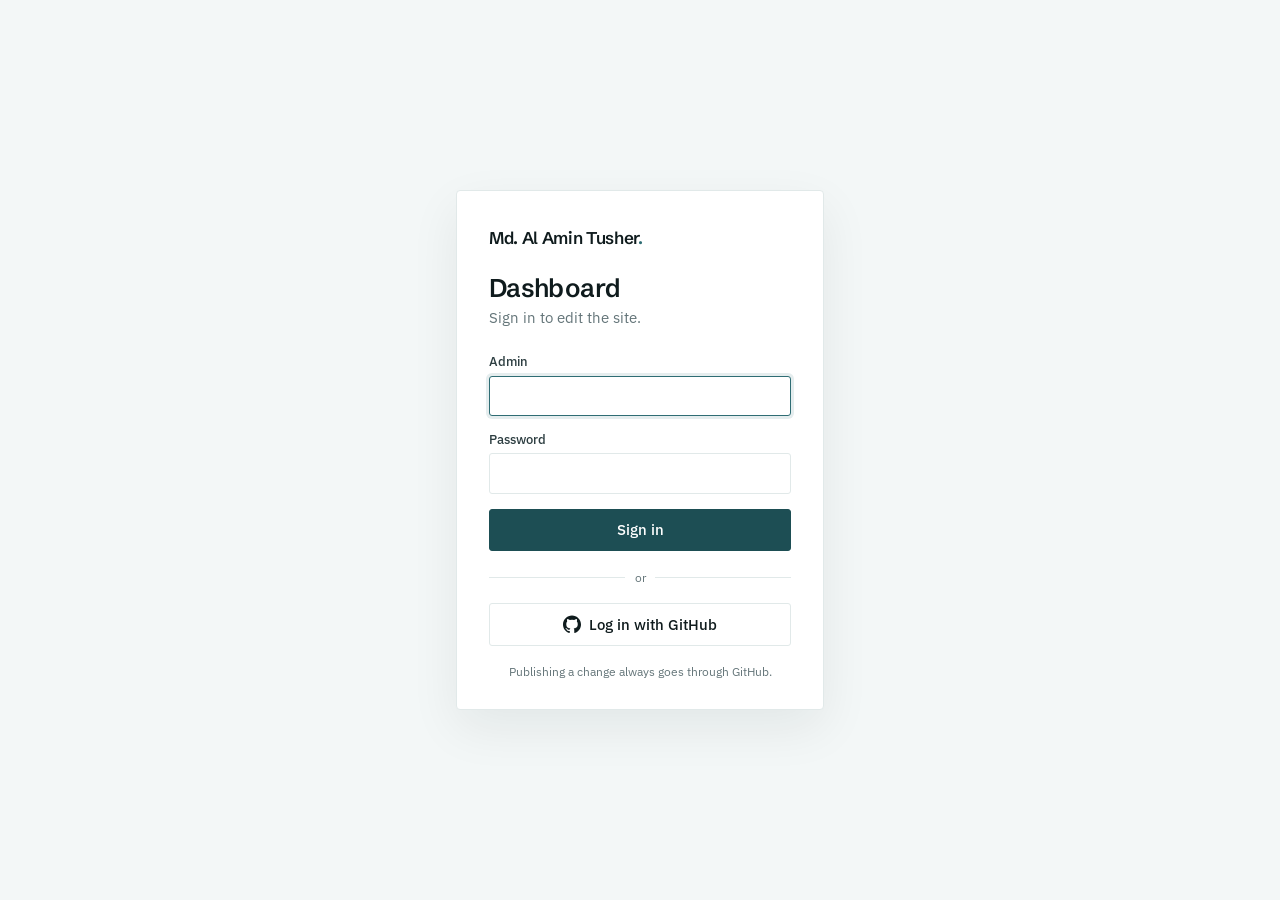
==== admin/index.html @ ced70861 "c" ====
<!DOCTYPE html>
<html lang="en">
<head>
<meta charset="utf-8">
<meta name="viewport" content="width=device-width, initial-scale=1">
<meta name="robots" content="noindex, nofollow">
<title>Dashboard · Md. Al Amin Tusher</title>
<link rel="icon" type="image/svg+xml" href="../assets/img/favicon.svg">

<link rel="preconnect" href="https://fonts.googleapis.com">
<link rel="preconnect" href="https://fonts.gstatic.com" crossorigin>
<link rel="stylesheet" href="https://fonts.googleapis.com/css2?family=Schibsted+Grotesk:wght@400;500;600;700&family=IBM+Plex+Sans:wght@400;500&display=swap">

<style>
  /* The dashboard borrows the site's own palette and typefaces, so editing
     feels like part of the site rather than a different product. */
  :root {
    --paper: #ffffff;
    --wash: #f3f7f7;
    --ink: #0f1b1d;
    --ink-2: #2c3d40;
    --muted: #647579;
    --rule: #e1e9e9;
    --accent: #2f6d74;
    --accent-deep: #1d4e54;
    --display: "Schibsted Grotesk", "Helvetica Neue", Arial, sans-serif;
    --body: "IBM Plex Sans", -apple-system, BlinkMacSystemFont, "Segoe UI", sans-serif;
  }
  html, body { margin: 0; background: var(--wash); }

  #nc-root, #nc-root input, #nc-root textarea, #nc-root select, #nc-root button {
    font-family: var(--body);
  }
  #nc-root h1, #nc-root h2, #nc-root h3 {
    font-family: var(--display); letter-spacing: -0.01em;
  }
  /* The CMS blows the site icon up to 300px on its own GitHub screen. The
     class name is generated, so match on the part of it that is stable. */
  #nc-root [class*="CustomIconWrapper"] { width: auto; height: auto; }
  #nc-root [class*="CustomIconWrapper"] img {
    width: 4.25rem; height: 4.25rem; border-radius: 14px;
    box-shadow: 0 10px 30px rgba(15, 27, 29, 0.12);
  }

  /* ---------------------------------------------------------- sign-in card */
  /* Centred with auto margins rather than place-items, because the second
     step is taller than a laptop screen: auto margins collapse to nothing
     when there is no room, so the top of the card stays reachable. */
  #gate {
    position: fixed; inset: 0; z-index: 80; display: flex;
    background: var(--wash); font-family: var(--body); color: var(--ink);
    padding: 1.5rem; overflow: auto;
  }
  .gate-card {
    width: min(23rem, 100%); flex: 0 0 auto; margin: auto;
    box-sizing: border-box; background: var(--paper);
    border: 1px solid var(--rule); border-radius: 4px;
    padding: 2.25rem 2rem 1.75rem; text-align: left;
    box-shadow: 0 18px 50px rgba(15, 27, 29, 0.07);
  }
  .gate-name {
    font-family: var(--display); font-weight: 600; font-size: 1.0625rem;
    letter-spacing: -0.02em; margin: 0 0 1.5rem;
  }
  .gate-name .dot { color: var(--accent); }
  .gate-title {
    font-family: var(--display); font-weight: 600; font-size: 1.6rem;
    letter-spacing: -0.025em; margin: 0 0 0.3rem;
  }
  .gate-sub { color: var(--muted); font-size: 0.9375rem; margin: 0 0 1.6rem; }

  .field { display: block; margin-bottom: 0.9rem; }
  .field span {
    display: block; font-size: 0.8125rem; font-weight: 500;
    color: var(--ink-2); margin-bottom: 0.35rem;
  }
  .field input {
    width: 100%; box-sizing: border-box; font: inherit; font-size: 0.9375rem;
    color: var(--ink); background: var(--paper); padding: 0.62rem 0.7rem;
    border: 1px solid var(--rule); border-radius: 3px; transition: border-color 0.15s ease;
  }
  .field input:focus {
    outline: none; border-color: var(--accent);
    box-shadow: 0 0 0 3px rgba(47, 109, 116, 0.12);
  }

  .gate-error {
    background: #fdf2f2; border-left: 2px solid #c0392b; color: #8e2b21;
    font-size: 0.8125rem; line-height: 1.5; padding: 0.5rem 0.7rem;
    margin: 0 0 0.9rem; border-radius: 0 2px 2px 0;
  }
  .gate-shake { animation: gate-shake 0.32s ease; }
  @keyframes gate-shake {
    0%, 100% { transform: translateX(0); }
    25% { transform: translateX(-5px); }
    75% { transform: translateX(5px); }
  }

  .gate-btn {
    display: flex; align-items: center; justify-content: center; gap: 0.5rem;
    width: 100%; font: inherit; font-size: 0.9375rem; font-weight: 500;
    padding: 0.68rem 1rem; border-radius: 3px; cursor: pointer;
    border: 1px solid var(--accent-deep); background: var(--accent-deep);
    color: #ffffff; transition: background 0.15s ease, border-color 0.15s ease;
  }
  .gate-btn:hover { background: var(--accent); border-color: var(--accent); }
  .gate-btn:focus-visible { outline: 2px solid var(--accent); outline-offset: 2px; }
  .gate-btn[disabled] { opacity: 0.6; cursor: default; }
  .gate-btn--ghost {
    background: var(--paper); border-color: var(--rule); color: var(--ink);
  }
  .gate-btn--ghost:hover { background: var(--wash); border-color: var(--muted); }
  /* On every button, not only the ghost one: an unsized inline SVG grows to
     fill whatever box it is given. */
  .gate-btn svg { width: 18px; height: 18px; flex: 0 0 auto; fill: currentColor; }

  .gate-or {
    position: relative; text-align: center; margin: 1.15rem 0;
    color: var(--muted); font-size: 0.75rem;
  }
  .gate-or::before {
    content: ""; position: absolute; left: 0; right: 0; top: 50%;
    border-top: 1px solid var(--rule);
  }
  .gate-or span { position: relative; background: var(--paper); padding: 0 0.6rem; }

  .gate-foot {
    color: var(--muted); font-size: 0.75rem; line-height: 1.5;
    text-align: center; margin: 1.1rem 0 0;
  }

  /* ------------------------------------------------------ two-step sign-in */
  /* Step 1 is the lock on this page. Step 2 is GitHub, which is what
     actually lets a change be saved. */
  /* The browser's own rule for [hidden] is display:none at the weakest
     possible strength, so any class that sets display — .gate-btn does —
     would quietly override it. This puts it back. */
  #gate [hidden] { display: none; }
  .gate-note {
    color: var(--muted); font-size: 0.8125rem; line-height: 1.55; margin: 0 0 1.1rem;
  }
  .gate-note a { color: var(--accent); }
  .gate-token input {
    font-family: ui-monospace, SFMono-Regular, Menlo, Consolas, monospace;
    font-size: 0.8125rem;
  }
  .gate-check {
    display: flex; align-items: flex-start; gap: 0.5rem; cursor: pointer;
    font-size: 0.8125rem; color: var(--ink-2); margin: 0 0 1.1rem;
  }
  .gate-check input { margin: 0.15rem 0 0; accent-color: var(--accent-deep); }
  .gate-back {
    display: inline-block; background: none; border: 0; padding: 0;
    margin: 1.1rem 0 0; font: inherit; font-size: 0.8125rem; color: var(--muted);
    cursor: pointer; text-decoration: underline; text-underline-offset: 3px;
  }
  .gate-back:hover { color: var(--ink); }
  .gate-btn--small {
    font-size: 0.875rem; padding: 0.55rem 1rem; width: auto;
  }

  /* ---------------------------------------------------------- boot screen */
  #boot {
    position: fixed; inset: 0; z-index: 60; display: grid; place-items: center;
    background: var(--wash); color: var(--ink); font-family: var(--body);
    transition: opacity 0.45s ease;
  }
  #boot[hidden] { display: none; }
  #boot.is-done { opacity: 0; pointer-events: none; }
  .boot-card { width: min(32rem, 88vw); text-align: center; padding: 2rem; }
  .boot-name {
    font-family: var(--display); font-weight: 600; font-size: 1.5rem;
    letter-spacing: -0.02em; margin: 0 0 0.35rem;
  }
  .boot-name .dot { color: var(--accent); }
  .boot-sub { color: var(--muted); font-size: 0.9375rem; margin: 0 0 1.75rem; }
  .boot-bar { height: 3px; background: var(--rule); border-radius: 3px; overflow: hidden; }
  .boot-bar i {
    display: block; height: 100%; width: 40%; background: var(--accent);
    border-radius: 3px; animation: boot-slide 1.15s ease-in-out infinite;
  }

  @keyframes boot-slide {
    0%   { transform: translateX(-100%); }
    100% { transform: translateX(250%); }
  }
  @media (prefers-reduced-motion: reduce) {
    .boot-bar i { animation: none; width: 100%; }
    .gate-shake { animation: none; }
  }
  .boot-error { display: none; }
  #boot.has-error .boot-bar { display: none; }
  #boot.has-error .boot-error { display: block; }
  .boot-error p { color: var(--ink); font-size: 0.9375rem; line-height: 1.6; }
  .boot-error code {
    background: var(--paper); border: 1px solid var(--rule); border-radius: 3px;
    padding: 0.1rem 0.35rem; font-size: 0.85em;
  }
  .boot-error a { color: var(--accent); }

  /* ------------------------------------------------------------- shortcuts */
  /* This build of the CMS has no hook for adding sidebar links, so the two
     links that matter sit in their own corner instead. */
  #shortcuts {
    position: fixed; z-index: 30; right: 1rem; bottom: 1rem;
    display: flex; gap: 0.35rem; padding: 0.3rem;
    background: rgba(255, 255, 255, 0.94); border: 1px solid var(--rule);
    border-radius: 999px; box-shadow: 0 6px 20px rgba(15, 27, 29, 0.09);
    font-family: var(--body); font-size: 0.8125rem;
    opacity: 0.75; transition: opacity 0.2s ease;
  }
  #shortcuts:hover, #shortcuts:focus-within { opacity: 1; }
  #shortcuts a, #shortcuts button {
    color: var(--ink); text-decoration: none; padding: 0.32rem 0.8rem;
    border-radius: 999px; white-space: nowrap;
    background: none; border: 0; font: inherit; cursor: pointer;
  }
  #shortcuts a:hover, #shortcuts button:hover { background: var(--wash); color: var(--accent-deep); }
  #shortcuts a:focus-visible, #shortcuts button:focus-visible { outline: 2px solid var(--accent); outline-offset: 2px; }
  @media print { #shortcuts { display: none; } }
</style>

<script>
  /* If the CMS bundle cannot be downloaded the loading bar would run for
     ever, so say plainly what happened instead. */
  window.cmsBootFailed = function () {
    window.__cmsBootFailed = true;
    var boot = document.getElementById('boot');
    if (boot) boot.classList.add('has-error');
  };
</script>
</head>

<body>
  <div id="gate">
    <form class="gate-card" id="gate-form">
      <p class="gate-name">Md. Al Amin Tusher<span class="dot">.</span></p>

      <!-- Step 1 — the lock on this page. Nothing is downloaded until it
           passes, so a stranger who finds this address sees only this card. -->
      <div class="gate-step" id="step-lock">
        <h1 class="gate-title">Dashboard</h1>
        <p class="gate-sub">Sign in to edit the site.</p>

        <label class="field">
          <span>Admin</span>
          <input id="gate-user" name="username" type="text" required
                 autocomplete="username" spellcheck="false" autocapitalize="none">
        </label>
        <label class="field">
          <span>Password</span>
          <input id="gate-pass" name="password" type="password" required
                 autocomplete="current-password">
        </label>

        <p class="gate-error" id="gate-error" role="alert" hidden>
          That name and password do not match.
        </p>

        <button class="gate-btn" type="submit" id="gate-submit">Sign in</button>

        <div class="gate-or"><span>or</span></div>

        <button class="gate-btn gate-btn--ghost" type="button" id="gate-github">
          <svg viewBox="0 0 24 24" aria-hidden="true"><path d="M12 .5C5.37.5 0 5.87 0 12.5c0 5.3 3.44 9.8 8.21 11.39.6.11.82-.26.82-.58v-2.03c-3.34.73-4.04-1.61-4.04-1.61-.55-1.39-1.34-1.76-1.34-1.76-1.09-.75.08-.73.08-.73 1.2.08 1.84 1.24 1.84 1.24 1.07 1.84 2.81 1.31 3.5 1 .11-.78.42-1.31.76-1.61-2.67-.3-5.47-1.34-5.47-5.96 0-1.32.47-2.4 1.24-3.24-.13-.3-.54-1.52.12-3.18 0 0 1.01-.32 3.3 1.23a11.5 11.5 0 0 1 6 0c2.29-1.55 3.3-1.23 3.3-1.23.66 1.66.25 2.88.12 3.18.77.84 1.24 1.92 1.24 3.24 0 4.63-2.8 5.65-5.48 5.95.43.37.81 1.1.81 2.22v3.29c0 .32.22.7.83.58C20.57 22.3 24 17.8 24 12.5 24 5.87 18.63.5 12 .5z"/></svg>
          Log in with GitHub
        </button>

        <p class="gate-foot">Publishing a change always goes through GitHub.</p>
      </div>

      <!-- Step 2 — GitHub. Saving a change means writing to the repository,
           so this is the permission that actually matters. -->
      <div class="gate-step" id="step-github" hidden>
        <h1 class="gate-title">Connect GitHub</h1>
        <p class="gate-sub">One more step, then the editor opens.</p>

        <p class="gate-note" id="github-note"></p>

        <button class="gate-btn gate-btn--ghost" type="button" id="github-oauth" hidden>
          <svg viewBox="0 0 24 24" aria-hidden="true"><path d="M12 .5C5.37.5 0 5.87 0 12.5c0 5.3 3.44 9.8 8.21 11.39.6.11.82-.26.82-.58v-2.03c-3.34.73-4.04-1.61-4.04-1.61-.55-1.39-1.34-1.76-1.34-1.76-1.09-.75.08-.73.08-.73 1.2.08 1.84 1.24 1.84 1.24 1.07 1.84 2.81 1.31 3.5 1 .11-.78.42-1.31.76-1.61-2.67-.3-5.47-1.34-5.47-5.96 0-1.32.47-2.4 1.24-3.24-.13-.3-.54-1.52.12-3.18 0 0 1.01-.32 3.3 1.23a11.5 11.5 0 0 1 6 0c2.29-1.55 3.3-1.23 3.3-1.23.66 1.66.25 2.88.12 3.18.77.84 1.24 1.92 1.24 3.24 0 4.63-2.8 5.65-5.48 5.95.43.37.81 1.1.81 2.22v3.29c0 .32.22.7.83.58C20.57 22.3 24 17.8 24 12.5 24 5.87 18.63.5 12 .5z"/></svg>
          Log in with GitHub
        </button>
        <div class="gate-or" id="github-or" hidden><span>or</span></div>

        <label class="field gate-token">
          <span>GitHub token</span>
          <input id="gate-token" type="password" autocomplete="off"
                 spellcheck="false" autocapitalize="none" placeholder="github_pat_…">
        </label>

        <p class="gate-note">
          <a id="token-new" href="https://github.com/settings/personal-access-tokens/new"
             target="_blank" rel="noopener">Make one on GitHub &#8599;</a> — this
          repository only, permission <strong>Contents: read and write</strong>.
          <a href="guide.html#signing-in">Step by step &#8599;</a>
        </p>

        <label class="gate-check">
          <input type="checkbox" id="gate-keep">
          <span>Stay signed in on this device</span>
        </label>

        <p class="gate-error" id="token-error" role="alert" hidden></p>

        <button class="gate-btn" type="submit" id="token-submit">Open the editor</button>

        <button class="gate-back" type="button" id="gate-restart">&larr; Back</button>
      </div>
    </form>
  </div>

  <div id="boot" hidden>
    <div class="boot-card">
      <p class="boot-name">Md. Al Amin Tusher<span class="dot">.</span></p>
      <p class="boot-sub">Opening the dashboard&hellip;</p>
      <div class="boot-bar"><i></i></div>
      <div class="boot-error">
        <p>
          The dashboard could not load. This almost always means the internet
          connection dropped while <code>decap-cms.js</code> was downloading.
        </p>
        <p><a href="./">Try again</a> &nbsp;·&nbsp; <a href="../index.html">Back to the site</a></p>
      </div>
    </div>
  </div>

  <div id="shortcuts">
    <a href="guide.html">Guide</a>
    <a href="../index.html" target="_blank" rel="noopener">View site &#8599;</a>
    <button type="button" id="sign-out">Sign out</button>
  </div>

  <script>
  /* =======================================================================
     Sign-in — two steps, doing two different jobs
     -----------------------------------------------------------------------
     Step 1 · Admin + password. A lock on the door of this page. Because the
       site is plain files on GitHub Pages there is no server to check a
       password, so the check happens here in the browser. It keeps other
       people out of your editor — it is a latch, not a safe — and the
       dashboard itself is not even downloaded until it is passed.

     Step 2 · GitHub. Saving a change means writing to your repository, so
       nothing can be published without GitHub's permission. There are two
       ways to give it:

         · Log in with GitHub — the ordinary button. It needs one small
           helper service, because GitHub will not hand out a login to a
           site that cannot keep a secret, and GitHub Pages cannot. The
           service is free and the code for it is in admin/login-helper.js;
           its address goes in the base_url line of config.yml. Until that
           line exists this button stays switched off rather than opening a
           page that cannot work.

         · A GitHub token — a long password you make on GitHub yourself and
           paste in once. No service anywhere, works today, works from a
           phone. The cost is that the token then sits in this browser, so
           make it reach one repository only, and untick "stay signed in" on
           a computer that is not yours.

     The site password is stored below as a SHA-256 fingerprint rather than
     as itself, so it is not sitting in plain sight in a public repository.
     To change it, run this in a terminal and paste the result over HASH:

       node -e "console.log(require('crypto').createHash('sha256').update('newname:newpassword').digest('hex'))"

     The name is lower-cased before checking, so capitals in it do not matter.
     Checking needs crypto.subtle, which browsers only offer over https or on
     localhost. Anywhere else the card says it cannot check rather than letting
     anyone through — there is deliberately no plain-text copy to fall back on.
     A GitHub token must never be written into this file — it is typed into
     your own browser and stays there.
     ======================================================================= */
  (function () {
    var HASH = '7b9f504a6464015d8456d46445e2828a0ec5c3aee787e93eb21c8d77cda9ccfd';
    var KEY = 'tusher-admin-unlocked';

    /* Where the token lives. USER_KEY is the CMS's own slot — it reads this
       on start-up and signs itself in, which is the whole trick. The two
       SESSION keys are how "stay signed in" is honoured: when it is off, the
       token is mirrored into sessionStorage (which a refresh survives and
       closing the browser does not) and wiped from the CMS's slot on the way
       out. MODE_KEY is the note we leave ourselves so that a browser which
       crashed before it could tidy up gets tidied on the next visit. */
    var USER_KEY = 'decap-cms-user';
    var SESSION_KEY = 'tusher-admin-token';
    var MODE_KEY = 'tusher-admin-token-session';

    var gate = document.getElementById('gate');
    var form = document.getElementById('gate-form');
    var user = document.getElementById('gate-user');
    var pass = document.getElementById('gate-pass');
    var error = document.getElementById('gate-error');
    var submit = document.getElementById('gate-submit');
    var github = document.getElementById('gate-github');
    var card = form;
    var started = false;

    var stepLock = document.getElementById('step-lock');
    var stepGit = document.getElementById('step-github');
    var note = document.getElementById('github-note');
    var oauth = document.getElementById('github-oauth');
    var oauthOr = document.getElementById('github-or');
    var token = document.getElementById('gate-token');
    var keep = document.getElementById('gate-keep');
    var tokenError = document.getElementById('token-error');
    var tokenSubmit = document.getElementById('token-submit');
    var restart = document.getElementById('gate-restart');
    var signOut = document.getElementById('sign-out');

    /* ?token=new asks for the token door even when the GitHub button works;
       ?token=stale is watchToken sending us back after a refusal. Both are
       the way in if that button ever stops behaving. */
    var wantsToken = /(^|[?&])token=(new|stale)(&|$)/.test(window.location.search);

    function fingerprint(text) {
      if (!window.crypto || !window.crypto.subtle || !window.TextEncoder) {
        return Promise.resolve(null);
      }
      return window.crypto.subtle
        .digest('SHA-256', new TextEncoder().encode(text))
        .then(function (buffer) {
          return Array.prototype.map.call(new Uint8Array(buffer), function (byte) {
            return ('0' + byte.toString(16)).slice(-2);
          }).join('');
        })
        .catch(function () { return null; });
    }

    /* null means "could not check", which is not the same as "wrong". The only
       way that happens is a browser without crypto.subtle — in practice, this
       page opened over plain http from another machine's address. There is no
       plain-text copy of the password here to fall back on, by design: base64
       or anything like it in a public repository is the password itself. */
    function correct(pair) {
      return fingerprint(pair).then(function (hex) {
        return hex === null ? null : hex === HASH;
      });
    }

    function remember() {
      try { window.sessionStorage.setItem(KEY, '1'); } catch (err) { /* private mode */ }
    }

    function unlocked() {
      try { return window.sessionStorage.getItem(KEY) === '1'; } catch (err) { return false; }
    }

    /* ------------------------------------------------------------ the token */
    /* Every storage call is wrapped, because a private-browsing window throws
       rather than politely refusing. */
    function get(store, key) {
      try { return window[store].getItem(key); } catch (err) { return null; }
    }
    function set(store, key, value) {
      try { window[store].setItem(key, value); return true; } catch (err) { return false; }
    }
    function drop(store, key) {
      try { window[store].removeItem(key); } catch (err) { /* nothing to undo */ }
    }

    function storedToken() {
      var raw = get('localStorage', USER_KEY);
      if (!raw) return null;
      try {
        var parsed = JSON.parse(raw);
        return parsed && parsed.token ? parsed.token : null;
      } catch (err) { return null; }
    }

    /* Hand the token over in the shape the CMS expects: it looks for a
       backend name and a token, then asks GitHub who you are itself. */
    function saveToken(value, staySignedIn) {
      set('localStorage', USER_KEY, JSON.stringify({ backendName: 'github', token: value }));
      if (staySignedIn) {
        drop('localStorage', MODE_KEY);
        drop('sessionStorage', SESSION_KEY);
      } else {
        set('localStorage', MODE_KEY, '1');
        set('sessionStorage', SESSION_KEY, value);
      }
    }

    function clearToken() {
      drop('localStorage', USER_KEY);
      drop('localStorage', MODE_KEY);
      drop('sessionStorage', SESSION_KEY);
    }

    /* Runs before anything else: puts a session-only token back after a
       refresh, and clears one left behind by a browser that closed badly. */
    function tidyToken() {
      if (get('localStorage', MODE_KEY) !== '1') return;
      var mirrored = get('sessionStorage', SESSION_KEY);
      if (mirrored) {
        set('localStorage', USER_KEY, JSON.stringify({ backendName: 'github', token: mirrored }));
      } else {
        clearToken();
      }
    }

    var REFUSED = 'That name and password do not match.';

    function refuse(message) {
      if (error) {
        error.textContent = message || REFUSED;
        error.hidden = false;
      }
      if (submit) { submit.disabled = false; submit.textContent = 'Sign in'; }
      if (card) {
        card.classList.remove('gate-shake');
        void card.offsetWidth;
        card.classList.add('gate-shake');
      }
      if (pass) { pass.value = ''; pass.focus(); }
    }

    function refuseToken(message) {
      if (tokenError) { tokenError.textContent = message; tokenError.hidden = false; }
      if (tokenSubmit) { tokenSubmit.disabled = false; tokenSubmit.textContent = 'Open the editor'; }
      if (card) {
        card.classList.remove('gate-shake');
        void card.offsetWidth;
        card.classList.add('gate-shake');
      }
    }

    /* If GitHub later stops accepting a saved token — it expired, or it was
       withdrawn — the CMS quietly throws it away and falls back to its own
       login button, which goes nowhere while no helper service exists. Watch
       for that and bring this card back instead, saying why. */
    function watchToken() {
      if (!storedToken()) return;
      var checks = 0;
      var timer = window.setInterval(function () {
        checks += 1;
        if (storedToken()) {
          if (checks > 20) window.clearInterval(timer);
          return;
        }
        window.clearInterval(timer);
        clearToken();
        window.location.replace('?token=stale');
      }, 1000);
    }

    /* --------------------------------------------------------- the settings */
    /* One read of config.yml answers two questions: which repository a token
       has to reach, and whether the GitHub button has a helper service to
       talk to. A commented-out base_url does not count, which is why the
       match has to begin at the start of a line. */
    var settings = null;
    function readSettings() {
      if (settings) return settings;
      settings = fetch('config.yml?ts=' + Date.now())
        .then(function (response) { return response.ok ? response.text() : ''; })
        .catch(function () { return ''; })
        .then(function (text) {
          var repo = text.match(/^\s{2,}repo:\s*(\S+)/m);
          return {
            repo: repo ? repo[1].replace(/['"]/g, '') : 'tusher984/Tusher-Portfolio',
            proxy: /^\s{2,}base_url:\s*\S+/m.test(text)
          };
        });
      return settings;
    }

    function showStep(which) {
      var toGitHub = which === 'github';
      if (stepLock) stepLock.hidden = toGitHub;
      if (stepGit) stepGit.hidden = !toGitHub;
      if (!toGitHub) { if (user) user.focus(); return; }
      readSettings().then(function (config) {
        if (config.proxy) {
          note.innerHTML = 'Press the button and GitHub will ask whether to allow it. ' +
            'Or paste a token instead, if you would rather not leave this page.';
          oauth.hidden = false;
          oauthOr.hidden = false;
        } else {
          note.innerHTML = '<strong>Log in with GitHub</strong> needs a helper ' +
            'service that has not been set up yet. A token does the same job ' +
            'with nothing to install — <a href="guide.html#signing-in">how both ' +
            'work</a>.';
          oauth.hidden = true;
          oauthOr.hidden = true;
        }
        if (token) token.focus();
      });
    }

    /* --------------------------------------------------------- loading the CMS */
    function start() {
      if (started) return;
      started = true;

      if (gate && gate.parentNode) gate.parentNode.removeChild(gate);
      var boot = document.getElementById('boot');
      if (boot) boot.hidden = false;

      var cms = document.createElement('script');
      cms.src = 'https://unpkg.com/decap-cms@^3.0.0/dist/decap-cms.js';
      cms.onerror = window.cmsBootFailed;
      cms.onload = function () {
        /* The previews have to register after the CMS exists. */
        var previews = document.createElement('script');
        previews.src = 'previews.js?v=1';
        document.body.appendChild(previews);
        watchBoot();
      };
      document.body.appendChild(cms);
      watchBoot();
      watchToken();
    }

    /* ----------------------------------------------- hide the loading screen */
    var watching = false;
    function watchBoot() {
      if (watching) return;
      watching = true;

      var boot = document.getElementById('boot');
      if (!boot) return;
      var settled = false;

      function finish() {
        if (settled || window.__cmsBootFailed) return;
        settled = true;
        boot.classList.add('is-done');
        setTimeout(function () {
          if (boot.parentNode) boot.parentNode.removeChild(boot);
        }, 600);
      }

      /* The CMS mounts its own element into <body>; the moment anything real
         appears there, the loading screen has done its job. */
      function mounted() {
        var root = document.getElementById('nc-root');
        if (root && root.children.length) return true;
        return Array.prototype.some.call(document.body.children, function (el) {
          if (el === boot || el.id === 'shortcuts') return false;
          return el.tagName !== 'SCRIPT' && el.children.length > 0;
        });
      }

      if (mounted()) { finish(); return; }

      if (window.MutationObserver) {
        var observer = new MutationObserver(function () {
          if (mounted()) { observer.disconnect(); finish(); }
        });
        observer.observe(document.body, { childList: true, subtree: true });
      }
      setTimeout(finish, 8000);
    }

    /* Ask GitHub the same two questions the CMS is about to ask, so a token
       that cannot do the job is refused here, in plain words, instead of
       failing later somewhere inside the editor. */
    function checkToken(value, repo) {
      var headers = { Authorization: 'Bearer ' + value, Accept: 'application/vnd.github+json' };
      return fetch('https://api.github.com/user', { headers: headers })
        .then(function (who) {
          if (who.status === 401) {
            throw 'GitHub did not accept that token. Check it was copied whole, and that it has not expired.';
          }
          if (!who.ok) throw 'GitHub answered with an error (' + who.status + '). Try again in a moment.';
          return fetch('https://api.github.com/repos/' + repo, { headers: headers });
        })
        .then(function (where) {
          if (where.status === 404) {
            throw 'That token cannot see ' + repo + '. When you make it, give it access to that repository.';
          }
          if (!where.ok) throw 'GitHub answered with an error (' + where.status + ') for ' + repo + '.';
          return where.json();
        })
        .then(function (data) {
          if (!data.permissions || !data.permissions.push) {
            throw 'That token can read ' + repo + ' but not write to it. It needs Contents: read and write.';
          }
          return true;
        })
        .catch(function (err) {
          if (typeof err === 'string') throw err;
          throw 'Could not reach GitHub. Check the connection and try again.';
        });
    }

    /* Past the latch: straight in if GitHub is already settled, otherwise ask. */
    function proceed() {
      if (storedToken()) { start(); return; }
      readSettings().then(function (config) {
        /* With a helper service configured the CMS puts up its own GitHub
           button, so there is nothing more for this card to do — unless the
           address asked for the token door on purpose, which is the way back
           in if that button ever misbehaves. */
        if (config.proxy && !wantsToken) { start(); return; }
        showStep('github');
      });
    }

    function connect() {
      var value = (token.value || '').trim();
      if (tokenError) tokenError.hidden = true;
      if (!value) { refuseToken('Paste the token GitHub gave you.'); return; }
      tokenSubmit.disabled = true;
      tokenSubmit.textContent = 'Checking with GitHub…';
      readSettings()
        .then(function (config) { return checkToken(value, config.repo); })
        .then(function () {
          saveToken(value, !!(keep && keep.checked));
          token.value = '';
          remember();
          start();
        })
        .catch(function (message) {
          refuseToken(typeof message === 'string' ? message : 'That token was refused.');
        });
    }

    /* ------------------------------------------------------------- wiring up */
    /* One form holds both steps, so the Enter key has to be routed. */
    if (form) {
      form.addEventListener('submit', function (event) {
        event.preventDefault();
        if (stepGit && !stepGit.hidden) { connect(); return; }

        if (error) error.hidden = true;
        if (submit) { submit.disabled = true; submit.textContent = 'Checking…'; }

        var pair = (user.value || '').trim().toLowerCase() + ':' + (pass.value || '');
        correct(pair).then(function (ok) {
          if (ok === null) {
            refuse('This browser cannot check the password here. Open the https '
                 + 'address of the dashboard instead.');
            return;
          }
          if (!ok) { refuse(); return; }
          remember();
          if (submit) { submit.disabled = false; submit.textContent = 'Sign in'; }
          if (pass) pass.value = '';
          proceed();
        });
      });
    }

    if (github) {
      github.addEventListener('click', function () {
        /* GitHub is the stronger of the two checks, so it may skip the latch. */
        remember();
        readSettings().then(function (config) {
          if (config.proxy) { start(); return; }
          showStep('github');
        });
      });
    }

    if (oauth) {
      oauth.addEventListener('click', function () { remember(); start(); });
    }

    if (restart) {
      restart.addEventListener('click', function () {
        if (token) token.value = '';
        if (tokenError) tokenError.hidden = true;
        showStep('lock');
      });
    }

    if (signOut) {
      signOut.addEventListener('click', function () {
        clearToken();
        drop('sessionStorage', KEY);
        /* Back to the plain address, so a ?token= left in it does not decide
           what the next visit looks like. */
        window.location.replace('./');
      });
    }

    /* On the way out, take a session-only token with us. */
    window.addEventListener('pagehide', function () {
      if (get('localStorage', MODE_KEY) === '1') drop('localStorage', USER_KEY);
    });

    tidyToken();

    /* Sent back here by watchToken, so say what happened before asking again. */
    if (/(^|[?&])token=stale(&|$)/.test(window.location.search) && tokenError) {
      tokenError.textContent = 'GitHub stopped accepting the saved token — it has ' +
        'probably expired or been withdrawn. Make a new one and paste it here.';
      tokenError.hidden = false;
    }

    /* Already past the latch — a refresh, or coming back from the guide. */
    if (unlocked()) {
      proceed();
    } else if (user) {
      user.focus();
    }
  })();
  </script>
</body>
</html>
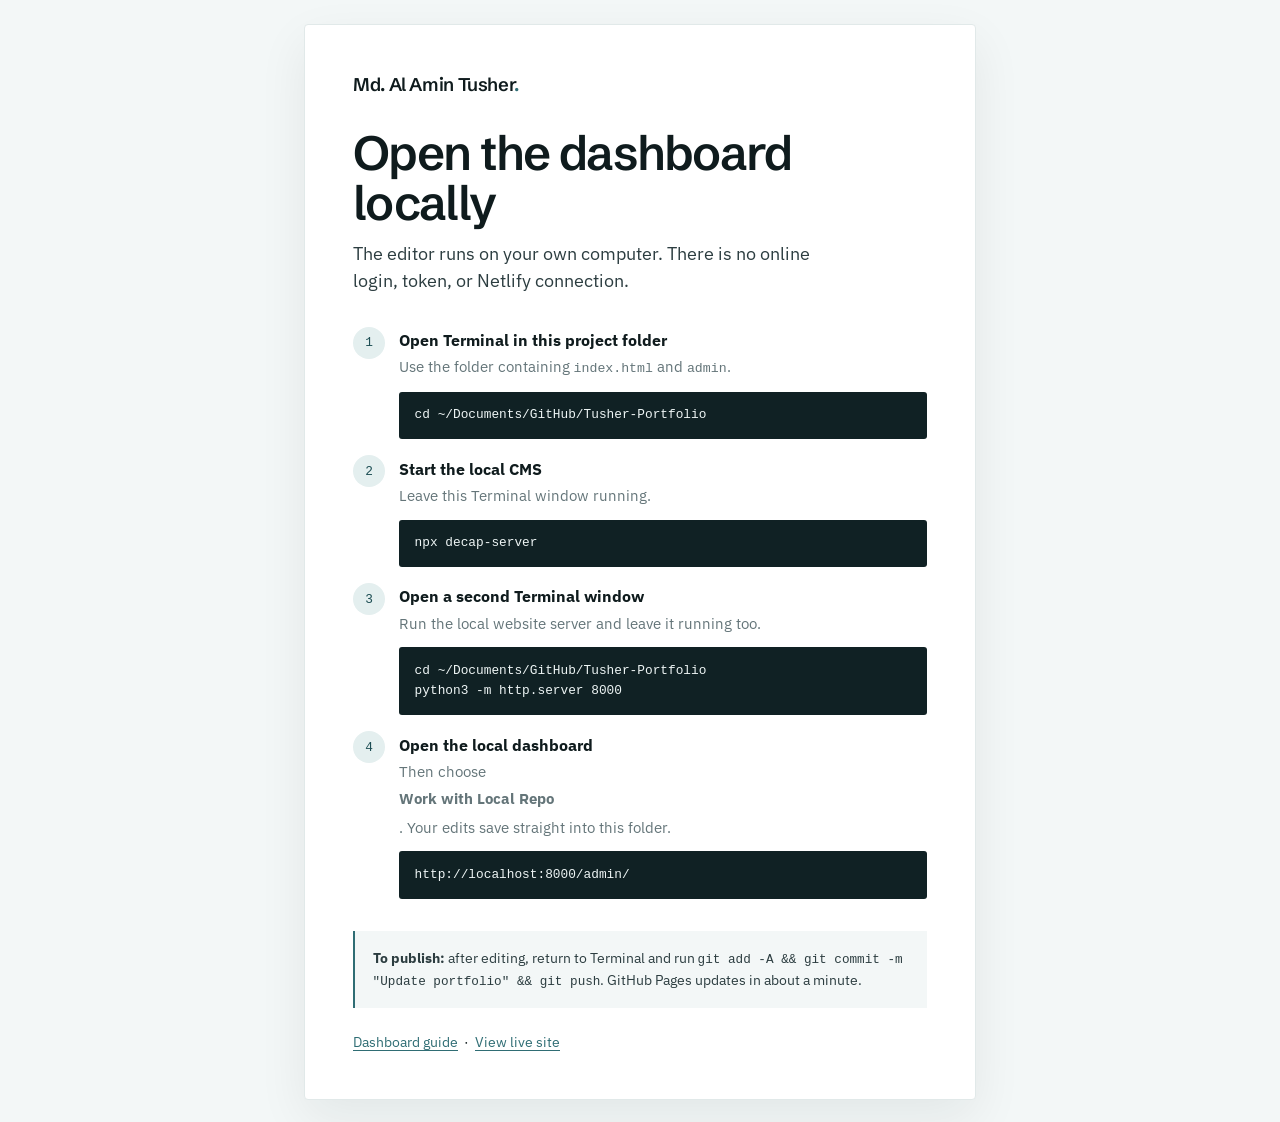
==== commit a84e08d6: "Make the dashboard local-only Remove the browser password, token and OAuth flows after the online Gi" ====
--- a/admin/index.html
+++ b/admin/index.html
@@ -4,800 +4,69 @@
 <meta charset="utf-8">
 <meta name="viewport" content="width=device-width, initial-scale=1">
 <meta name="robots" content="noindex, nofollow">
-<title>Dashboard · Md. Al Amin Tusher</title>
+<title>Local dashboard · Md. Al Amin Tusher</title>
 <link rel="icon" type="image/svg+xml" href="../assets/img/favicon.svg">
-
 <link rel="preconnect" href="https://fonts.googleapis.com">
 <link rel="preconnect" href="https://fonts.gstatic.com" crossorigin>
 <link rel="stylesheet" href="https://fonts.googleapis.com/css2?family=Schibsted+Grotesk:wght@400;500;600;700&family=IBM+Plex+Sans:wght@400;500&display=swap">
-
 <style>
-  /* The dashboard borrows the site's own palette and typefaces, so editing
-     feels like part of the site rather than a different product. */
-  :root {
-    --paper: #ffffff;
-    --wash: #f3f7f7;
-    --ink: #0f1b1d;
-    --ink-2: #2c3d40;
-    --muted: #647579;
-    --rule: #e1e9e9;
-    --accent: #2f6d74;
-    --accent-deep: #1d4e54;
-    --display: "Schibsted Grotesk", "Helvetica Neue", Arial, sans-serif;
-    --body: "IBM Plex Sans", -apple-system, BlinkMacSystemFont, "Segoe UI", sans-serif;
-  }
-  html, body { margin: 0; background: var(--wash); }
-
-  #nc-root, #nc-root input, #nc-root textarea, #nc-root select, #nc-root button {
-    font-family: var(--body);
-  }
-  #nc-root h1, #nc-root h2, #nc-root h3 {
-    font-family: var(--display); letter-spacing: -0.01em;
-  }
-  /* The CMS blows the site icon up to 300px on its own GitHub screen. The
-     class name is generated, so match on the part of it that is stable. */
-  #nc-root [class*="CustomIconWrapper"] { width: auto; height: auto; }
-  #nc-root [class*="CustomIconWrapper"] img {
-    width: 4.25rem; height: 4.25rem; border-radius: 14px;
-    box-shadow: 0 10px 30px rgba(15, 27, 29, 0.12);
-  }
-
-  /* ---------------------------------------------------------- sign-in card */
-  /* Centred with auto margins rather than place-items, because the second
-     step is taller than a laptop screen: auto margins collapse to nothing
-     when there is no room, so the top of the card stays reachable. */
-  #gate {
-    position: fixed; inset: 0; z-index: 80; display: flex;
-    background: var(--wash); font-family: var(--body); color: var(--ink);
-    padding: 1.5rem; overflow: auto;
-  }
-  .gate-card {
-    width: min(23rem, 100%); flex: 0 0 auto; margin: auto;
-    box-sizing: border-box; background: var(--paper);
-    border: 1px solid var(--rule); border-radius: 4px;
-    padding: 2.25rem 2rem 1.75rem; text-align: left;
-    box-shadow: 0 18px 50px rgba(15, 27, 29, 0.07);
-  }
-  .gate-name {
-    font-family: var(--display); font-weight: 600; font-size: 1.0625rem;
-    letter-spacing: -0.02em; margin: 0 0 1.5rem;
-  }
-  .gate-name .dot { color: var(--accent); }
-  .gate-title {
-    font-family: var(--display); font-weight: 600; font-size: 1.6rem;
-    letter-spacing: -0.025em; margin: 0 0 0.3rem;
-  }
-  .gate-sub { color: var(--muted); font-size: 0.9375rem; margin: 0 0 1.6rem; }
-
-  .field { display: block; margin-bottom: 0.9rem; }
-  .field span {
-    display: block; font-size: 0.8125rem; font-weight: 500;
-    color: var(--ink-2); margin-bottom: 0.35rem;
-  }
-  .field input {
-    width: 100%; box-sizing: border-box; font: inherit; font-size: 0.9375rem;
-    color: var(--ink); background: var(--paper); padding: 0.62rem 0.7rem;
-    border: 1px solid var(--rule); border-radius: 3px; transition: border-color 0.15s ease;
-  }
-  .field input:focus {
-    outline: none; border-color: var(--accent);
-    box-shadow: 0 0 0 3px rgba(47, 109, 116, 0.12);
-  }
-
-  .gate-error {
-    background: #fdf2f2; border-left: 2px solid #c0392b; color: #8e2b21;
-    font-size: 0.8125rem; line-height: 1.5; padding: 0.5rem 0.7rem;
-    margin: 0 0 0.9rem; border-radius: 0 2px 2px 0;
-  }
-  .gate-shake { animation: gate-shake 0.32s ease; }
-  @keyframes gate-shake {
-    0%, 100% { transform: translateX(0); }
-    25% { transform: translateX(-5px); }
-    75% { transform: translateX(5px); }
-  }
-
-  .gate-btn {
-    display: flex; align-items: center; justify-content: center; gap: 0.5rem;
-    width: 100%; font: inherit; font-size: 0.9375rem; font-weight: 500;
-    padding: 0.68rem 1rem; border-radius: 3px; cursor: pointer;
-    border: 1px solid var(--accent-deep); background: var(--accent-deep);
-    color: #ffffff; transition: background 0.15s ease, border-color 0.15s ease;
-  }
-  .gate-btn:hover { background: var(--accent); border-color: var(--accent); }
-  .gate-btn:focus-visible { outline: 2px solid var(--accent); outline-offset: 2px; }
-  .gate-btn[disabled] { opacity: 0.6; cursor: default; }
-  .gate-btn--ghost {
-    background: var(--paper); border-color: var(--rule); color: var(--ink);
-  }
-  .gate-btn--ghost:hover { background: var(--wash); border-color: var(--muted); }
-  /* On every button, not only the ghost one: an unsized inline SVG grows to
-     fill whatever box it is given. */
-  .gate-btn svg { width: 18px; height: 18px; flex: 0 0 auto; fill: currentColor; }
-
-  .gate-or {
-    position: relative; text-align: center; margin: 1.15rem 0;
-    color: var(--muted); font-size: 0.75rem;
-  }
-  .gate-or::before {
-    content: ""; position: absolute; left: 0; right: 0; top: 50%;
-    border-top: 1px solid var(--rule);
-  }
-  .gate-or span { position: relative; background: var(--paper); padding: 0 0.6rem; }
-
-  .gate-foot {
-    color: var(--muted); font-size: 0.75rem; line-height: 1.5;
-    text-align: center; margin: 1.1rem 0 0;
-  }
-
-  /* ------------------------------------------------------ two-step sign-in */
-  /* Step 1 is the lock on this page. Step 2 is GitHub, which is what
-     actually lets a change be saved. */
-  /* The browser's own rule for [hidden] is display:none at the weakest
-     possible strength, so any class that sets display — .gate-btn does —
-     would quietly override it. This puts it back. */
-  #gate [hidden] { display: none; }
-  .gate-note {
-    color: var(--muted); font-size: 0.8125rem; line-height: 1.55; margin: 0 0 1.1rem;
-  }
-  .gate-note a { color: var(--accent); }
-  .gate-token input {
-    font-family: ui-monospace, SFMono-Regular, Menlo, Consolas, monospace;
-    font-size: 0.8125rem;
-  }
-  .gate-check {
-    display: flex; align-items: flex-start; gap: 0.5rem; cursor: pointer;
-    font-size: 0.8125rem; color: var(--ink-2); margin: 0 0 1.1rem;
-  }
-  .gate-check input { margin: 0.15rem 0 0; accent-color: var(--accent-deep); }
-  .gate-back {
-    display: inline-block; background: none; border: 0; padding: 0;
-    margin: 1.1rem 0 0; font: inherit; font-size: 0.8125rem; color: var(--muted);
-    cursor: pointer; text-decoration: underline; text-underline-offset: 3px;
-  }
-  .gate-back:hover { color: var(--ink); }
-  .gate-btn--small {
-    font-size: 0.875rem; padding: 0.55rem 1rem; width: auto;
-  }
-
-  /* ---------------------------------------------------------- boot screen */
-  #boot {
-    position: fixed; inset: 0; z-index: 60; display: grid; place-items: center;
-    background: var(--wash); color: var(--ink); font-family: var(--body);
-    transition: opacity 0.45s ease;
-  }
-  #boot[hidden] { display: none; }
-  #boot.is-done { opacity: 0; pointer-events: none; }
-  .boot-card { width: min(32rem, 88vw); text-align: center; padding: 2rem; }
-  .boot-name {
-    font-family: var(--display); font-weight: 600; font-size: 1.5rem;
-    letter-spacing: -0.02em; margin: 0 0 0.35rem;
-  }
-  .boot-name .dot { color: var(--accent); }
-  .boot-sub { color: var(--muted); font-size: 0.9375rem; margin: 0 0 1.75rem; }
-  .boot-bar { height: 3px; background: var(--rule); border-radius: 3px; overflow: hidden; }
-  .boot-bar i {
-    display: block; height: 100%; width: 40%; background: var(--accent);
-    border-radius: 3px; animation: boot-slide 1.15s ease-in-out infinite;
-  }
-
-  @keyframes boot-slide {
-    0%   { transform: translateX(-100%); }
-    100% { transform: translateX(250%); }
-  }
-  @media (prefers-reduced-motion: reduce) {
-    .boot-bar i { animation: none; width: 100%; }
-    .gate-shake { animation: none; }
-  }
-  .boot-error { display: none; }
-  #boot.has-error .boot-bar { display: none; }
-  #boot.has-error .boot-error { display: block; }
-  .boot-error p { color: var(--ink); font-size: 0.9375rem; line-height: 1.6; }
-  .boot-error code {
-    background: var(--paper); border: 1px solid var(--rule); border-radius: 3px;
-    padding: 0.1rem 0.35rem; font-size: 0.85em;
-  }
-  .boot-error a { color: var(--accent); }
-
-  /* ------------------------------------------------------------- shortcuts */
-  /* This build of the CMS has no hook for adding sidebar links, so the two
-     links that matter sit in their own corner instead. */
-  #shortcuts {
-    position: fixed; z-index: 30; right: 1rem; bottom: 1rem;
-    display: flex; gap: 0.35rem; padding: 0.3rem;
-    background: rgba(255, 255, 255, 0.94); border: 1px solid var(--rule);
-    border-radius: 999px; box-shadow: 0 6px 20px rgba(15, 27, 29, 0.09);
-    font-family: var(--body); font-size: 0.8125rem;
-    opacity: 0.75; transition: opacity 0.2s ease;
-  }
-  #shortcuts:hover, #shortcuts:focus-within { opacity: 1; }
-  #shortcuts a, #shortcuts button {
-    color: var(--ink); text-decoration: none; padding: 0.32rem 0.8rem;
-    border-radius: 999px; white-space: nowrap;
-    background: none; border: 0; font: inherit; cursor: pointer;
-  }
-  #shortcuts a:hover, #shortcuts button:hover { background: var(--wash); color: var(--accent-deep); }
-  #shortcuts a:focus-visible, #shortcuts button:focus-visible { outline: 2px solid var(--accent); outline-offset: 2px; }
-  @media print { #shortcuts { display: none; } }
+  :root { --paper:#fff; --wash:#f3f7f7; --ink:#0f1b1d; --ink-2:#2c3d40; --muted:#647579; --rule:#e1e9e9; --accent:#2f6d74; --accent-deep:#1d4e54; --display:"Schibsted Grotesk",Arial,sans-serif; --body:"IBM Plex Sans",-apple-system,BlinkMacSystemFont,"Segoe UI",sans-serif; --mono:"IBM Plex Mono",ui-monospace,monospace; }
+  * { box-sizing:border-box; }
+  body { margin:0; background:var(--wash); color:var(--ink); font-family:var(--body); }
+  #local-start { min-height:100vh; display:flex; padding:1.5rem; }
+  .card { width:min(42rem,100%); margin:auto; background:var(--paper); border:1px solid var(--rule); border-radius:4px; padding:clamp(1.75rem,5vw,3rem); box-shadow:0 18px 50px rgba(15,27,29,.07); }
+  .name { font-family:var(--display); font-weight:600; margin:0 0 2rem; font-size:1.15rem; letter-spacing:-.02em; }
+  .name i { color:var(--accent); font-style:normal; }
+  h1 { font:600 clamp(2rem,5vw,3rem)/1.05 var(--display); letter-spacing:-.035em; margin:0 0 .7rem; }
+  .lead { max-width:42ch; color:var(--ink-2); font-size:1.1rem; line-height:1.55; margin:0 0 2rem; }
+  .steps { display:grid; gap:1rem; margin:0; padding:0; list-style:none; }
+  .steps li { display:grid; grid-template-columns:2rem 1fr; gap:.85rem; align-items:start; }
+  .number { display:grid; place-items:center; width:2rem; height:2rem; border-radius:50%; background:#e4efef; color:var(--accent-deep); font:500 .8rem var(--mono); }
+  .steps strong { display:block; margin:.2rem 0 .35rem; }
+  .steps p { margin:0; color:var(--muted); font-size:.94rem; line-height:1.55; }
+  pre { margin:.75rem 0 0; padding:.85rem 1rem; overflow:auto; border-radius:3px; background:#102124; color:#eef5f5; font:.8rem/1.6 var(--mono); }
+  code { font-family:var(--mono); font-size:.88em; }
+  .tip { margin:2rem 0 0; padding:1rem 1.1rem; background:var(--wash); border-left:2px solid var(--accent); color:var(--ink-2); font-size:.9rem; line-height:1.55; }
+  .links { margin:1.5rem 0 0; font-size:.9rem; }
+  a { color:var(--accent); text-underline-offset:3px; }
+  #nc-root, #nc-root input, #nc-root textarea, #nc-root select, #nc-root button { font-family:var(--body); }
+  #nc-root h1, #nc-root h2, #nc-root h3 { font-family:var(--display); letter-spacing:-.01em; }
+  #nc-root [class*="CustomIconWrapper"] { width:auto; height:auto; }
+  #nc-root [class*="CustomIconWrapper"] img { width:4.25rem; height:4.25rem; border-radius:14px; box-shadow:0 10px 30px rgba(15,27,29,.12); }
 </style>
-
+</head>
+<body>
+<main id="local-start">
+  <section class="card" aria-labelledby="local-title">
+    <p class="name">Md. Al Amin Tusher<i>.</i></p>
+    <h1 id="local-title">Open the dashboard locally</h1>
+    <p class="lead">The editor runs on your own computer. There is no online login, token, or Netlify connection.</p>
+    <ol class="steps">
+      <li><span class="number">1</span><div><strong>Open Terminal in this project folder</strong><p>Use the folder containing <code>index.html</code> and <code>admin</code>.</p><pre>cd ~/Documents/GitHub/Tusher-Portfolio</pre></div></li>
+      <li><span class="number">2</span><div><strong>Start the local CMS</strong><p>Leave this Terminal window running.</p><pre>npx decap-server</pre></div></li>
+      <li><span class="number">3</span><div><strong>Open a second Terminal window</strong><p>Run the local website server and leave it running too.</p><pre>cd ~/Documents/GitHub/Tusher-Portfolio
+python3 -m http.server 8000</pre></div></li>
+      <li><span class="number">4</span><div><strong>Open the local dashboard</strong><p>Then choose <strong>Work with Local Repo</strong>. Your edits save straight into this folder.</p><pre>http://localhost:8000/admin/</pre></div></li>
+    </ol>
+    <p class="tip"><strong>To publish:</strong> after editing, return to Terminal and run <code>git add -A &amp;&amp; git commit -m "Update portfolio" &amp;&amp; git push</code>. GitHub Pages updates in about a minute.</p>
+    <p class="links"><a href="guide.html">Dashboard guide</a> &nbsp;·&nbsp; <a href="../index.html">View live site</a></p>
+  </section>
+</main>
+<div id="nc-root"></div>
 <script>
-  /* If the CMS bundle cannot be downloaded the loading bar would run for
-     ever, so say plainly what happened instead. */
-  window.cmsBootFailed = function () {
-    window.__cmsBootFailed = true;
-    var boot = document.getElementById('boot');
-    if (boot) boot.classList.add('has-error');
-  };
+  (function () {
+    var local = /^(localhost|127\.0\.0\.1|\[::1\])$/i.test(window.location.hostname);
+    if (!local) return;
+    document.getElementById('local-start').hidden = true;
+    var cms = document.createElement('script');
+    cms.src = 'https://unpkg.com/decap-cms@^3.0.0/dist/decap-cms.js';
+    cms.onload = function () {
+      var previews = document.createElement('script');
+      previews.src = 'previews.js?v=1';
+      document.body.appendChild(previews);
+    };
+    document.body.appendChild(cms);
+  }());
 </script>
-</head>
-
-<body>
-  <div id="gate">
-    <form class="gate-card" id="gate-form">
-      <p class="gate-name">Md. Al Amin Tusher<span class="dot">.</span></p>
-
-      <!-- Step 1 — the lock on this page. Nothing is downloaded until it
-           passes, so a stranger who finds this address sees only this card. -->
-      <div class="gate-step" id="step-lock">
-        <h1 class="gate-title">Dashboard</h1>
-        <p class="gate-sub">Sign in to edit the site.</p>
-
-        <label class="field">
-          <span>Admin</span>
-          <input id="gate-user" name="username" type="text" required
-                 autocomplete="username" spellcheck="false" autocapitalize="none">
-        </label>
-        <label class="field">
-          <span>Password</span>
-          <input id="gate-pass" name="password" type="password" required
-                 autocomplete="current-password">
-        </label>
-
-        <p class="gate-error" id="gate-error" role="alert" hidden>
-          That name and password do not match.
-        </p>
-
-        <button class="gate-btn" type="submit" id="gate-submit">Sign in</button>
-
-        <div class="gate-or"><span>or</span></div>
-
-        <button class="gate-btn gate-btn--ghost" type="button" id="gate-github">
-          <svg viewBox="0 0 24 24" aria-hidden="true"><path d="M12 .5C5.37.5 0 5.87 0 12.5c0 5.3 3.44 9.8 8.21 11.39.6.11.82-.26.82-.58v-2.03c-3.34.73-4.04-1.61-4.04-1.61-.55-1.39-1.34-1.76-1.34-1.76-1.09-.75.08-.73.08-.73 1.2.08 1.84 1.24 1.84 1.24 1.07 1.84 2.81 1.31 3.5 1 .11-.78.42-1.31.76-1.61-2.67-.3-5.47-1.34-5.47-5.96 0-1.32.47-2.4 1.24-3.24-.13-.3-.54-1.52.12-3.18 0 0 1.01-.32 3.3 1.23a11.5 11.5 0 0 1 6 0c2.29-1.55 3.3-1.23 3.3-1.23.66 1.66.25 2.88.12 3.18.77.84 1.24 1.92 1.24 3.24 0 4.63-2.8 5.65-5.48 5.95.43.37.81 1.1.81 2.22v3.29c0 .32.22.7.83.58C20.57 22.3 24 17.8 24 12.5 24 5.87 18.63.5 12 .5z"/></svg>
-          Log in with GitHub
-        </button>
-
-        <p class="gate-foot">Publishing a change always goes through GitHub.</p>
-      </div>
-
-      <!-- Step 2 — GitHub. Saving a change means writing to the repository,
-           so this is the permission that actually matters. -->
-      <div class="gate-step" id="step-github" hidden>
-        <h1 class="gate-title">Connect GitHub</h1>
-        <p class="gate-sub">One more step, then the editor opens.</p>
-
-        <p class="gate-note" id="github-note"></p>
-
-        <button class="gate-btn gate-btn--ghost" type="button" id="github-oauth" hidden>
-          <svg viewBox="0 0 24 24" aria-hidden="true"><path d="M12 .5C5.37.5 0 5.87 0 12.5c0 5.3 3.44 9.8 8.21 11.39.6.11.82-.26.82-.58v-2.03c-3.34.73-4.04-1.61-4.04-1.61-.55-1.39-1.34-1.76-1.34-1.76-1.09-.75.08-.73.08-.73 1.2.08 1.84 1.24 1.84 1.24 1.07 1.84 2.81 1.31 3.5 1 .11-.78.42-1.31.76-1.61-2.67-.3-5.47-1.34-5.47-5.96 0-1.32.47-2.4 1.24-3.24-.13-.3-.54-1.52.12-3.18 0 0 1.01-.32 3.3 1.23a11.5 11.5 0 0 1 6 0c2.29-1.55 3.3-1.23 3.3-1.23.66 1.66.25 2.88.12 3.18.77.84 1.24 1.92 1.24 3.24 0 4.63-2.8 5.65-5.48 5.95.43.37.81 1.1.81 2.22v3.29c0 .32.22.7.83.58C20.57 22.3 24 17.8 24 12.5 24 5.87 18.63.5 12 .5z"/></svg>
-          Log in with GitHub
-        </button>
-        <div class="gate-or" id="github-or" hidden><span>or</span></div>
-
-        <label class="field gate-token">
-          <span>GitHub token</span>
-          <input id="gate-token" type="password" autocomplete="off"
-                 spellcheck="false" autocapitalize="none" placeholder="github_pat_…">
-        </label>
-
-        <p class="gate-note">
-          <a id="token-new" href="https://github.com/settings/personal-access-tokens/new"
-             target="_blank" rel="noopener">Make one on GitHub &#8599;</a> — this
-          repository only, permission <strong>Contents: read and write</strong>.
-          <a href="guide.html#signing-in">Step by step &#8599;</a>
-        </p>
-
-        <label class="gate-check">
-          <input type="checkbox" id="gate-keep">
-          <span>Stay signed in on this device</span>
-        </label>
-
-        <p class="gate-error" id="token-error" role="alert" hidden></p>
-
-        <button class="gate-btn" type="submit" id="token-submit">Open the editor</button>
-
-        <button class="gate-back" type="button" id="gate-restart">&larr; Back</button>
-      </div>
-    </form>
-  </div>
-
-  <div id="boot" hidden>
-    <div class="boot-card">
-      <p class="boot-name">Md. Al Amin Tusher<span class="dot">.</span></p>
-      <p class="boot-sub">Opening the dashboard&hellip;</p>
-      <div class="boot-bar"><i></i></div>
-      <div class="boot-error">
-        <p>
-          The dashboard could not load. This almost always means the internet
-          connection dropped while <code>decap-cms.js</code> was downloading.
-        </p>
-        <p><a href="./">Try again</a> &nbsp;·&nbsp; <a href="../index.html">Back to the site</a></p>
-      </div>
-    </div>
-  </div>
-
-  <div id="shortcuts">
-    <a href="guide.html">Guide</a>
-    <a href="../index.html" target="_blank" rel="noopener">View site &#8599;</a>
-    <button type="button" id="sign-out">Sign out</button>
-  </div>
-
-  <script>
-  /* =======================================================================
-     Sign-in — two steps, doing two different jobs
-     -----------------------------------------------------------------------
-     Step 1 · Admin + password. A lock on the door of this page. Because the
-       site is plain files on GitHub Pages there is no server to check a
-       password, so the check happens here in the browser. It keeps other
-       people out of your editor — it is a latch, not a safe — and the
-       dashboard itself is not even downloaded until it is passed.
-
-     Step 2 · GitHub. Saving a change means writing to your repository, so
-       nothing can be published without GitHub's permission. There are two
-       ways to give it:
-
-         · Log in with GitHub — the ordinary button. It needs one small
-           helper service, because GitHub will not hand out a login to a
-           site that cannot keep a secret, and GitHub Pages cannot. The
-           service is free and the code for it is in admin/login-helper.js;
-           its address goes in the base_url line of config.yml. Until that
-           line exists this button stays switched off rather than opening a
-           page that cannot work.
-
-         · A GitHub token — a long password you make on GitHub yourself and
-           paste in once. No service anywhere, works today, works from a
-           phone. The cost is that the token then sits in this browser, so
-           make it reach one repository only, and untick "stay signed in" on
-           a computer that is not yours.
-
-     The site password is stored below as a SHA-256 fingerprint rather than
-     as itself, so it is not sitting in plain sight in a public repository.
-     To change it, run this in a terminal and paste the result over HASH:
-
-       node -e "console.log(require('crypto').createHash('sha256').update('newname:newpassword').digest('hex'))"
-
-     The name is lower-cased before checking, so capitals in it do not matter.
-     Checking needs crypto.subtle, which browsers only offer over https or on
-     localhost. Anywhere else the card says it cannot check rather than letting
-     anyone through — there is deliberately no plain-text copy to fall back on.
-     A GitHub token must never be written into this file — it is typed into
-     your own browser and stays there.
-     ======================================================================= */
-  (function () {
-    var HASH = '7b9f504a6464015d8456d46445e2828a0ec5c3aee787e93eb21c8d77cda9ccfd';
-    var KEY = 'tusher-admin-unlocked';
-
-    /* Where the token lives. USER_KEY is the CMS's own slot — it reads this
-       on start-up and signs itself in, which is the whole trick. The two
-       SESSION keys are how "stay signed in" is honoured: when it is off, the
-       token is mirrored into sessionStorage (which a refresh survives and
-       closing the browser does not) and wiped from the CMS's slot on the way
-       out. MODE_KEY is the note we leave ourselves so that a browser which
-       crashed before it could tidy up gets tidied on the next visit. */
-    var USER_KEY = 'decap-cms-user';
-    var SESSION_KEY = 'tusher-admin-token';
-    var MODE_KEY = 'tusher-admin-token-session';
-
-    var gate = document.getElementById('gate');
-    var form = document.getElementById('gate-form');
-    var user = document.getElementById('gate-user');
-    var pass = document.getElementById('gate-pass');
-    var error = document.getElementById('gate-error');
-    var submit = document.getElementById('gate-submit');
-    var github = document.getElementById('gate-github');
-    var card = form;
-    var started = false;
-
-    var stepLock = document.getElementById('step-lock');
-    var stepGit = document.getElementById('step-github');
-    var note = document.getElementById('github-note');
-    var oauth = document.getElementById('github-oauth');
-    var oauthOr = document.getElementById('github-or');
-    var token = document.getElementById('gate-token');
-    var keep = document.getElementById('gate-keep');
-    var tokenError = document.getElementById('token-error');
-    var tokenSubmit = document.getElementById('token-submit');
-    var restart = document.getElementById('gate-restart');
-    var signOut = document.getElementById('sign-out');
-
-    /* ?token=new asks for the token door even when the GitHub button works;
-       ?token=stale is watchToken sending us back after a refusal. Both are
-       the way in if that button ever stops behaving. */
-    var wantsToken = /(^|[?&])token=(new|stale)(&|$)/.test(window.location.search);
-
-    function fingerprint(text) {
-      if (!window.crypto || !window.crypto.subtle || !window.TextEncoder) {
-        return Promise.resolve(null);
-      }
-      return window.crypto.subtle
-        .digest('SHA-256', new TextEncoder().encode(text))
-        .then(function (buffer) {
-          return Array.prototype.map.call(new Uint8Array(buffer), function (byte) {
-            return ('0' + byte.toString(16)).slice(-2);
-          }).join('');
-        })
-        .catch(function () { return null; });
-    }
-
-    /* null means "could not check", which is not the same as "wrong". The only
-       way that happens is a browser without crypto.subtle — in practice, this
-       page opened over plain http from another machine's address. There is no
-       plain-text copy of the password here to fall back on, by design: base64
-       or anything like it in a public repository is the password itself. */
-    function correct(pair) {
-      return fingerprint(pair).then(function (hex) {
-        return hex === null ? null : hex === HASH;
-      });
-    }
-
-    function remember() {
-      try { window.sessionStorage.setItem(KEY, '1'); } catch (err) { /* private mode */ }
-    }
-
-    function unlocked() {
-      try { return window.sessionStorage.getItem(KEY) === '1'; } catch (err) { return false; }
-    }
-
-    /* ------------------------------------------------------------ the token */
-    /* Every storage call is wrapped, because a private-browsing window throws
-       rather than politely refusing. */
-    function get(store, key) {
-      try { return window[store].getItem(key); } catch (err) { return null; }
-    }
-    function set(store, key, value) {
-      try { window[store].setItem(key, value); return true; } catch (err) { return false; }
-    }
-    function drop(store, key) {
-      try { window[store].removeItem(key); } catch (err) { /* nothing to undo */ }
-    }
-
-    function storedToken() {
-      var raw = get('localStorage', USER_KEY);
-      if (!raw) return null;
-      try {
-        var parsed = JSON.parse(raw);
-        return parsed && parsed.token ? parsed.token : null;
-      } catch (err) { return null; }
-    }
-
-    /* Hand the token over in the shape the CMS expects: it looks for a
-       backend name and a token, then asks GitHub who you are itself. */
-    function saveToken(value, staySignedIn) {
-      set('localStorage', USER_KEY, JSON.stringify({ backendName: 'github', token: value }));
-      if (staySignedIn) {
-        drop('localStorage', MODE_KEY);
-        drop('sessionStorage', SESSION_KEY);
-      } else {
-        set('localStorage', MODE_KEY, '1');
-        set('sessionStorage', SESSION_KEY, value);
-      }
-    }
-
-    function clearToken() {
-      drop('localStorage', USER_KEY);
-      drop('localStorage', MODE_KEY);
-      drop('sessionStorage', SESSION_KEY);
-    }
-
-    /* Runs before anything else: puts a session-only token back after a
-       refresh, and clears one left behind by a browser that closed badly. */
-    function tidyToken() {
-      if (get('localStorage', MODE_KEY) !== '1') return;
-      var mirrored = get('sessionStorage', SESSION_KEY);
-      if (mirrored) {
-        set('localStorage', USER_KEY, JSON.stringify({ backendName: 'github', token: mirrored }));
-      } else {
-        clearToken();
-      }
-    }
-
-    var REFUSED = 'That name and password do not match.';
-
-    function refuse(message) {
-      if (error) {
-        error.textContent = message || REFUSED;
-        error.hidden = false;
-      }
-      if (submit) { submit.disabled = false; submit.textContent = 'Sign in'; }
-      if (card) {
-        card.classList.remove('gate-shake');
-        void card.offsetWidth;
-        card.classList.add('gate-shake');
-      }
-      if (pass) { pass.value = ''; pass.focus(); }
-    }
-
-    function refuseToken(message) {
-      if (tokenError) { tokenError.textContent = message; tokenError.hidden = false; }
-      if (tokenSubmit) { tokenSubmit.disabled = false; tokenSubmit.textContent = 'Open the editor'; }
-      if (card) {
-        card.classList.remove('gate-shake');
-        void card.offsetWidth;
-        card.classList.add('gate-shake');
-      }
-    }
-
-    /* If GitHub later stops accepting a saved token — it expired, or it was
-       withdrawn — the CMS quietly throws it away and falls back to its own
-       login button, which goes nowhere while no helper service exists. Watch
-       for that and bring this card back instead, saying why. */
-    function watchToken() {
-      if (!storedToken()) return;
-      var checks = 0;
-      var timer = window.setInterval(function () {
-        checks += 1;
-        if (storedToken()) {
-          if (checks > 20) window.clearInterval(timer);
-          return;
-        }
-        window.clearInterval(timer);
-        clearToken();
-        window.location.replace('?token=stale');
-      }, 1000);
-    }
-
-    /* --------------------------------------------------------- the settings */
-    /* One read of config.yml answers two questions: which repository a token
-       has to reach, and whether the GitHub button has a helper service to
-       talk to. A commented-out base_url does not count, which is why the
-       match has to begin at the start of a line. */
-    var settings = null;
-    function readSettings() {
-      if (settings) return settings;
-      settings = fetch('config.yml?ts=' + Date.now())
-        .then(function (response) { return response.ok ? response.text() : ''; })
-        .catch(function () { return ''; })
-        .then(function (text) {
-          var repo = text.match(/^\s{2,}repo:\s*(\S+)/m);
-          return {
-            repo: repo ? repo[1].replace(/['"]/g, '') : 'tusher984/Tusher-Portfolio',
-            proxy: /^\s{2,}base_url:\s*\S+/m.test(text)
-          };
-        });
-      return settings;
-    }
-
-    function showStep(which) {
-      var toGitHub = which === 'github';
-      if (stepLock) stepLock.hidden = toGitHub;
-      if (stepGit) stepGit.hidden = !toGitHub;
-      if (!toGitHub) { if (user) user.focus(); return; }
-      readSettings().then(function (config) {
-        if (config.proxy) {
-          note.innerHTML = 'Press the button and GitHub will ask whether to allow it. ' +
-            'Or paste a token instead, if you would rather not leave this page.';
-          oauth.hidden = false;
-          oauthOr.hidden = false;
-        } else {
-          note.innerHTML = '<strong>Log in with GitHub</strong> needs a helper ' +
-            'service that has not been set up yet. A token does the same job ' +
-            'with nothing to install — <a href="guide.html#signing-in">how both ' +
-            'work</a>.';
-          oauth.hidden = true;
-          oauthOr.hidden = true;
-        }
-        if (token) token.focus();
-      });
-    }
-
-    /* --------------------------------------------------------- loading the CMS */
-    function start() {
-      if (started) return;
-      started = true;
-
-      if (gate && gate.parentNode) gate.parentNode.removeChild(gate);
-      var boot = document.getElementById('boot');
-      if (boot) boot.hidden = false;
-
-      var cms = document.createElement('script');
-      cms.src = 'https://unpkg.com/decap-cms@^3.0.0/dist/decap-cms.js';
-      cms.onerror = window.cmsBootFailed;
-      cms.onload = function () {
-        /* The previews have to register after the CMS exists. */
-        var previews = document.createElement('script');
-        previews.src = 'previews.js?v=1';
-        document.body.appendChild(previews);
-        watchBoot();
-      };
-      document.body.appendChild(cms);
-      watchBoot();
-      watchToken();
-    }
-
-    /* ----------------------------------------------- hide the loading screen */
-    var watching = false;
-    function watchBoot() {
-      if (watching) return;
-      watching = true;
-
-      var boot = document.getElementById('boot');
-      if (!boot) return;
-      var settled = false;
-
-      function finish() {
-        if (settled || window.__cmsBootFailed) return;
-        settled = true;
-        boot.classList.add('is-done');
-        setTimeout(function () {
-          if (boot.parentNode) boot.parentNode.removeChild(boot);
-        }, 600);
-      }
-
-      /* The CMS mounts its own element into <body>; the moment anything real
-         appears there, the loading screen has done its job. */
-      function mounted() {
-        var root = document.getElementById('nc-root');
-        if (root && root.children.length) return true;
-        return Array.prototype.some.call(document.body.children, function (el) {
-          if (el === boot || el.id === 'shortcuts') return false;
-          return el.tagName !== 'SCRIPT' && el.children.length > 0;
-        });
-      }
-
-      if (mounted()) { finish(); return; }
-
-      if (window.MutationObserver) {
-        var observer = new MutationObserver(function () {
-          if (mounted()) { observer.disconnect(); finish(); }
-        });
-        observer.observe(document.body, { childList: true, subtree: true });
-      }
-      setTimeout(finish, 8000);
-    }
-
-    /* Ask GitHub the same two questions the CMS is about to ask, so a token
-       that cannot do the job is refused here, in plain words, instead of
-       failing later somewhere inside the editor. */
-    function checkToken(value, repo) {
-      var headers = { Authorization: 'Bearer ' + value, Accept: 'application/vnd.github+json' };
-      return fetch('https://api.github.com/user', { headers: headers })
-        .then(function (who) {
-          if (who.status === 401) {
-            throw 'GitHub did not accept that token. Check it was copied whole, and that it has not expired.';
-          }
-          if (!who.ok) throw 'GitHub answered with an error (' + who.status + '). Try again in a moment.';
-          return fetch('https://api.github.com/repos/' + repo, { headers: headers });
-        })
-        .then(function (where) {
-          if (where.status === 404) {
-            throw 'That token cannot see ' + repo + '. When you make it, give it access to that repository.';
-          }
-          if (!where.ok) throw 'GitHub answered with an error (' + where.status + ') for ' + repo + '.';
-          return where.json();
-        })
-        .then(function (data) {
-          if (!data.permissions || !data.permissions.push) {
-            throw 'That token can read ' + repo + ' but not write to it. It needs Contents: read and write.';
-          }
-          return true;
-        })
-        .catch(function (err) {
-          if (typeof err === 'string') throw err;
-          throw 'Could not reach GitHub. Check the connection and try again.';
-        });
-    }
-
-    /* Past the latch: straight in if GitHub is already settled, otherwise ask. */
-    function proceed() {
-      if (storedToken()) { start(); return; }
-      readSettings().then(function (config) {
-        /* With a helper service configured the CMS puts up its own GitHub
-           button, so there is nothing more for this card to do — unless the
-           address asked for the token door on purpose, which is the way back
-           in if that button ever misbehaves. */
-        if (config.proxy && !wantsToken) { start(); return; }
-        showStep('github');
-      });
-    }
-
-    function connect() {
-      var value = (token.value || '').trim();
-      if (tokenError) tokenError.hidden = true;
-      if (!value) { refuseToken('Paste the token GitHub gave you.'); return; }
-      tokenSubmit.disabled = true;
-      tokenSubmit.textContent = 'Checking with GitHub…';
-      readSettings()
-        .then(function (config) { return checkToken(value, config.repo); })
-        .then(function () {
-          saveToken(value, !!(keep && keep.checked));
-          token.value = '';
-          remember();
-          start();
-        })
-        .catch(function (message) {
-          refuseToken(typeof message === 'string' ? message : 'That token was refused.');
-        });
-    }
-
-    /* ------------------------------------------------------------- wiring up */
-    /* One form holds both steps, so the Enter key has to be routed. */
-    if (form) {
-      form.addEventListener('submit', function (event) {
-        event.preventDefault();
-        if (stepGit && !stepGit.hidden) { connect(); return; }
-
-        if (error) error.hidden = true;
-        if (submit) { submit.disabled = true; submit.textContent = 'Checking…'; }
-
-        var pair = (user.value || '').trim().toLowerCase() + ':' + (pass.value || '');
-        correct(pair).then(function (ok) {
-          if (ok === null) {
-            refuse('This browser cannot check the password here. Open the https '
-                 + 'address of the dashboard instead.');
-            return;
-          }
-          if (!ok) { refuse(); return; }
-          remember();
-          if (submit) { submit.disabled = false; submit.textContent = 'Sign in'; }
-          if (pass) pass.value = '';
-          proceed();
-        });
-      });
-    }
-
-    if (github) {
-      github.addEventListener('click', function () {
-        /* GitHub is the stronger of the two checks, so it may skip the latch. */
-        remember();
-        readSettings().then(function (config) {
-          if (config.proxy) { start(); return; }
-          showStep('github');
-        });
-      });
-    }
-
-    if (oauth) {
-      oauth.addEventListener('click', function () { remember(); start(); });
-    }
-
-    if (restart) {
-      restart.addEventListener('click', function () {
-        if (token) token.value = '';
-        if (tokenError) tokenError.hidden = true;
-        showStep('lock');
-      });
-    }
-
-    if (signOut) {
-      signOut.addEventListener('click', function () {
-        clearToken();
-        drop('sessionStorage', KEY);
-        /* Back to the plain address, so a ?token= left in it does not decide
-           what the next visit looks like. */
-        window.location.replace('./');
-      });
-    }
-
-    /* On the way out, take a session-only token with us. */
-    window.addEventListener('pagehide', function () {
-      if (get('localStorage', MODE_KEY) === '1') drop('localStorage', USER_KEY);
-    });
-
-    tidyToken();
-
-    /* Sent back here by watchToken, so say what happened before asking again. */
-    if (/(^|[?&])token=stale(&|$)/.test(window.location.search) && tokenError) {
-      tokenError.textContent = 'GitHub stopped accepting the saved token — it has ' +
-        'probably expired or been withdrawn. Make a new one and paste it here.';
-      tokenError.hidden = false;
-    }
-
-    /* Already past the latch — a refresh, or coming back from the guide. */
-    if (unlocked()) {
-      proceed();
-    } else if (user) {
-      user.focus();
-    }
-  })();
-  </script>
 </body>
 </html>
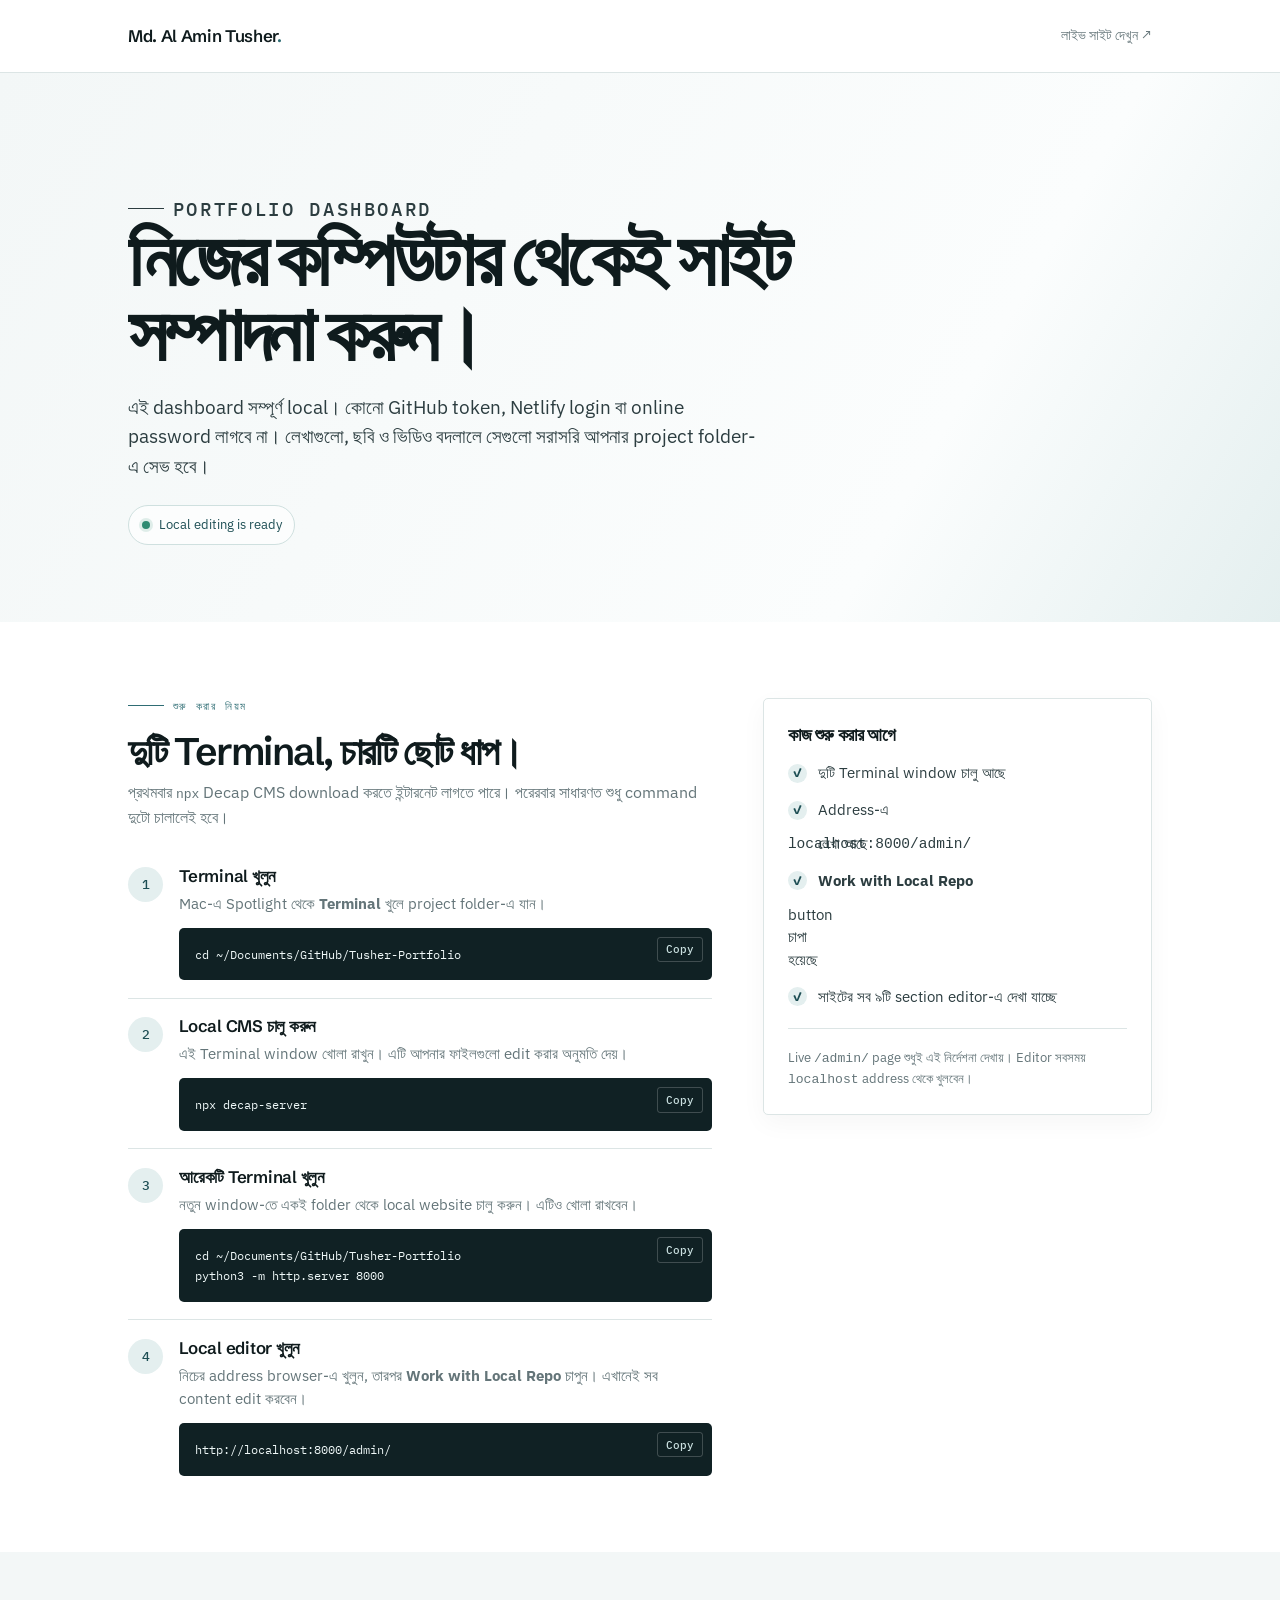
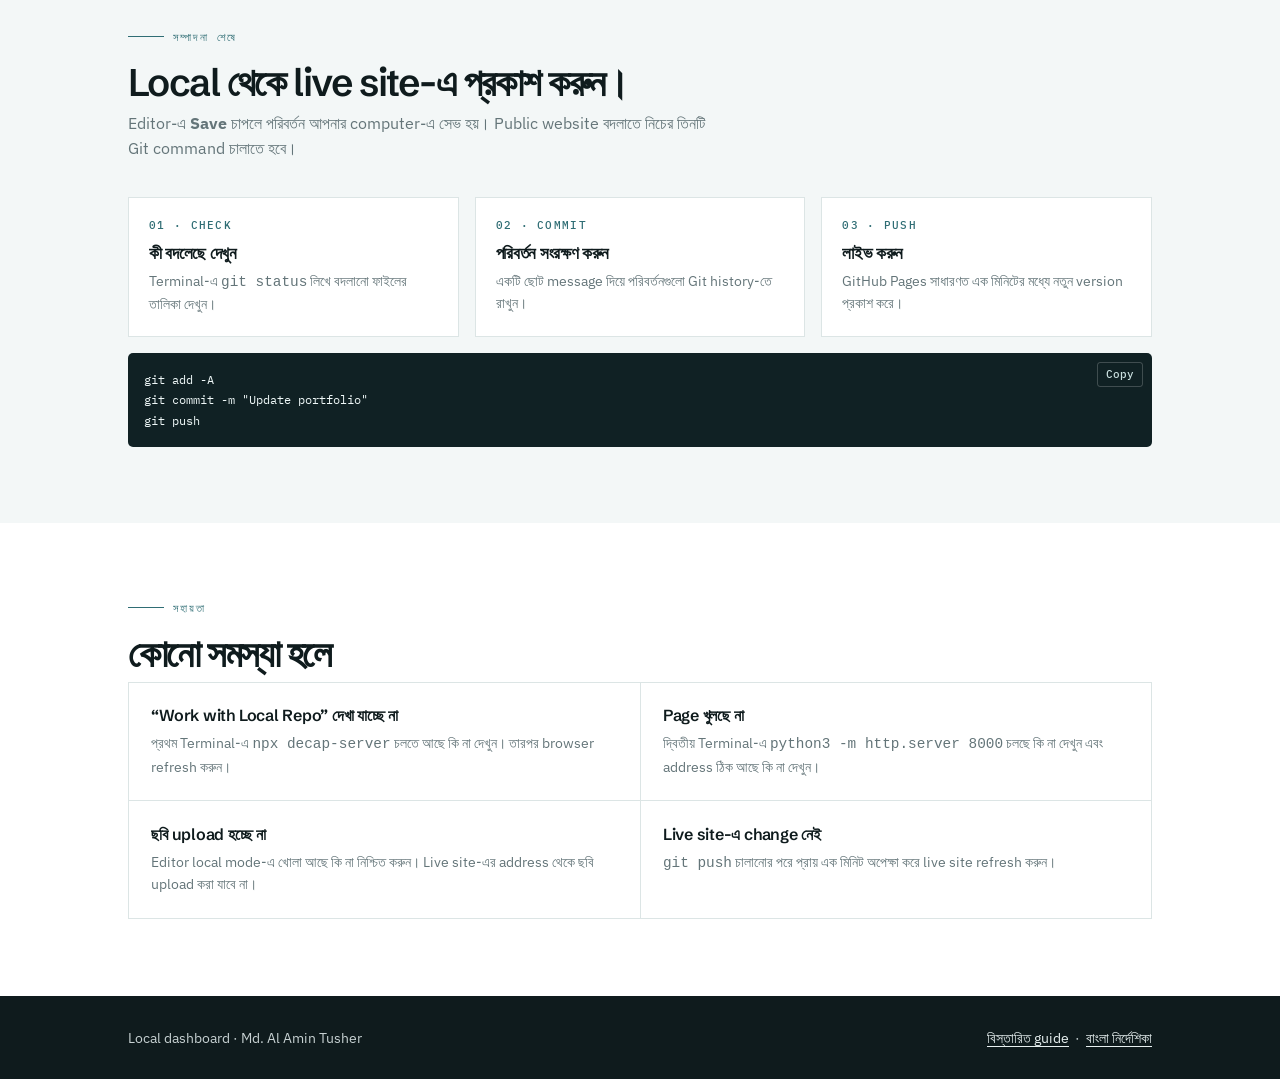
==== commit 62d09f23: "c" ====
--- a/admin/index.html
+++ b/admin/index.html
@@ -1,5 +1,5 @@
 <!DOCTYPE html>
-<html lang="en">
+<html lang="bn">
 <head>
 <meta charset="utf-8">
 <meta name="viewport" content="width=device-width, initial-scale=1">
@@ -8,64 +8,157 @@
 <link rel="icon" type="image/svg+xml" href="../assets/img/favicon.svg">
 <link rel="preconnect" href="https://fonts.googleapis.com">
 <link rel="preconnect" href="https://fonts.gstatic.com" crossorigin>
-<link rel="stylesheet" href="https://fonts.googleapis.com/css2?family=Schibsted+Grotesk:wght@400;500;600;700&family=IBM+Plex+Sans:wght@400;500&display=swap">
+<link rel="stylesheet" href="https://fonts.googleapis.com/css2?family=Schibsted+Grotesk:wght@400;500;600;700&family=IBM+Plex+Sans:wght@400;500&family=IBM+Plex+Mono:wght@400;500&display=swap">
 <style>
-  :root { --paper:#fff; --wash:#f3f7f7; --ink:#0f1b1d; --ink-2:#2c3d40; --muted:#647579; --rule:#e1e9e9; --accent:#2f6d74; --accent-deep:#1d4e54; --display:"Schibsted Grotesk",Arial,sans-serif; --body:"IBM Plex Sans",-apple-system,BlinkMacSystemFont,"Segoe UI",sans-serif; --mono:"IBM Plex Mono",ui-monospace,monospace; }
+  :root { --paper:#fff; --wash:#f3f7f7; --wash-deep:#e9f0f0; --ink:#0f1b1d; --ink-2:#2c3d40; --muted:#647579; --rule:#dce5e5; --accent:#2f6d74; --accent-deep:#1d4e54; --accent-soft:#e4efef; --display:"Schibsted Grotesk",Arial,sans-serif; --body:"IBM Plex Sans",-apple-system,BlinkMacSystemFont,"Segoe UI",sans-serif; --mono:"IBM Plex Mono",ui-monospace,monospace; }
   * { box-sizing:border-box; }
-  body { margin:0; background:var(--wash); color:var(--ink); font-family:var(--body); }
-  #local-start { min-height:100vh; display:flex; padding:1.5rem; }
-  .card { width:min(42rem,100%); margin:auto; background:var(--paper); border:1px solid var(--rule); border-radius:4px; padding:clamp(1.75rem,5vw,3rem); box-shadow:0 18px 50px rgba(15,27,29,.07); }
-  .name { font-family:var(--display); font-weight:600; margin:0 0 2rem; font-size:1.15rem; letter-spacing:-.02em; }
-  .name i { color:var(--accent); font-style:normal; }
-  h1 { font:600 clamp(2rem,5vw,3rem)/1.05 var(--display); letter-spacing:-.035em; margin:0 0 .7rem; }
-  .lead { max-width:42ch; color:var(--ink-2); font-size:1.1rem; line-height:1.55; margin:0 0 2rem; }
-  .steps { display:grid; gap:1rem; margin:0; padding:0; list-style:none; }
-  .steps li { display:grid; grid-template-columns:2rem 1fr; gap:.85rem; align-items:start; }
-  .number { display:grid; place-items:center; width:2rem; height:2rem; border-radius:50%; background:#e4efef; color:var(--accent-deep); font:500 .8rem var(--mono); }
-  .steps strong { display:block; margin:.2rem 0 .35rem; }
-  .steps p { margin:0; color:var(--muted); font-size:.94rem; line-height:1.55; }
-  pre { margin:.75rem 0 0; padding:.85rem 1rem; overflow:auto; border-radius:3px; background:#102124; color:#eef5f5; font:.8rem/1.6 var(--mono); }
-  code { font-family:var(--mono); font-size:.88em; }
-  .tip { margin:2rem 0 0; padding:1rem 1.1rem; background:var(--wash); border-left:2px solid var(--accent); color:var(--ink-2); font-size:.9rem; line-height:1.55; }
-  .links { margin:1.5rem 0 0; font-size:.9rem; }
-  a { color:var(--accent); text-underline-offset:3px; }
+  html { scroll-behavior:smooth; }
+  body { margin:0; background:var(--wash); color:var(--ink); font-family:var(--body); line-height:1.55; }
+  #local-start { min-height:100vh; }
+  .wrap { width:min(1120px,100%); margin:0 auto; padding:0 clamp(1.25rem,4vw,3rem); }
+  .topbar { background:var(--paper); border-bottom:1px solid var(--rule); }
+  .topbar .wrap { min-height:4.5rem; display:flex; align-items:center; justify-content:space-between; gap:1rem; }
+  .brand { font:600 1.05rem var(--display); letter-spacing:-.02em; }
+  .brand i { color:var(--accent); font-style:normal; }
+  .live-link { color:var(--muted); font-size:.85rem; text-decoration:none; }
+  .live-link:hover { color:var(--accent); }
+  .hero { padding:clamp(3.5rem,8vw,6.5rem) 0 clamp(2.75rem,6vw,5rem); background:linear-gradient(120deg,var(--wash) 0%,#fbfdfd 72%,var(--accent-soft) 100%); }
+  .eyebrow { display:flex; gap:.55rem; align-items:center; margin:0 0 1.1rem; color:var(--accent); font:500 .71rem var(--mono); letter-spacing:.14em; text-transform:uppercase; }
+  .eyebrow::before { content:""; display:block; width:2.25rem; height:1px; background:currentColor; }
+  h1 { max-width:15ch; margin:0; font:600 clamp(2.55rem,6vw,5.2rem)/.98 var(--display); letter-spacing:-.055em; }
+  .hero p { max-width:58ch; margin:1.35rem 0 0; color:var(--ink-2); font-size:clamp(1rem,1.6vw,1.18rem); }
+  .status { display:inline-flex; align-items:center; gap:.55rem; margin-top:1.5rem; padding:.55rem .8rem; border:1px solid #cfe0df; border-radius:999px; color:var(--accent-deep); background:rgba(255,255,255,.65); font-size:.82rem; }
+  .status::before { content:""; width:.5rem; height:.5rem; border-radius:50%; background:#2f8b72; box-shadow:0 0 0 3px rgba(47,139,114,.14); }
+  .section { padding:clamp(3rem,6vw,5rem) 0; }
+  .section--white { background:var(--paper); }
+  .section-title { margin:0 0 .55rem; font:600 clamp(1.8rem,3vw,2.65rem)/1.05 var(--display); letter-spacing:-.04em; }
+  .section-lead { max-width:58ch; margin:0 0 2.25rem; color:var(--muted); }
+  .setup-grid { display:grid; grid-template-columns:minmax(0,1.2fr) minmax(280px,.8fr); gap:clamp(1.5rem,4vw,4rem); align-items:start; }
+  .steps { display:grid; gap:1.1rem; margin:0; padding:0; list-style:none; }
+  .step { display:grid; grid-template-columns:2.2rem 1fr; gap:1rem; padding-bottom:1.1rem; border-bottom:1px solid var(--rule); }
+  .step:last-child { padding-bottom:0; border-bottom:0; }
+  .number { display:grid; place-items:center; width:2.2rem; height:2.2rem; margin-top:.05rem; border-radius:50%; background:var(--accent-soft); color:var(--accent-deep); font:500 .8rem var(--mono); }
+  .step h3 { margin:0 0 .35rem; font:600 1.05rem var(--display); letter-spacing:-.015em; }
+  .step p { margin:0; color:var(--muted); font-size:.94rem; }
+  .command { position:relative; margin-top:.8rem; border-radius:5px; background:#102124; overflow:hidden; }
+  .command pre { margin:0; padding:1rem 4.5rem 1rem 1rem; overflow:auto; color:#eff8f8; font:.78rem/1.65 var(--mono); white-space:pre-wrap; }
+  .copy { position:absolute; top:.55rem; right:.55rem; padding:.3rem .5rem; border:1px solid rgba(255,255,255,.2); border-radius:3px; background:transparent; color:#cae0e0; font:500 .67rem var(--mono); cursor:pointer; }
+  .copy:hover { color:#fff; border-color:rgba(255,255,255,.55); }
+  .panel { padding:1.5rem; border:1px solid var(--rule); border-radius:5px; background:var(--paper); box-shadow:0 8px 26px rgba(15,27,29,.04); }
+  .panel h3 { margin:0 0 1rem; font:600 1.15rem var(--display); letter-spacing:-.02em; }
+  .checklist { display:grid; gap:.9rem; padding:0; margin:0; list-style:none; }
+  .checklist li { display:grid; grid-template-columns:1.2rem 1fr; gap:.7rem; color:var(--ink-2); font-size:.91rem; }
+  .checklist li::before { content:"✓"; display:grid; place-items:center; width:1.2rem; height:1.2rem; margin-top:.08rem; color:var(--accent-deep); background:var(--accent-soft); border-radius:50%; font-size:.72rem; font-weight:700; }
+  .small-note { margin:1.25rem 0 0; padding-top:1.15rem; border-top:1px solid var(--rule); color:var(--muted); font-size:.82rem; }
+  .publish-grid { display:grid; grid-template-columns:repeat(3,1fr); gap:1rem; }
+  .publish-card { padding:1.25rem; border:1px solid var(--rule); background:var(--paper); }
+  .publish-card .kicker { color:var(--accent); font:500 .68rem var(--mono); letter-spacing:.12em; text-transform:uppercase; }
+  .publish-card h3 { margin:.65rem 0 .45rem; font:600 1.08rem var(--display); letter-spacing:-.02em; }
+  .publish-card p { margin:0; color:var(--muted); font-size:.9rem; }
+  .publish-command { margin-top:1rem; }
+  .faq { display:grid; grid-template-columns:repeat(2,1fr); gap:1px; border:1px solid var(--rule); background:var(--rule); }
+  .faq article { padding:1.4rem; background:var(--paper); }
+  .faq h3 { margin:0 0 .45rem; font:600 1rem var(--display); letter-spacing:-.015em; }
+  .faq p { margin:0; color:var(--muted); font-size:.9rem; }
+  .footer { padding:2rem 0; background:var(--ink); color:#c7d1d2; font-size:.86rem; }
+  .footer .wrap { display:flex; justify-content:space-between; gap:1rem; flex-wrap:wrap; }
+  .footer a { color:#e8f1f1; text-underline-offset:3px; }
   #nc-root, #nc-root input, #nc-root textarea, #nc-root select, #nc-root button { font-family:var(--body); }
   #nc-root h1, #nc-root h2, #nc-root h3 { font-family:var(--display); letter-spacing:-.01em; }
   #nc-root [class*="CustomIconWrapper"] { width:auto; height:auto; }
   #nc-root [class*="CustomIconWrapper"] img { width:4.25rem; height:4.25rem; border-radius:14px; box-shadow:0 10px 30px rgba(15,27,29,.12); }
+  @media (max-width:760px) { .setup-grid,.publish-grid,.faq { grid-template-columns:1fr; } .hero { padding-top:3.75rem; } .topbar .wrap { min-height:4rem; } }
 </style>
 </head>
 <body>
 <main id="local-start">
-  <section class="card" aria-labelledby="local-title">
-    <p class="name">Md. Al Amin Tusher<i>.</i></p>
-    <h1 id="local-title">Open the dashboard locally</h1>
-    <p class="lead">The editor runs on your own computer. There is no online login, token, or Netlify connection.</p>
-    <ol class="steps">
-      <li><span class="number">1</span><div><strong>Open Terminal in this project folder</strong><p>Use the folder containing <code>index.html</code> and <code>admin</code>.</p><pre>cd ~/Documents/GitHub/Tusher-Portfolio</pre></div></li>
-      <li><span class="number">2</span><div><strong>Start the local CMS</strong><p>Leave this Terminal window running.</p><pre>npx decap-server</pre></div></li>
-      <li><span class="number">3</span><div><strong>Open a second Terminal window</strong><p>Run the local website server and leave it running too.</p><pre>cd ~/Documents/GitHub/Tusher-Portfolio
-python3 -m http.server 8000</pre></div></li>
-      <li><span class="number">4</span><div><strong>Open the local dashboard</strong><p>Then choose <strong>Work with Local Repo</strong>. Your edits save straight into this folder.</p><pre>http://localhost:8000/admin/</pre></div></li>
-    </ol>
-    <p class="tip"><strong>To publish:</strong> after editing, return to Terminal and run <code>git add -A &amp;&amp; git commit -m "Update portfolio" &amp;&amp; git push</code>. GitHub Pages updates in about a minute.</p>
-    <p class="links"><a href="guide.html">Dashboard guide</a> &nbsp;·&nbsp; <a href="../index.html">View live site</a></p>
+  <header class="topbar">
+    <div class="wrap"><span class="brand">Md. Al Amin Tusher<i>.</i></span><a class="live-link" href="../index.html">লাইভ সাইট দেখুন ↗</a></div>
+  </header>
+  <section class="hero">
+    <div class="wrap">
+      <p class="eyebrow">Portfolio dashboard</p>
+      <h1>নিজের কম্পিউটার থেকেই সাইট সম্পাদনা করুন।</h1>
+      <p>এই dashboard সম্পূর্ণ local। কোনো GitHub token, Netlify login বা online password লাগবে না। লেখাগুলো, ছবি ও ভিডিও বদলালে সেগুলো সরাসরি আপনার project folder-এ সেভ হবে।</p>
+      <span class="status">Local editing is ready</span>
+    </div>
   </section>
+  <section class="section section--white">
+    <div class="wrap setup-grid">
+      <div>
+        <p class="eyebrow">শুরু করার নিয়ম</p>
+        <h2 class="section-title">দুটি Terminal, চারটি ছোট ধাপ।</h2>
+        <p class="section-lead">প্রথমবার <code>npx</code> Decap CMS download করতে ইন্টারনেট লাগতে পারে। পরেরবার সাধারণত শুধু command দুটো চালালেই হবে।</p>
+        <ol class="steps">
+          <li class="step"><span class="number">1</span><div><h3>Terminal খুলুন</h3><p>Mac-এ Spotlight থেকে <strong>Terminal</strong> খুলে project folder-এ যান।</p><div class="command"><pre>cd ~/Documents/GitHub/Tusher-Portfolio</pre><button class="copy" type="button" data-copy="cd ~/Documents/GitHub/Tusher-Portfolio">Copy</button></div></div></li>
+          <li class="step"><span class="number">2</span><div><h3>Local CMS চালু করুন</h3><p>এই Terminal window খোলা রাখুন। এটি আপনার ফাইলগুলো edit করার অনুমতি দেয়।</p><div class="command"><pre>npx decap-server</pre><button class="copy" type="button" data-copy="npx decap-server">Copy</button></div></div></li>
+          <li class="step"><span class="number">3</span><div><h3>আরেকটি Terminal খুলুন</h3><p>নতুন window-তে একই folder থেকে local website চালু করুন। এটিও খোলা রাখবেন।</p><div class="command"><pre>cd ~/Documents/GitHub/Tusher-Portfolio
+python3 -m http.server 8000</pre><button class="copy" type="button" data-copy="cd ~/Documents/GitHub/Tusher-Portfolio\npython3 -m http.server 8000">Copy</button></div></div></li>
+          <li class="step"><span class="number">4</span><div><h3>Local editor খুলুন</h3><p>নিচের address browser-এ খুলুন, তারপর <strong>Work with Local Repo</strong> চাপুন। এখানেই সব content edit করবেন।</p><div class="command"><pre>http://localhost:8000/admin/</pre><button class="copy" type="button" data-copy="http://localhost:8000/admin/">Copy</button></div></div></li>
+        </ol>
+      </div>
+      <aside class="panel">
+        <h3>কাজ শুরু করার আগে</h3>
+        <ul class="checklist">
+          <li>দুটি Terminal window চালু আছে</li>
+          <li>Address-এ <code>localhost:8000/admin/</code> লেখা আছে</li>
+          <li><strong>Work with Local Repo</strong> button চাপা হয়েছে</li>
+          <li>সাইটের সব ৯টি section editor-এ দেখা যাচ্ছে</li>
+        </ul>
+        <p class="small-note">Live <code>/admin/</code> page শুধুই এই নির্দেশনা দেখায়। Editor সবসময় <code>localhost</code> address থেকে খুলবেন।</p>
+      </aside>
+    </div>
+  </section>
+  <section class="section">
+    <div class="wrap">
+      <p class="eyebrow">সম্পাদনা শেষে</p>
+      <h2 class="section-title">Local থেকে live site-এ প্রকাশ করুন।</h2>
+      <p class="section-lead">Editor-এ <strong>Save</strong> চাপলে পরিবর্তন আপনার computer-এ সেভ হয়। Public website বদলাতে নিচের তিনটি Git command চালাতে হবে।</p>
+      <div class="publish-grid">
+        <article class="publish-card"><p class="kicker">01 · Check</p><h3>কী বদলেছে দেখুন</h3><p>Terminal-এ <code>git status</code> লিখে বদলানো ফাইলের তালিকা দেখুন।</p></article>
+        <article class="publish-card"><p class="kicker">02 · Commit</p><h3>পরিবর্তন সংরক্ষণ করুন</h3><p>একটি ছোট message দিয়ে পরিবর্তনগুলো Git history-তে রাখুন।</p></article>
+        <article class="publish-card"><p class="kicker">03 · Push</p><h3>লাইভ করুন</h3><p>GitHub Pages সাধারণত এক মিনিটের মধ্যে নতুন version প্রকাশ করে।</p></article>
+      </div>
+      <div class="command publish-command"><pre>git add -A
+git commit -m "Update portfolio"
+git push</pre><button class="copy" type="button" data-copy="git add -A\ngit commit -m &quot;Update portfolio&quot;\ngit push">Copy</button></div>
+    </div>
+  </section>
+  <section class="section section--white">
+    <div class="wrap">
+      <p class="eyebrow">সহায়তা</p>
+      <h2 class="section-title">কোনো সমস্যা হলে</h2>
+      <div class="faq">
+        <article><h3>“Work with Local Repo” দেখা যাচ্ছে না</h3><p>প্রথম Terminal-এ <code>npx decap-server</code> চলতে আছে কি না দেখুন। তারপর browser refresh করুন।</p></article>
+        <article><h3>Page খুলছে না</h3><p>দ্বিতীয় Terminal-এ <code>python3 -m http.server 8000</code> চলছে কি না দেখুন এবং address ঠিক আছে কি না দেখুন।</p></article>
+        <article><h3>ছবি upload হচ্ছে না</h3><p>Editor local mode-এ খোলা আছে কি না নিশ্চিত করুন। Live site-এর address থেকে ছবি upload করা যাবে না।</p></article>
+        <article><h3>Live site-এ change নেই</h3><p><code>git push</code> চালানোর পরে প্রায় এক মিনিট অপেক্ষা করে live site refresh করুন।</p></article>
+      </div>
+    </div>
+  </section>
+  <footer class="footer"><div class="wrap"><span>Local dashboard · Md. Al Amin Tusher</span><span><a href="guide.html">বিস্তারিত guide</a> &nbsp;·&nbsp; <a href="../README-bn.md">বাংলা নির্দেশিকা</a></span></div></footer>
 </main>
 <div id="nc-root"></div>
 <script>
   (function () {
     var local = /^(localhost|127\.0\.0\.1|\[::1\])$/i.test(window.location.hostname);
-    if (!local) return;
-    document.getElementById('local-start').hidden = true;
-    var cms = document.createElement('script');
-    cms.src = 'https://unpkg.com/decap-cms@^3.0.0/dist/decap-cms.js';
-    cms.onload = function () {
-      var previews = document.createElement('script');
-      previews.src = 'previews.js?v=1';
-      document.body.appendChild(previews);
-    };
-    document.body.appendChild(cms);
+    if (local) {
+      document.getElementById('local-start').hidden = true;
+      var cms = document.createElement('script');
+      cms.src = 'https://unpkg.com/decap-cms@^3.0.0/dist/decap-cms.js';
+      cms.onload = function () { var previews = document.createElement('script'); previews.src = 'previews.js?v=1'; document.body.appendChild(previews); };
+      document.body.appendChild(cms);
+    }
+    document.querySelectorAll('[data-copy]').forEach(function (button) {
+      button.addEventListener('click', function () {
+        var text = button.getAttribute('data-copy').replace(/&quot;/g, '"');
+        if (!navigator.clipboard) return;
+        navigator.clipboard.writeText(text).then(function () {
+          var old = button.textContent; button.textContent = 'Copied';
+          window.setTimeout(function () { button.textContent = old; }, 1500);
+        });
+      });
+    });
   }());
 </script>
 </body>
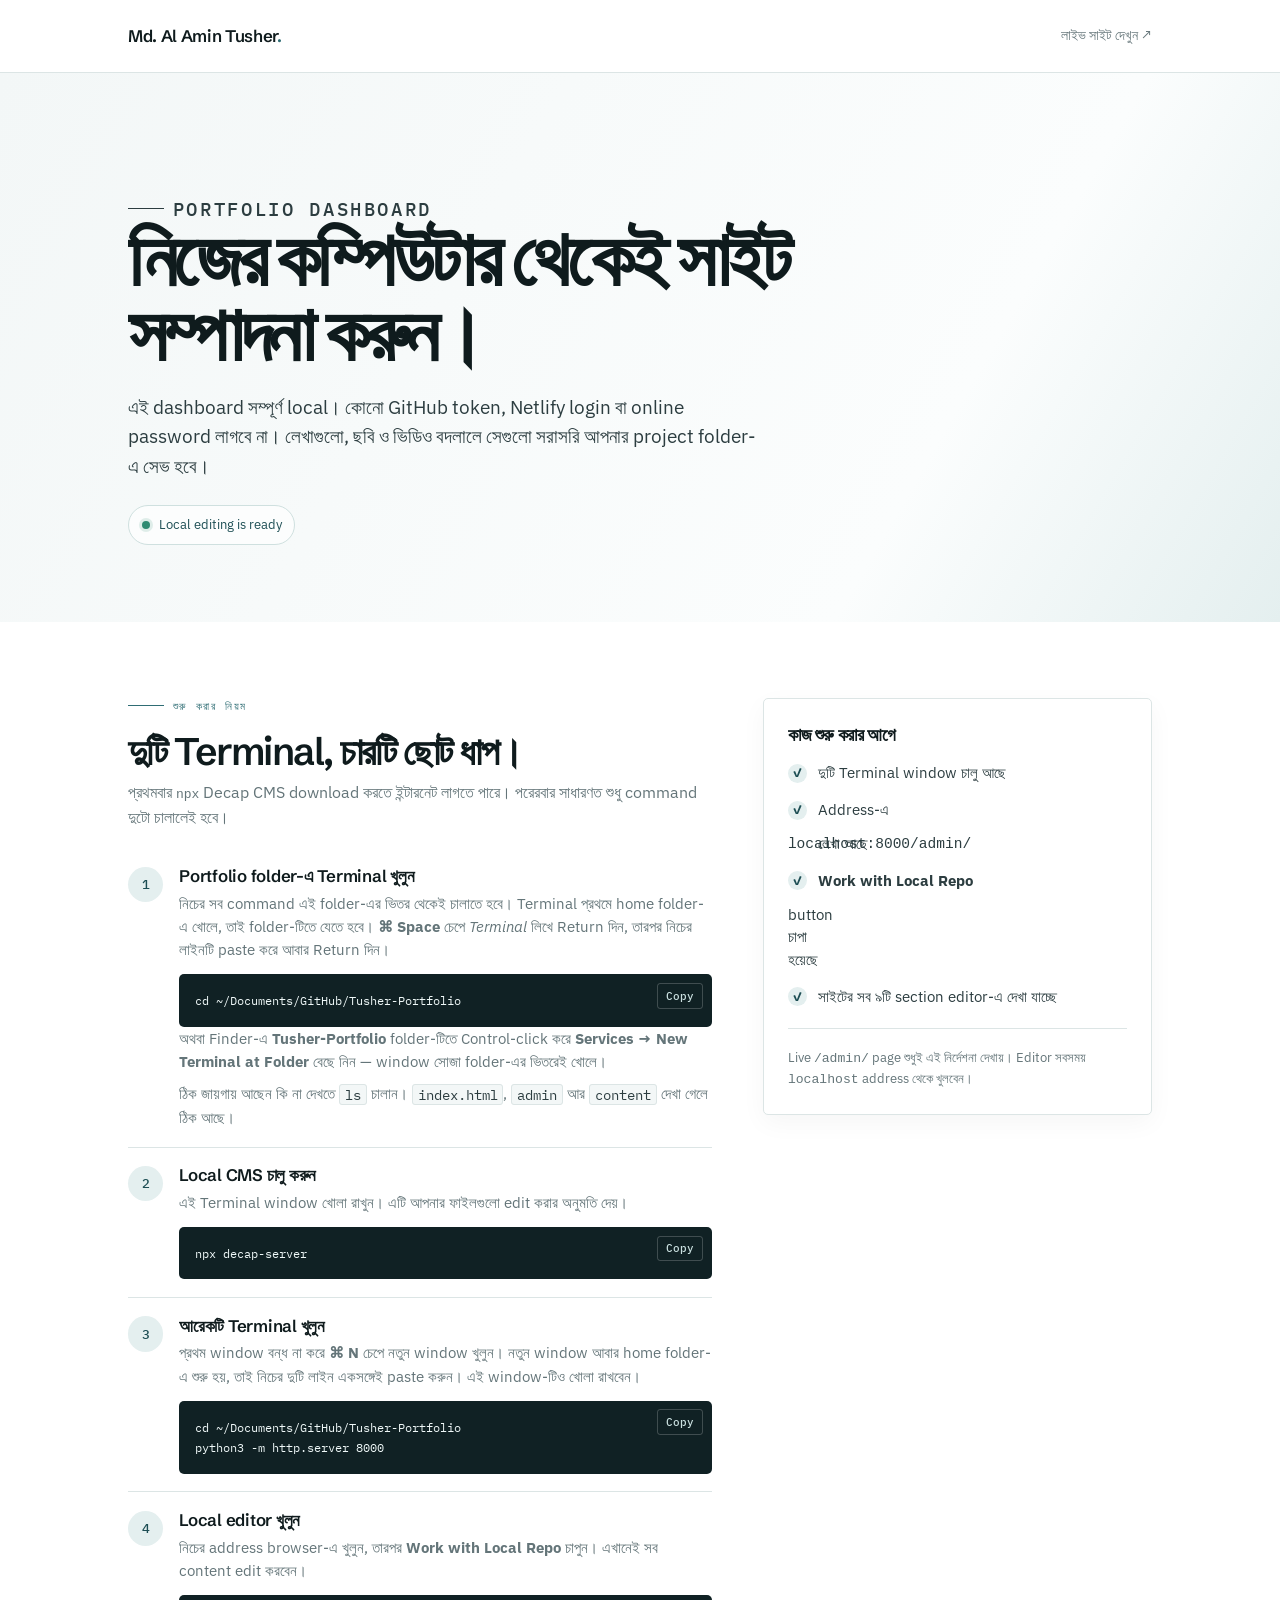
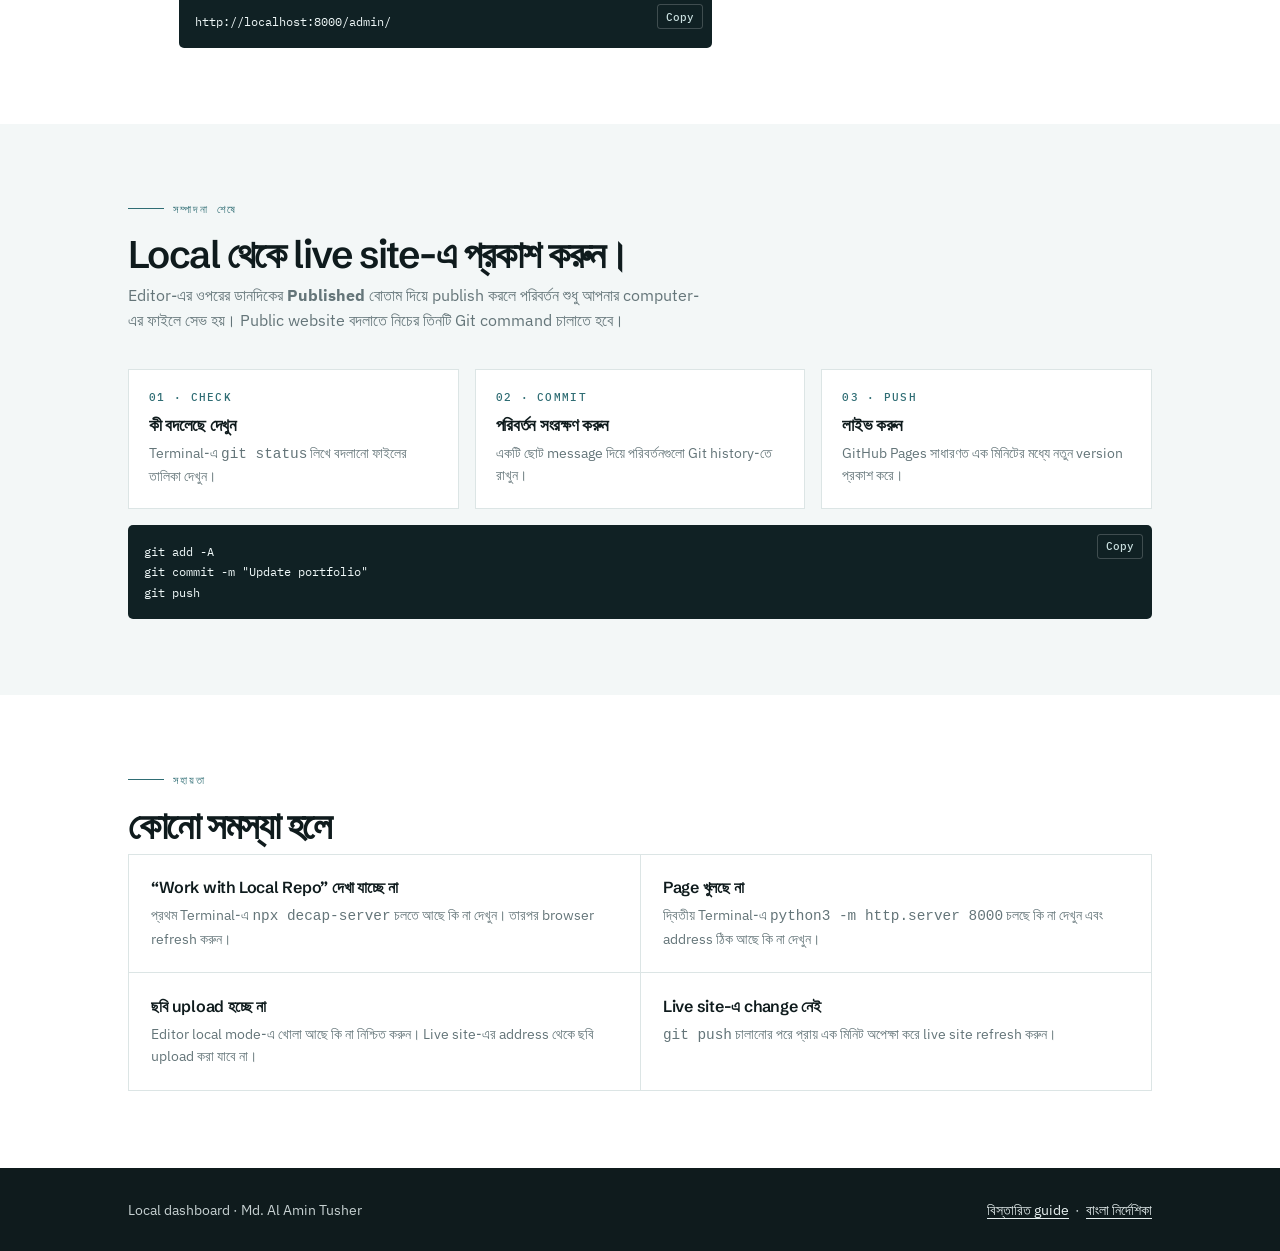
==== commit 5f89bdec: "f" ====
--- a/admin/index.html
+++ b/admin/index.html
@@ -40,6 +40,8 @@
   .number { display:grid; place-items:center; width:2.2rem; height:2.2rem; margin-top:.05rem; border-radius:50%; background:var(--accent-soft); color:var(--accent-deep); font:500 .8rem var(--mono); }
   .step h3 { margin:0 0 .35rem; font:600 1.05rem var(--display); letter-spacing:-.015em; }
   .step p { margin:0; color:var(--muted); font-size:.94rem; }
+  .step p + p { margin-top:.55rem; }
+  .step code { font:.9em var(--mono); color:var(--ink-2); background:var(--wash); border:1px solid var(--rule); border-radius:3px; padding:.05rem .3rem; }
   .command { position:relative; margin-top:.8rem; border-radius:5px; background:#102124; overflow:hidden; }
   .command pre { margin:0; padding:1rem 4.5rem 1rem 1rem; overflow:auto; color:#eff8f8; font:.78rem/1.65 var(--mono); white-space:pre-wrap; }
   .copy { position:absolute; top:.55rem; right:.55rem; padding:.3rem .5rem; border:1px solid rgba(255,255,255,.2); border-radius:3px; background:transparent; color:#cae0e0; font:500 .67rem var(--mono); cursor:pointer; }
@@ -90,9 +92,9 @@
         <h2 class="section-title">দুটি Terminal, চারটি ছোট ধাপ।</h2>
         <p class="section-lead">প্রথমবার <code>npx</code> Decap CMS download করতে ইন্টারনেট লাগতে পারে। পরেরবার সাধারণত শুধু command দুটো চালালেই হবে।</p>
         <ol class="steps">
-          <li class="step"><span class="number">1</span><div><h3>Terminal খুলুন</h3><p>Mac-এ Spotlight থেকে <strong>Terminal</strong> খুলে project folder-এ যান।</p><div class="command"><pre>cd ~/Documents/GitHub/Tusher-Portfolio</pre><button class="copy" type="button" data-copy="cd ~/Documents/GitHub/Tusher-Portfolio">Copy</button></div></div></li>
+          <li class="step"><span class="number">1</span><div><h3>Portfolio folder-এ Terminal খুলুন</h3><p>নিচের সব command এই folder-এর ভিতর থেকেই চালাতে হবে। Terminal প্রথমে home folder-এ খোলে, তাই folder-টিতে যেতে হবে। <strong>⌘ Space</strong> চেপে <em>Terminal</em> লিখে Return দিন, তারপর নিচের লাইনটি paste করে আবার Return দিন।</p><div class="command"><pre>cd ~/Documents/GitHub/Tusher-Portfolio</pre><button class="copy" type="button" data-copy="cd ~/Documents/GitHub/Tusher-Portfolio">Copy</button></div><p>অথবা Finder-এ <strong>Tusher-Portfolio</strong> folder-টিতে Control-click করে <strong>Services → New Terminal at Folder</strong> বেছে নিন — window সোজা folder-এর ভিতরেই খোলে।</p><p>ঠিক জায়গায় আছেন কি না দেখতে <code>ls</code> চালান। <code>index.html</code>, <code>admin</code> আর <code>content</code> দেখা গেলে ঠিক আছে।</p></div></li>
           <li class="step"><span class="number">2</span><div><h3>Local CMS চালু করুন</h3><p>এই Terminal window খোলা রাখুন। এটি আপনার ফাইলগুলো edit করার অনুমতি দেয়।</p><div class="command"><pre>npx decap-server</pre><button class="copy" type="button" data-copy="npx decap-server">Copy</button></div></div></li>
-          <li class="step"><span class="number">3</span><div><h3>আরেকটি Terminal খুলুন</h3><p>নতুন window-তে একই folder থেকে local website চালু করুন। এটিও খোলা রাখবেন।</p><div class="command"><pre>cd ~/Documents/GitHub/Tusher-Portfolio
+          <li class="step"><span class="number">3</span><div><h3>আরেকটি Terminal খুলুন</h3><p>প্রথম window বন্ধ না করে <strong>⌘ N</strong> চেপে নতুন window খুলুন। নতুন window আবার home folder-এ শুরু হয়, তাই নিচের দুটি লাইন একসঙ্গেই paste করুন। এই window-টিও খোলা রাখবেন।</p><div class="command"><pre>cd ~/Documents/GitHub/Tusher-Portfolio
 python3 -m http.server 8000</pre><button class="copy" type="button" data-copy="cd ~/Documents/GitHub/Tusher-Portfolio\npython3 -m http.server 8000">Copy</button></div></div></li>
           <li class="step"><span class="number">4</span><div><h3>Local editor খুলুন</h3><p>নিচের address browser-এ খুলুন, তারপর <strong>Work with Local Repo</strong> চাপুন। এখানেই সব content edit করবেন।</p><div class="command"><pre>http://localhost:8000/admin/</pre><button class="copy" type="button" data-copy="http://localhost:8000/admin/">Copy</button></div></div></li>
         </ol>
@@ -113,7 +115,7 @@
     <div class="wrap">
       <p class="eyebrow">সম্পাদনা শেষে</p>
       <h2 class="section-title">Local থেকে live site-এ প্রকাশ করুন।</h2>
-      <p class="section-lead">Editor-এ <strong>Save</strong> চাপলে পরিবর্তন আপনার computer-এ সেভ হয়। Public website বদলাতে নিচের তিনটি Git command চালাতে হবে।</p>
+      <p class="section-lead">Editor-এর ওপরের ডানদিকের <strong>Published</strong> বোতাম দিয়ে publish করলে পরিবর্তন শুধু আপনার computer-এর ফাইলে সেভ হয়। Public website বদলাতে নিচের তিনটি Git command চালাতে হবে।</p>
       <div class="publish-grid">
         <article class="publish-card"><p class="kicker">01 · Check</p><h3>কী বদলেছে দেখুন</h3><p>Terminal-এ <code>git status</code> লিখে বদলানো ফাইলের তালিকা দেখুন।</p></article>
         <article class="publish-card"><p class="kicker">02 · Commit</p><h3>পরিবর্তন সংরক্ষণ করুন</h3><p>একটি ছোট message দিয়ে পরিবর্তনগুলো Git history-তে রাখুন।</p></article>
@@ -136,7 +138,7 @@
       </div>
     </div>
   </section>
-  <footer class="footer"><div class="wrap"><span>Local dashboard · Md. Al Amin Tusher</span><span><a href="guide.html">বিস্তারিত guide</a> &nbsp;·&nbsp; <a href="../README-bn.md">বাংলা নির্দেশিকা</a></span></div></footer>
+  <footer class="footer"><div class="wrap"><span>Local dashboard · Md. Al Amin Tusher</span><span><a href="guide.html">বিস্তারিত guide</a> &nbsp;·&nbsp; <a href="https://github.com/tusher984/Tusher-Portfolio/blob/main/README-bn.md" target="_blank" rel="noopener">বাংলা নির্দেশিকা</a></span></div></footer>
 </main>
 <div id="nc-root"></div>
 <script>
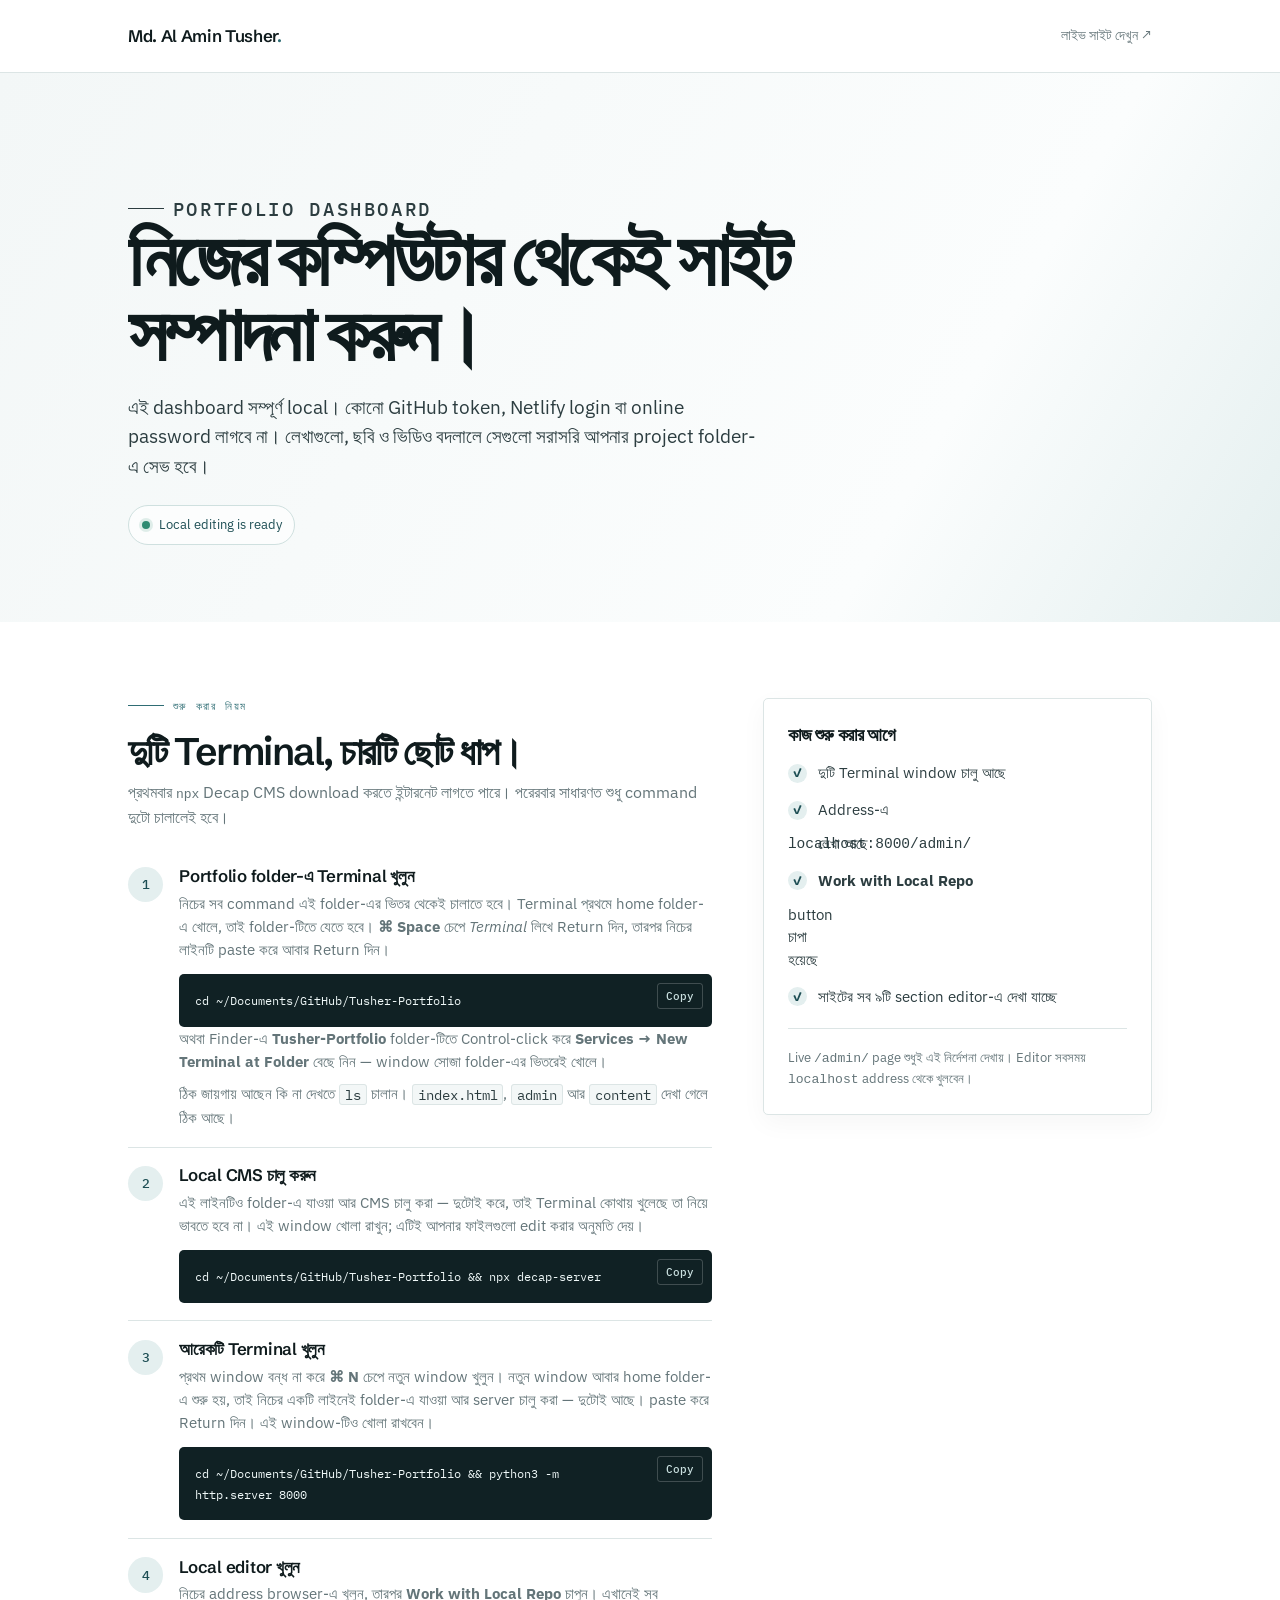
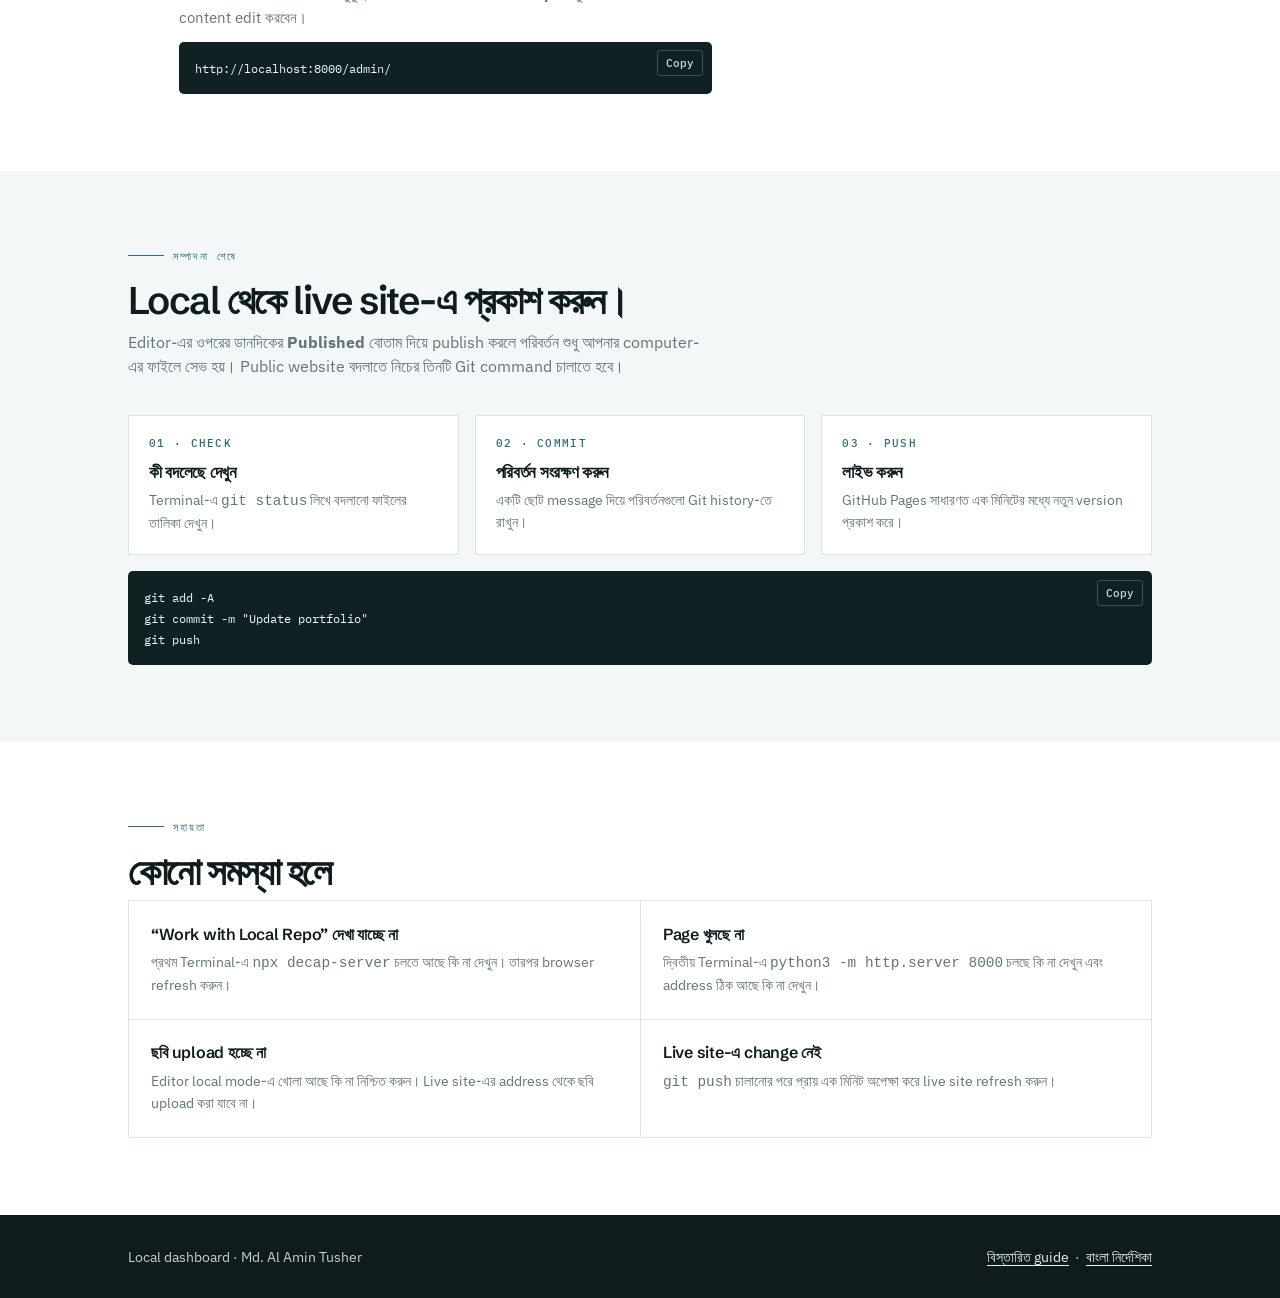
==== commit 2dd83e0c: "Fix the dashboard copy buttons pasting a literal newline" ====
--- a/admin/index.html
+++ b/admin/index.html
@@ -92,11 +92,10 @@
         <h2 class="section-title">দুটি Terminal, চারটি ছোট ধাপ।</h2>
         <p class="section-lead">প্রথমবার <code>npx</code> Decap CMS download করতে ইন্টারনেট লাগতে পারে। পরেরবার সাধারণত শুধু command দুটো চালালেই হবে।</p>
         <ol class="steps">
-          <li class="step"><span class="number">1</span><div><h3>Portfolio folder-এ Terminal খুলুন</h3><p>নিচের সব command এই folder-এর ভিতর থেকেই চালাতে হবে। Terminal প্রথমে home folder-এ খোলে, তাই folder-টিতে যেতে হবে। <strong>⌘ Space</strong> চেপে <em>Terminal</em> লিখে Return দিন, তারপর নিচের লাইনটি paste করে আবার Return দিন।</p><div class="command"><pre>cd ~/Documents/GitHub/Tusher-Portfolio</pre><button class="copy" type="button" data-copy="cd ~/Documents/GitHub/Tusher-Portfolio">Copy</button></div><p>অথবা Finder-এ <strong>Tusher-Portfolio</strong> folder-টিতে Control-click করে <strong>Services → New Terminal at Folder</strong> বেছে নিন — window সোজা folder-এর ভিতরেই খোলে।</p><p>ঠিক জায়গায় আছেন কি না দেখতে <code>ls</code> চালান। <code>index.html</code>, <code>admin</code> আর <code>content</code> দেখা গেলে ঠিক আছে।</p></div></li>
-          <li class="step"><span class="number">2</span><div><h3>Local CMS চালু করুন</h3><p>এই Terminal window খোলা রাখুন। এটি আপনার ফাইলগুলো edit করার অনুমতি দেয়।</p><div class="command"><pre>npx decap-server</pre><button class="copy" type="button" data-copy="npx decap-server">Copy</button></div></div></li>
-          <li class="step"><span class="number">3</span><div><h3>আরেকটি Terminal খুলুন</h3><p>প্রথম window বন্ধ না করে <strong>⌘ N</strong> চেপে নতুন window খুলুন। নতুন window আবার home folder-এ শুরু হয়, তাই নিচের দুটি লাইন একসঙ্গেই paste করুন। এই window-টিও খোলা রাখবেন।</p><div class="command"><pre>cd ~/Documents/GitHub/Tusher-Portfolio
-python3 -m http.server 8000</pre><button class="copy" type="button" data-copy="cd ~/Documents/GitHub/Tusher-Portfolio\npython3 -m http.server 8000">Copy</button></div></div></li>
-          <li class="step"><span class="number">4</span><div><h3>Local editor খুলুন</h3><p>নিচের address browser-এ খুলুন, তারপর <strong>Work with Local Repo</strong> চাপুন। এখানেই সব content edit করবেন।</p><div class="command"><pre>http://localhost:8000/admin/</pre><button class="copy" type="button" data-copy="http://localhost:8000/admin/">Copy</button></div></div></li>
+          <li class="step"><span class="number">1</span><div><h3>Portfolio folder-এ Terminal খুলুন</h3><p>নিচের সব command এই folder-এর ভিতর থেকেই চালাতে হবে। Terminal প্রথমে home folder-এ খোলে, তাই folder-টিতে যেতে হবে। <strong>⌘ Space</strong> চেপে <em>Terminal</em> লিখে Return দিন, তারপর নিচের লাইনটি paste করে আবার Return দিন।</p><div class="command"><pre>cd ~/Documents/GitHub/Tusher-Portfolio</pre><button class="copy" type="button">Copy</button></div><p>অথবা Finder-এ <strong>Tusher-Portfolio</strong> folder-টিতে Control-click করে <strong>Services → New Terminal at Folder</strong> বেছে নিন — window সোজা folder-এর ভিতরেই খোলে।</p><p>ঠিক জায়গায় আছেন কি না দেখতে <code>ls</code> চালান। <code>index.html</code>, <code>admin</code> আর <code>content</code> দেখা গেলে ঠিক আছে।</p></div></li>
+          <li class="step"><span class="number">2</span><div><h3>Local CMS চালু করুন</h3><p>এই লাইনটিও folder-এ যাওয়া আর CMS চালু করা — দুটোই করে, তাই Terminal কোথায় খুলেছে তা নিয়ে ভাবতে হবে না। এই window খোলা রাখুন; এটিই আপনার ফাইলগুলো edit করার অনুমতি দেয়।</p><div class="command"><pre>cd ~/Documents/GitHub/Tusher-Portfolio &amp;&amp; npx decap-server</pre><button class="copy" type="button">Copy</button></div></div></li>
+          <li class="step"><span class="number">3</span><div><h3>আরেকটি Terminal খুলুন</h3><p>প্রথম window বন্ধ না করে <strong>⌘ N</strong> চেপে নতুন window খুলুন। নতুন window আবার home folder-এ শুরু হয়, তাই নিচের একটি লাইনেই folder-এ যাওয়া আর server চালু করা — দুটোই আছে। paste করে Return দিন। এই window-টিও খোলা রাখবেন।</p><div class="command"><pre>cd ~/Documents/GitHub/Tusher-Portfolio &amp;&amp; python3 -m http.server 8000</pre><button class="copy" type="button">Copy</button></div></div></li>
+          <li class="step"><span class="number">4</span><div><h3>Local editor খুলুন</h3><p>নিচের address browser-এ খুলুন, তারপর <strong>Work with Local Repo</strong> চাপুন। এখানেই সব content edit করবেন।</p><div class="command"><pre>http://localhost:8000/admin/</pre><button class="copy" type="button">Copy</button></div></div></li>
         </ol>
       </div>
       <aside class="panel">
@@ -123,7 +122,7 @@
       </div>
       <div class="command publish-command"><pre>git add -A
 git commit -m "Update portfolio"
-git push</pre><button class="copy" type="button" data-copy="git add -A\ngit commit -m &quot;Update portfolio&quot;\ngit push">Copy</button></div>
+git push</pre><button class="copy" type="button">Copy</button></div>
     </div>
   </section>
   <section class="section section--white">
@@ -151,10 +150,17 @@
       cms.onload = function () { var previews = document.createElement('script'); previews.src = 'previews.js?v=1'; document.body.appendChild(previews); };
       document.body.appendChild(cms);
     }
-    document.querySelectorAll('[data-copy]').forEach(function (button) {
+    document.querySelectorAll('.copy').forEach(function (button) {
       button.addEventListener('click', function () {
-        var text = button.getAttribute('data-copy').replace(/&quot;/g, '"');
-        if (!navigator.clipboard) return;
+        /* The command is read straight off the block the button sits in, so what
+           gets copied is always exactly what is on screen. Spelling each command
+           out a second time in an attribute is how step 3 came to put a literal
+           "\n" on the clipboard instead of a line break — pasting it ran the two
+           lines as one and Terminal answered "cd: too many arguments". */
+        var block = button.closest('.command');
+        var pre = block && block.querySelector('pre');
+        var text = pre ? pre.textContent.replace(/\s+$/, '') : '';
+        if (!text || !navigator.clipboard) return;
         navigator.clipboard.writeText(text).then(function () {
           var old = button.textContent; button.textContent = 'Copied';
           window.setTimeout(function () { button.textContent = old; }, 1500);
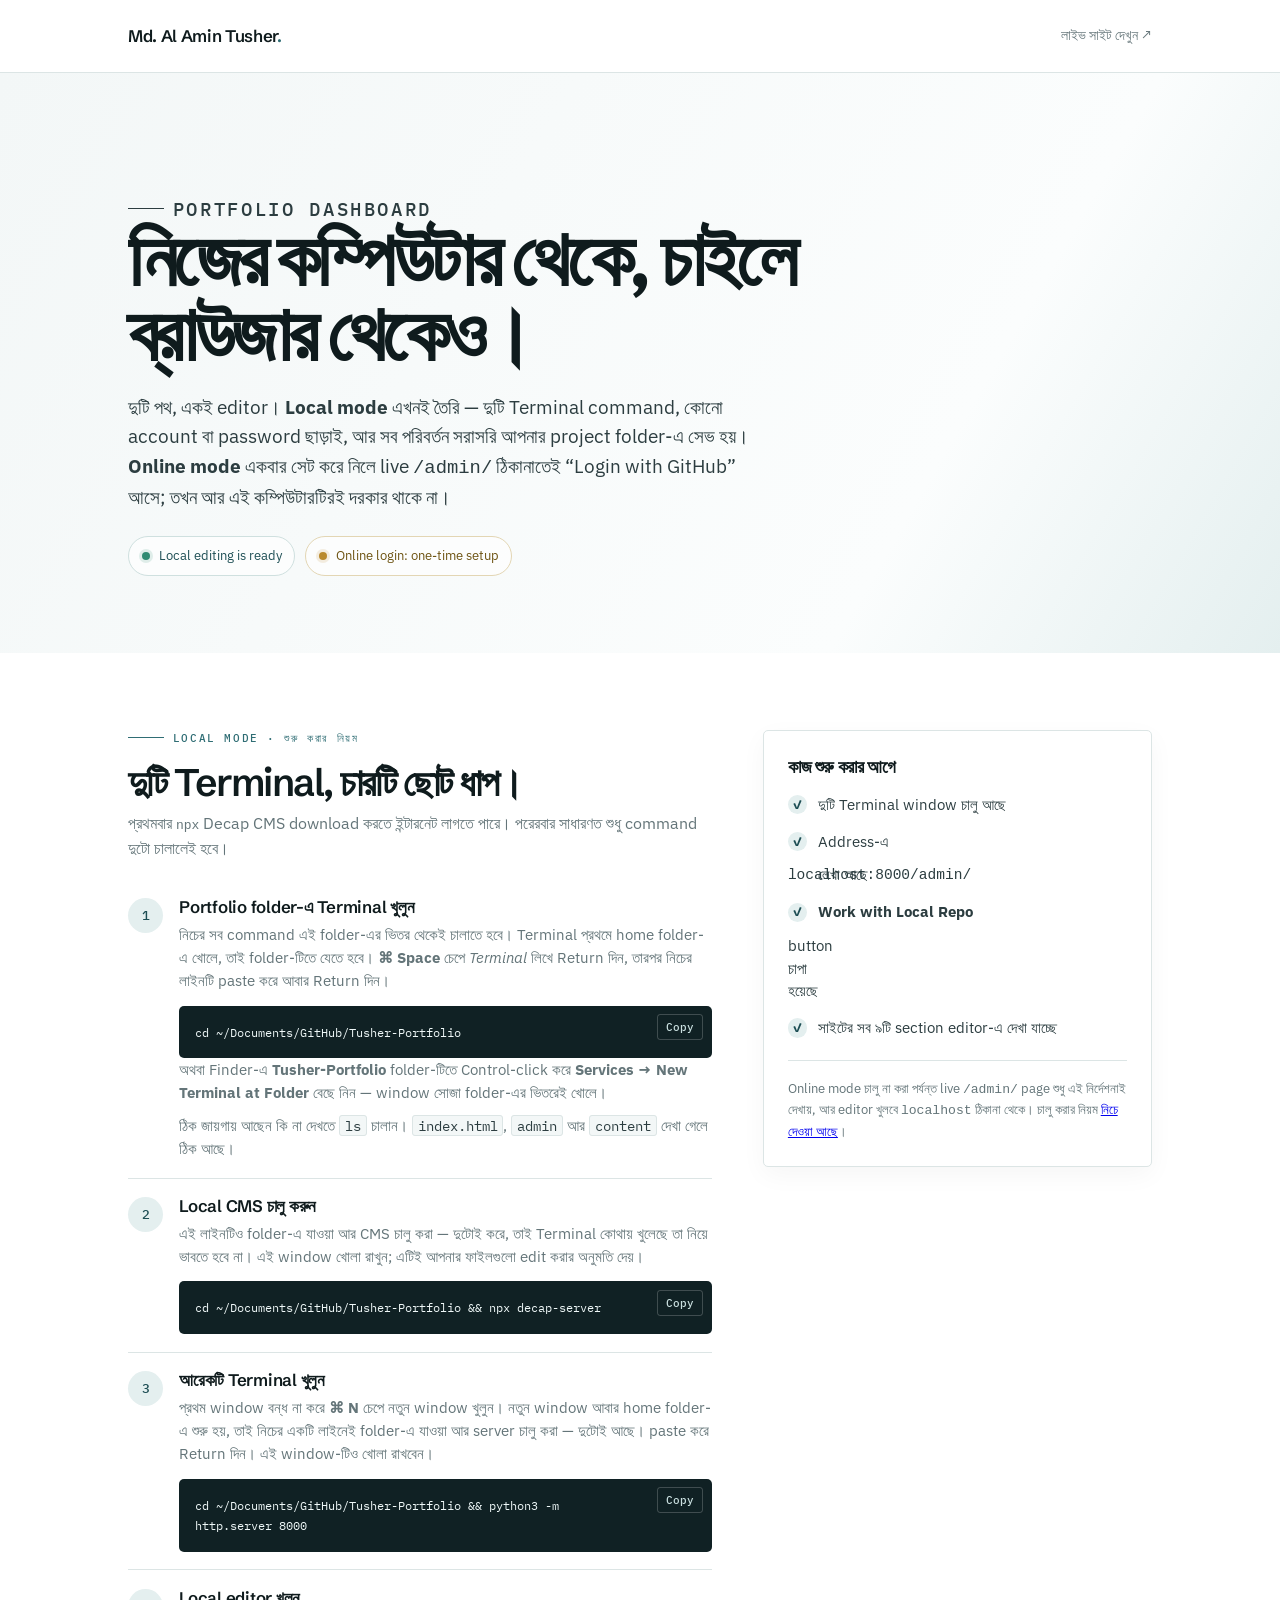
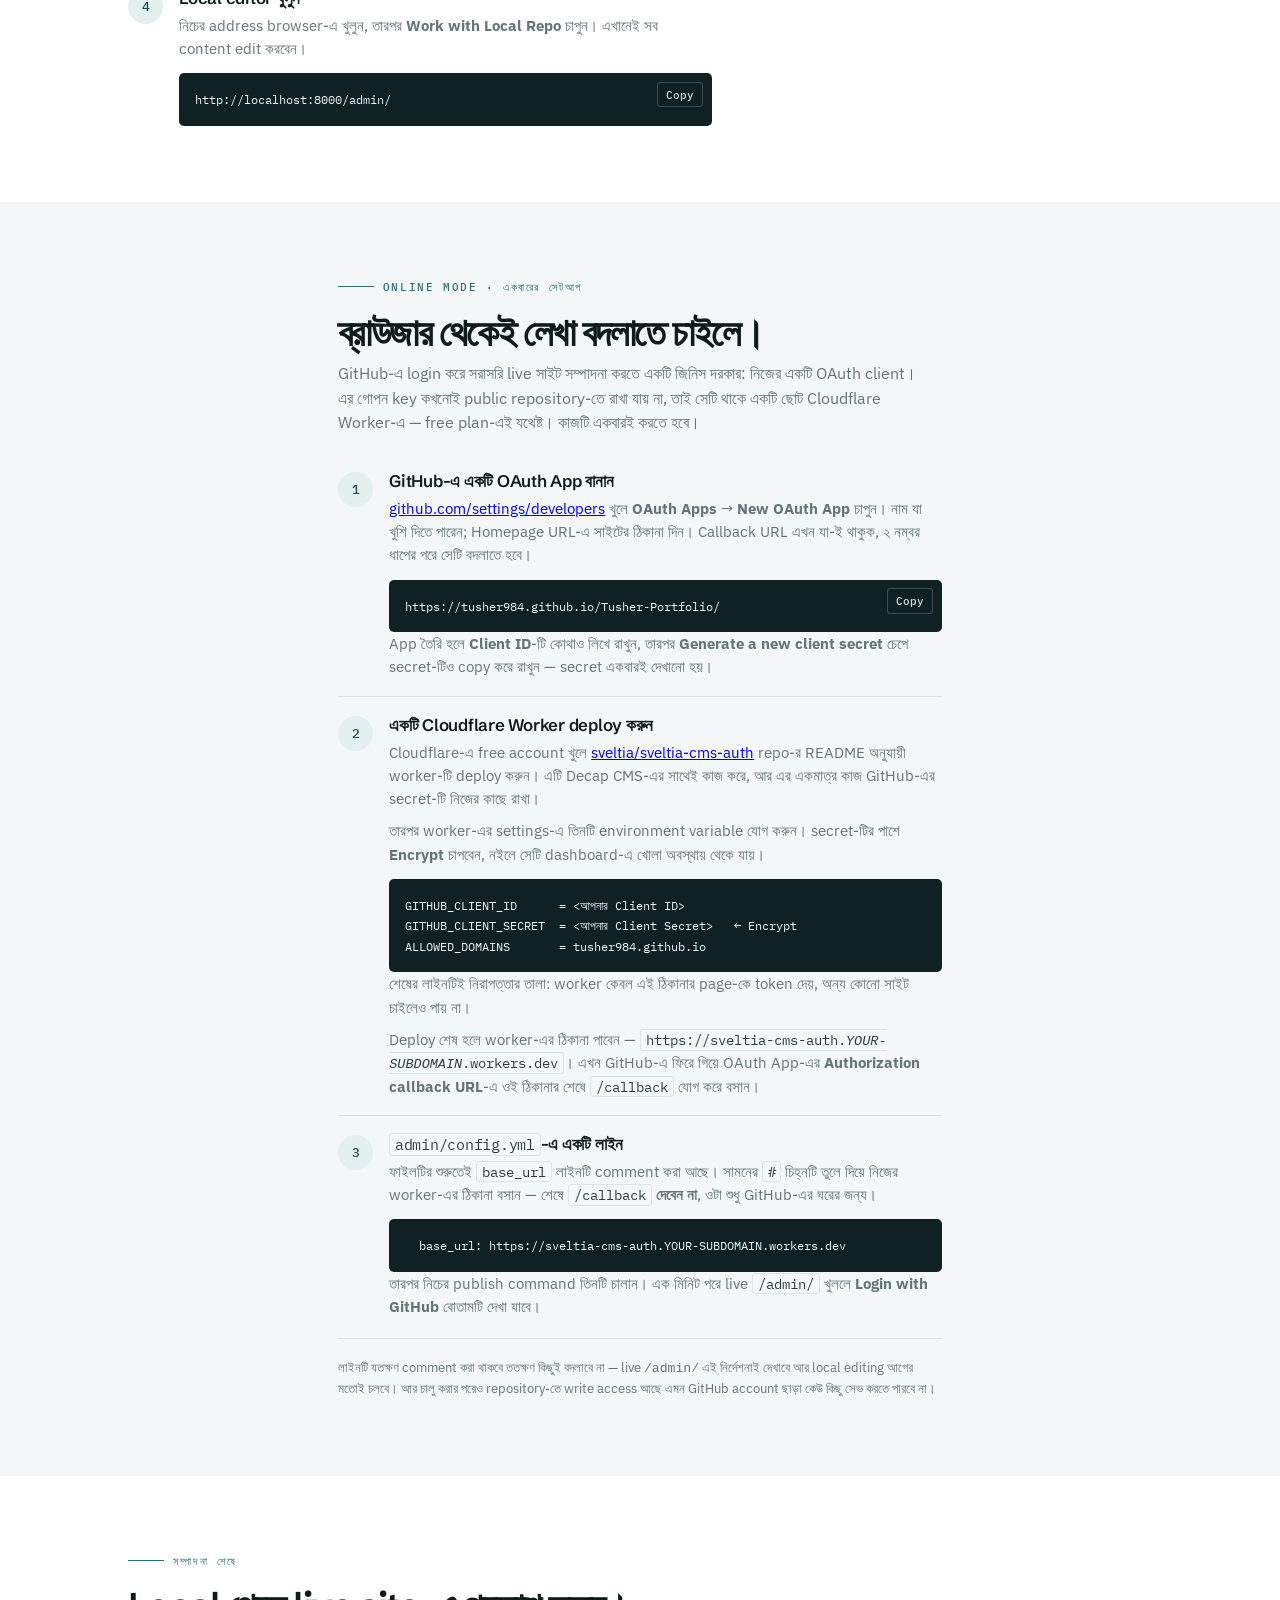
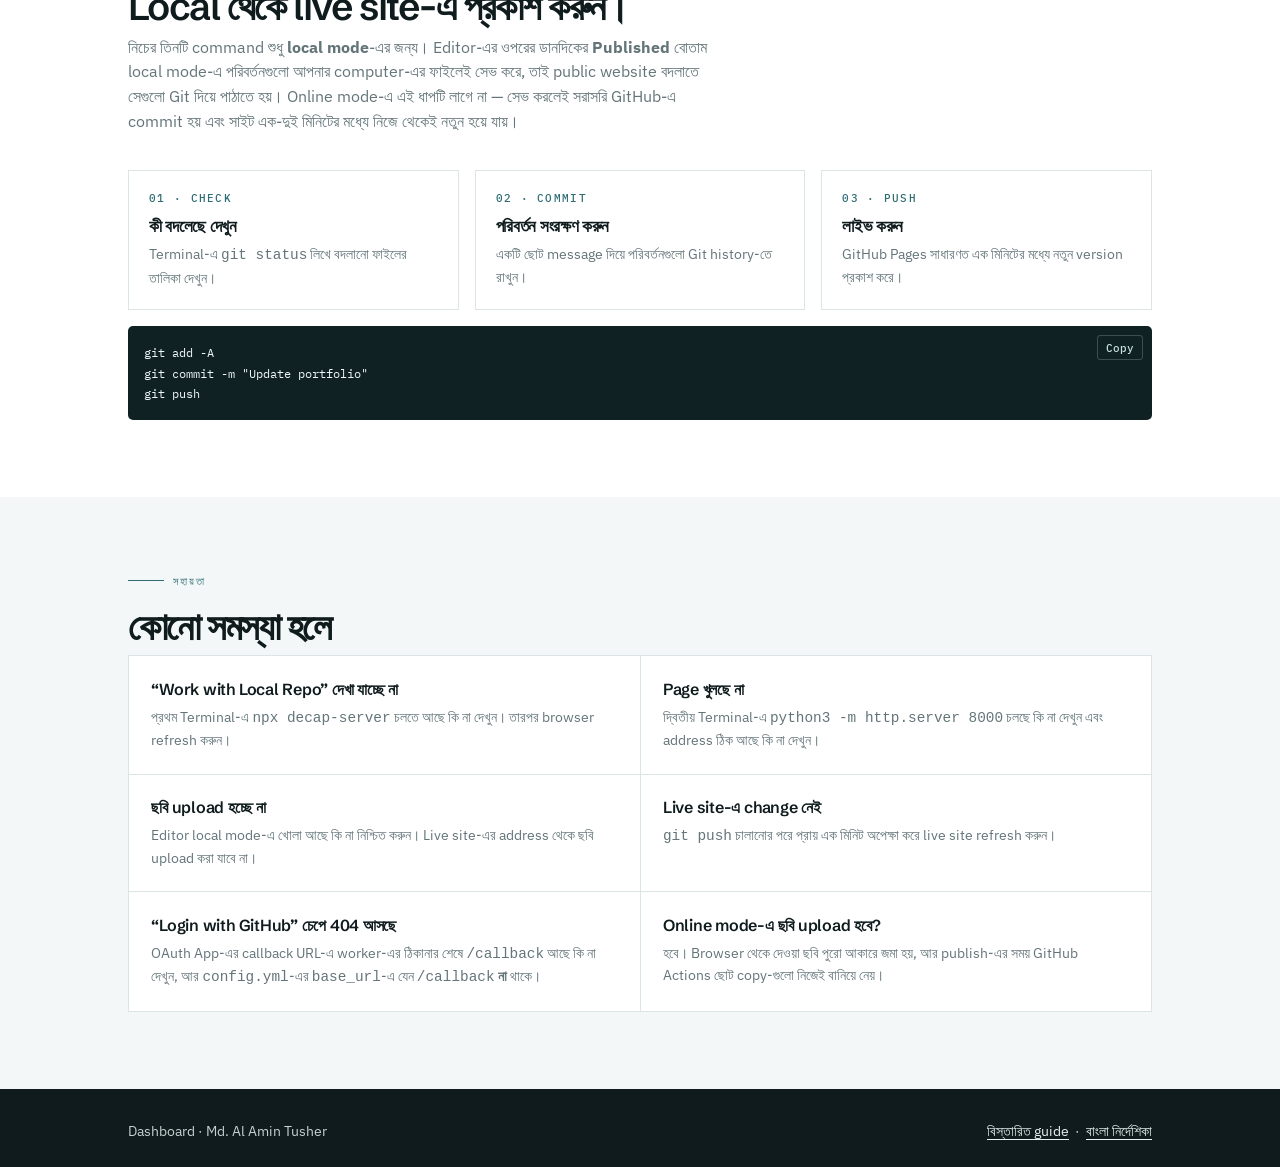
==== commit 242d68da: "Let the dashboard be used from a browser" ====
--- a/admin/index.html
+++ b/admin/index.html
@@ -4,7 +4,7 @@
 <meta charset="utf-8">
 <meta name="viewport" content="width=device-width, initial-scale=1">
 <meta name="robots" content="noindex, nofollow">
-<title>Local dashboard · Md. Al Amin Tusher</title>
+<title>Dashboard · Md. Al Amin Tusher</title>
 <link rel="icon" type="image/svg+xml" href="../assets/img/favicon.svg">
 <link rel="preconnect" href="https://fonts.googleapis.com">
 <link rel="preconnect" href="https://fonts.gstatic.com" crossorigin>
@@ -13,9 +13,13 @@
   :root { --paper:#fff; --wash:#f3f7f7; --wash-deep:#e9f0f0; --ink:#0f1b1d; --ink-2:#2c3d40; --muted:#647579; --rule:#dce5e5; --accent:#2f6d74; --accent-deep:#1d4e54; --accent-soft:#e4efef; --display:"Schibsted Grotesk",Arial,sans-serif; --body:"IBM Plex Sans",-apple-system,BlinkMacSystemFont,"Segoe UI",sans-serif; --mono:"IBM Plex Mono",ui-monospace,monospace; }
   * { box-sizing:border-box; }
   html { scroll-behavior:smooth; }
+  /* The one animated thing on the page is that smooth scroll, and the link to
+     the online-setup section is what triggers it. Honour the system setting. */
+  @media (prefers-reduced-motion:reduce) { html { scroll-behavior:auto; } }
   body { margin:0; background:var(--wash); color:var(--ink); font-family:var(--body); line-height:1.55; }
   #local-start { min-height:100vh; }
   .wrap { width:min(1120px,100%); margin:0 auto; padding:0 clamp(1.25rem,4vw,3rem); }
+  .wrap.narrow { width:min(700px,100%); }
   .topbar { background:var(--paper); border-bottom:1px solid var(--rule); }
   .topbar .wrap { min-height:4.5rem; display:flex; align-items:center; justify-content:space-between; gap:1rem; }
   .brand { font:600 1.05rem var(--display); letter-spacing:-.02em; }
@@ -27,15 +31,24 @@
   .eyebrow::before { content:""; display:block; width:2.25rem; height:1px; background:currentColor; }
   h1 { max-width:15ch; margin:0; font:600 clamp(2.55rem,6vw,5.2rem)/.98 var(--display); letter-spacing:-.055em; }
   .hero p { max-width:58ch; margin:1.35rem 0 0; color:var(--ink-2); font-size:clamp(1rem,1.6vw,1.18rem); }
-  .status { display:inline-flex; align-items:center; gap:.55rem; margin-top:1.5rem; padding:.55rem .8rem; border:1px solid #cfe0df; border-radius:999px; color:var(--accent-deep); background:rgba(255,255,255,.65); font-size:.82rem; }
+  .statuses { display:flex; flex-wrap:wrap; gap:.6rem; margin-top:1.5rem; }
+  .status { display:inline-flex; align-items:center; gap:.55rem; padding:.55rem .8rem; border:1px solid #cfe0df; border-radius:999px; color:var(--accent-deep); background:rgba(255,255,255,.65); font-size:.82rem; }
   .status::before { content:""; width:.5rem; height:.5rem; border-radius:50%; background:#2f8b72; box-shadow:0 0 0 3px rgba(47,139,114,.14); }
+  /* Second state: true, and not a failure — the online login is off until it is
+     set up, so it gets amber rather than the green "ready" dot. */
+  .status--todo { border-color:#e3d6b4; color:#6d5312; }
+  .status--todo::before { background:#b98a2e; box-shadow:0 0 0 3px rgba(185,138,46,.14); }
   .section { padding:clamp(3rem,6vw,5rem) 0; }
   .section--white { background:var(--paper); }
   .section-title { margin:0 0 .55rem; font:600 clamp(1.8rem,3vw,2.65rem)/1.05 var(--display); letter-spacing:-.04em; }
   .section-lead { max-width:58ch; margin:0 0 2.25rem; color:var(--muted); }
   .setup-grid { display:grid; grid-template-columns:minmax(0,1.2fr) minmax(280px,.8fr); gap:clamp(1.5rem,4vw,4rem); align-items:start; }
   .steps { display:grid; gap:1.1rem; margin:0; padding:0; list-style:none; }
-  .step { display:grid; grid-template-columns:2.2rem 1fr; gap:1rem; padding-bottom:1.1rem; border-bottom:1px solid var(--rule); }
+  /* minmax(0,…) rather than 1fr: a long URL in the text would otherwise set the
+     column's minimum width and push the whole step off a narrow screen. Paired
+     with the wrapping rule below so nothing has to overflow to stay readable. */
+  .step { display:grid; grid-template-columns:2.2rem minmax(0,1fr); gap:1rem; padding-bottom:1.1rem; border-bottom:1px solid var(--rule); }
+  .step code, .step a { overflow-wrap:anywhere; }
   .step:last-child { padding-bottom:0; border-bottom:0; }
   .number { display:grid; place-items:center; width:2.2rem; height:2.2rem; margin-top:.05rem; border-radius:50%; background:var(--accent-soft); color:var(--accent-deep); font:500 .8rem var(--mono); }
   .step h3 { margin:0 0 .35rem; font:600 1.05rem var(--display); letter-spacing:-.015em; }
@@ -44,6 +57,9 @@
   .step code { font:.9em var(--mono); color:var(--ink-2); background:var(--wash); border:1px solid var(--rule); border-radius:3px; padding:.05rem .3rem; }
   .command { position:relative; margin-top:.8rem; border-radius:5px; background:#102124; overflow:hidden; }
   .command pre { margin:0; padding:1rem 4.5rem 1rem 1rem; overflow:auto; color:#eff8f8; font:.78rem/1.65 var(--mono); white-space:pre-wrap; }
+  /* A block with nothing worth copying has no button, so it need not keep the
+     room for one — and the extra width is what lets a long URL stay on one line. */
+  .command--plain pre { padding-right:1rem; }
   .copy { position:absolute; top:.55rem; right:.55rem; padding:.3rem .5rem; border:1px solid rgba(255,255,255,.2); border-radius:3px; background:transparent; color:#cae0e0; font:500 .67rem var(--mono); cursor:pointer; }
   .copy:hover { color:#fff; border-color:rgba(255,255,255,.55); }
   .panel { padding:1.5rem; border:1px solid var(--rule); border-radius:5px; background:var(--paper); box-shadow:0 8px 26px rgba(15,27,29,.04); }
@@ -70,6 +86,16 @@
   #nc-root [class*="CustomIconWrapper"] { width:auto; height:auto; }
   #nc-root [class*="CustomIconWrapper"] img { width:4.25rem; height:4.25rem; border-radius:14px; box-shadow:0 10px 30px rgba(15,27,29,.12); }
   @media (max-width:760px) { .setup-grid,.publish-grid,.faq { grid-template-columns:1fr; } .hero { padding-top:3.75rem; } .topbar .wrap { min-height:4rem; } }
+  /* On a narrow phone there is no room for a button floating over the command:
+     the first line used to slide underneath it. Below this width the button
+     drops out of the corner and the command gets the whole block, breaking a
+     long path across lines rather than hiding it behind a scrollbar. What the
+     button copies is unchanged — the wrapping is only how it looks. */
+  @media (max-width:520px) {
+    .command { padding-bottom:.5rem; }
+    .command pre { padding-right:1rem; overflow-wrap:anywhere; }
+    .copy { position:static; display:block; margin:.15rem .55rem .25rem auto; }
+  }
 </style>
 </head>
 <body>
@@ -80,15 +106,15 @@
   <section class="hero">
     <div class="wrap">
       <p class="eyebrow">Portfolio dashboard</p>
-      <h1>নিজের কম্পিউটার থেকেই সাইট সম্পাদনা করুন।</h1>
-      <p>এই dashboard সম্পূর্ণ local। কোনো GitHub token, Netlify login বা online password লাগবে না। লেখাগুলো, ছবি ও ভিডিও বদলালে সেগুলো সরাসরি আপনার project folder-এ সেভ হবে।</p>
-      <span class="status">Local editing is ready</span>
+      <h1>নিজের কম্পিউটার থেকে, চাইলে ব্রাউজার থেকেও।</h1>
+      <p>দুটি পথ, একই editor। <strong>Local mode</strong> এখনই তৈরি — দুটি Terminal command, কোনো account বা password ছাড়াই, আর সব পরিবর্তন সরাসরি আপনার project folder-এ সেভ হয়। <strong>Online mode</strong> একবার সেট করে নিলে live <code>/admin/</code> ঠিকানাতেই “Login with GitHub” আসে; তখন আর এই কম্পিউটারটিরই দরকার থাকে না।</p>
+      <div class="statuses"><span class="status">Local editing is ready</span><span class="status status--todo">Online login: one-time setup</span></div>
     </div>
   </section>
   <section class="section section--white">
     <div class="wrap setup-grid">
       <div>
-        <p class="eyebrow">শুরু করার নিয়ম</p>
+        <p class="eyebrow">Local mode · শুরু করার নিয়ম</p>
         <h2 class="section-title">দুটি Terminal, চারটি ছোট ধাপ।</h2>
         <p class="section-lead">প্রথমবার <code>npx</code> Decap CMS download করতে ইন্টারনেট লাগতে পারে। পরেরবার সাধারণত শুধু command দুটো চালালেই হবে।</p>
         <ol class="steps">
@@ -106,15 +132,30 @@
           <li><strong>Work with Local Repo</strong> button চাপা হয়েছে</li>
           <li>সাইটের সব ৯টি section editor-এ দেখা যাচ্ছে</li>
         </ul>
-        <p class="small-note">Live <code>/admin/</code> page শুধুই এই নির্দেশনা দেখায়। Editor সবসময় <code>localhost</code> address থেকে খুলবেন।</p>
+        <p class="small-note">Online mode চালু না করা পর্যন্ত live <code>/admin/</code> page শুধু এই নির্দেশনাই দেখায়, আর editor খুলবে <code>localhost</code> ঠিকানা থেকে। চালু করার নিয়ম <a href="#online">নিচে দেওয়া আছে</a>।</p>
       </aside>
     </div>
   </section>
-  <section class="section">
+  <section class="section" id="online">
+    <div class="wrap narrow">
+      <p class="eyebrow">Online mode · একবারের সেটআপ</p>
+      <h2 class="section-title">ব্রাউজার থেকেই লেখা বদলাতে চাইলে।</h2>
+      <p class="section-lead">GitHub-এ login করে সরাসরি live সাইট সম্পাদনা করতে একটি জিনিস দরকার: নিজের একটি OAuth client। এর গোপন key কখনোই public repository-তে রাখা যায় না, তাই সেটি থাকে একটি ছোট Cloudflare Worker-এ — free plan-এই যথেষ্ট। কাজটি একবারই করতে হবে।</p>
+      <ol class="steps">
+        <li class="step"><span class="number">1</span><div><h3>GitHub-এ একটি OAuth App বানান</h3><p><a href="https://github.com/settings/developers" target="_blank" rel="noopener">github.com/settings/developers</a> খুলে <strong>OAuth Apps</strong> → <strong>New OAuth App</strong> চাপুন। নাম যা খুশি দিতে পারেন; Homepage URL-এ সাইটের ঠিকানা দিন। Callback URL এখন যা-ই থাকুক, ২ নম্বর ধাপের পরে সেটি বদলাতে হবে।</p><div class="command"><pre>https://tusher984.github.io/Tusher-Portfolio/</pre><button class="copy" type="button">Copy</button></div><p>App তৈরি হলে <strong>Client ID</strong>-টি কোথাও লিখে রাখুন, তারপর <strong>Generate a new client secret</strong> চেপে secret-টিও copy করে রাখুন — secret একবারই দেখানো হয়।</p></div></li>
+        <li class="step"><span class="number">2</span><div><h3>একটি Cloudflare Worker deploy করুন</h3><p>Cloudflare-এ free account খুলে <a href="https://github.com/sveltia/sveltia-cms-auth" target="_blank" rel="noopener">sveltia/sveltia-cms-auth</a> repo-র README অনুযায়ী worker-টি deploy করুন। এটি Decap CMS-এর সাথেই কাজ করে, আর এর একমাত্র কাজ GitHub-এর secret-টি নিজের কাছে রাখা।</p><p>তারপর worker-এর settings-এ তিনটি environment variable যোগ করুন। secret-টির পাশে <strong>Encrypt</strong> চাপবেন, নইলে সেটি dashboard-এ খোলা অবস্থায় থেকে যায়।</p><div class="command command--plain"><pre>GITHUB_CLIENT_ID      = &lt;আপনার Client ID&gt;
+GITHUB_CLIENT_SECRET  = &lt;আপনার Client Secret&gt;   ← Encrypt
+ALLOWED_DOMAINS       = tusher984.github.io</pre></div><p>শেষের লাইনটিই নিরাপত্তার তালা: worker কেবল এই ঠিকানার page-কে token দেয়, অন্য কোনো সাইট চাইলেও পায় না।</p><p>Deploy শেষ হলে worker-এর ঠিকানা পাবেন — <code>https://sveltia-cms-auth.<em>YOUR-SUBDOMAIN</em>.workers.dev</code>। এখন GitHub-এ ফিরে গিয়ে OAuth App-এর <strong>Authorization callback URL</strong>-এ ওই ঠিকানার শেষে <code>/callback</code> যোগ করে বসান।</p></div></li>
+        <li class="step"><span class="number">3</span><div><h3><code>admin/config.yml</code>-এ একটি লাইন</h3><p>ফাইলটির শুরুতেই <code>base_url</code> লাইনটি comment করা আছে। সামনের <code>#</code> চিহ্নটি তুলে দিয়ে নিজের worker-এর ঠিকানা বসান — শেষে <code>/callback</code> <strong>দেবেন না</strong>, ওটা শুধু GitHub-এর ঘরের জন্য।</p><div class="command command--plain"><pre>  base_url: https://sveltia-cms-auth.YOUR-SUBDOMAIN.workers.dev</pre></div><p>তারপর নিচের publish command তিনটি চালান। এক মিনিট পরে live <code>/admin/</code> খুললে <strong>Login with GitHub</strong> বোতামটি দেখা যাবে।</p></div></li>
+      </ol>
+      <p class="small-note">লাইনটি যতক্ষণ comment করা থাকবে ততক্ষণ কিছুই বদলাবে না — live <code>/admin/</code> এই নির্দেশনাই দেখাবে আর local editing আগের মতোই চলবে। আর চালু করার পরেও repository-তে write access আছে এমন GitHub account ছাড়া কেউ কিছু সেভ করতে পারবে না।</p>
+    </div>
+  </section>
+  <section class="section section--white">
     <div class="wrap">
       <p class="eyebrow">সম্পাদনা শেষে</p>
       <h2 class="section-title">Local থেকে live site-এ প্রকাশ করুন।</h2>
-      <p class="section-lead">Editor-এর ওপরের ডানদিকের <strong>Published</strong> বোতাম দিয়ে publish করলে পরিবর্তন শুধু আপনার computer-এর ফাইলে সেভ হয়। Public website বদলাতে নিচের তিনটি Git command চালাতে হবে।</p>
+      <p class="section-lead">নিচের তিনটি command শুধু <strong>local mode</strong>-এর জন্য। Editor-এর ওপরের ডানদিকের <strong>Published</strong> বোতাম local mode-এ পরিবর্তনগুলো আপনার computer-এর ফাইলেই সেভ করে, তাই public website বদলাতে সেগুলো Git দিয়ে পাঠাতে হয়। Online mode-এ এই ধাপটি লাগে না — সেভ করলেই সরাসরি GitHub-এ commit হয় এবং সাইট এক-দুই মিনিটের মধ্যে নিজে থেকেই নতুন হয়ে যায়।</p>
       <div class="publish-grid">
         <article class="publish-card"><p class="kicker">01 · Check</p><h3>কী বদলেছে দেখুন</h3><p>Terminal-এ <code>git status</code> লিখে বদলানো ফাইলের তালিকা দেখুন।</p></article>
         <article class="publish-card"><p class="kicker">02 · Commit</p><h3>পরিবর্তন সংরক্ষণ করুন</h3><p>একটি ছোট message দিয়ে পরিবর্তনগুলো Git history-তে রাখুন।</p></article>
@@ -125,7 +166,7 @@
 git push</pre><button class="copy" type="button">Copy</button></div>
     </div>
   </section>
-  <section class="section section--white">
+  <section class="section">
     <div class="wrap">
       <p class="eyebrow">সহায়তা</p>
       <h2 class="section-title">কোনো সমস্যা হলে</h2>
@@ -134,21 +175,40 @@
         <article><h3>Page খুলছে না</h3><p>দ্বিতীয় Terminal-এ <code>python3 -m http.server 8000</code> চলছে কি না দেখুন এবং address ঠিক আছে কি না দেখুন।</p></article>
         <article><h3>ছবি upload হচ্ছে না</h3><p>Editor local mode-এ খোলা আছে কি না নিশ্চিত করুন। Live site-এর address থেকে ছবি upload করা যাবে না।</p></article>
         <article><h3>Live site-এ change নেই</h3><p><code>git push</code> চালানোর পরে প্রায় এক মিনিট অপেক্ষা করে live site refresh করুন।</p></article>
+        <article><h3>“Login with GitHub” চেপে 404 আসছে</h3><p>OAuth App-এর callback URL-এ worker-এর ঠিকানার শেষে <code>/callback</code> আছে কি না দেখুন, আর <code>config.yml</code>-এর <code>base_url</code>-এ যেন <code>/callback</code> <strong>না</strong> থাকে।</p></article>
+        <article><h3>Online mode-এ ছবি upload হবে?</h3><p>হবে। Browser থেকে দেওয়া ছবি পুরো আকারে জমা হয়, আর publish-এর সময় GitHub Actions ছোট copy-গুলো নিজেই বানিয়ে নেয়।</p></article>
       </div>
     </div>
   </section>
-  <footer class="footer"><div class="wrap"><span>Local dashboard · Md. Al Amin Tusher</span><span><a href="guide.html">বিস্তারিত guide</a> &nbsp;·&nbsp; <a href="https://github.com/tusher984/Tusher-Portfolio/blob/main/README-bn.md" target="_blank" rel="noopener">বাংলা নির্দেশিকা</a></span></div></footer>
+  <footer class="footer"><div class="wrap"><span>Dashboard · Md. Al Amin Tusher</span><span><a href="guide.html">বিস্তারিত guide</a> &nbsp;·&nbsp; <a href="https://github.com/tusher984/Tusher-Portfolio/blob/main/README-bn.md" target="_blank" rel="noopener">বাংলা নির্দেশিকা</a></span></div></footer>
 </main>
 <div id="nc-root"></div>
 <script>
   (function () {
     var local = /^(localhost|127\.0\.0\.1|\[::1\])$/i.test(window.location.hostname);
-    if (local) {
+
+    function bootEditor() {
       document.getElementById('local-start').hidden = true;
       var cms = document.createElement('script');
       cms.src = 'https://unpkg.com/decap-cms@^3.0.0/dist/decap-cms.js';
       cms.onload = function () { var previews = document.createElement('script'); previews.src = 'previews.js?v=1'; document.body.appendChild(previews); };
       document.body.appendChild(cms);
+    }
+
+    if (local) {
+      /* decap-server is answering on 8081, or the editor will say so itself. */
+      bootEditor();
+    } else {
+      /* On the live site the editor is only worth showing once an OAuth client
+         exists. Without one Decap falls back to Netlify's service and the login
+         button dead-ends on a 404 — worse than no editor at all. config.yml is
+         the single source of truth for that URL, so ask it instead of naming the
+         worker a second time here. A commented-out base_url must not count,
+         which is why the test starts at the beginning of the line. */
+      fetch('config.yml', { cache: 'no-cache' })
+        .then(function (res) { return res.ok ? res.text() : ''; })
+        .then(function (yml) { if (/^\s*base_url:\s*\S/m.test(yml)) bootEditor(); })
+        .catch(function () { /* Leave the setup guide on screen. */ });
     }
     document.querySelectorAll('.copy').forEach(function (button) {
       button.addEventListener('click', function () {
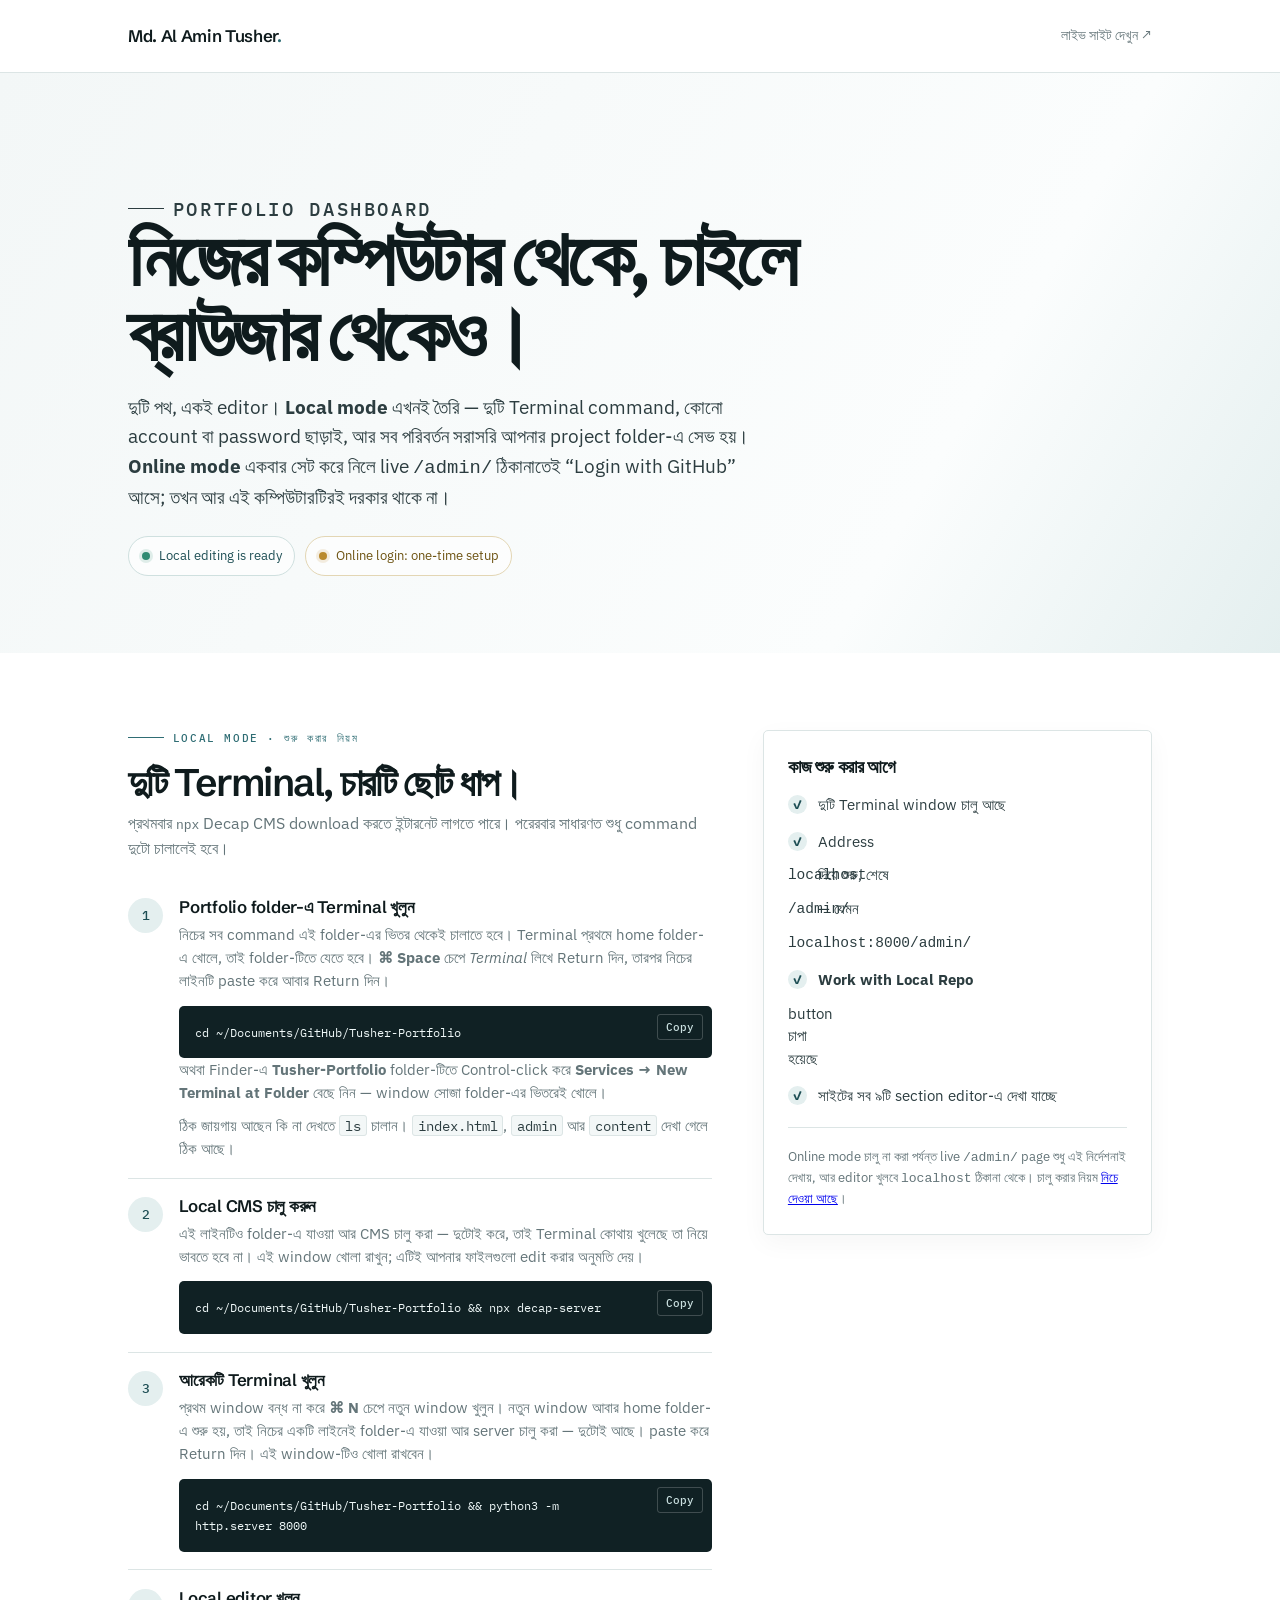
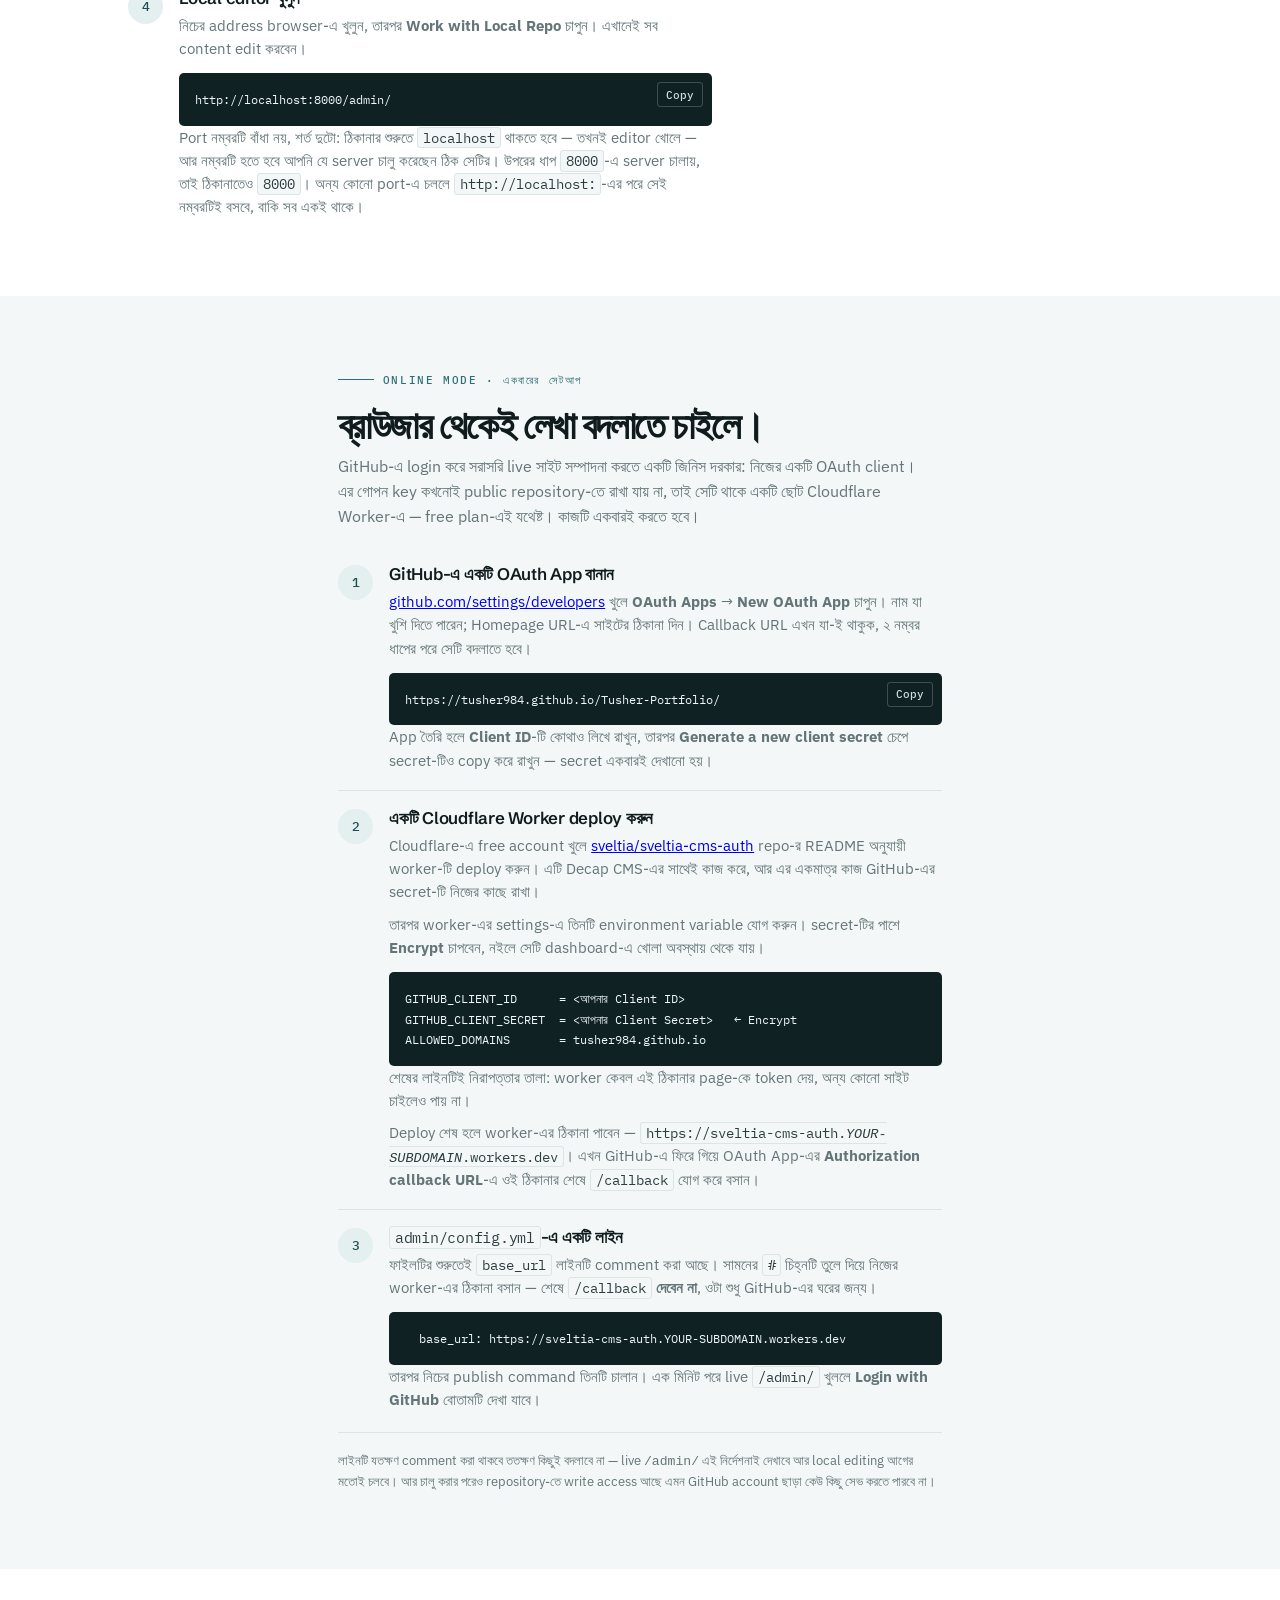
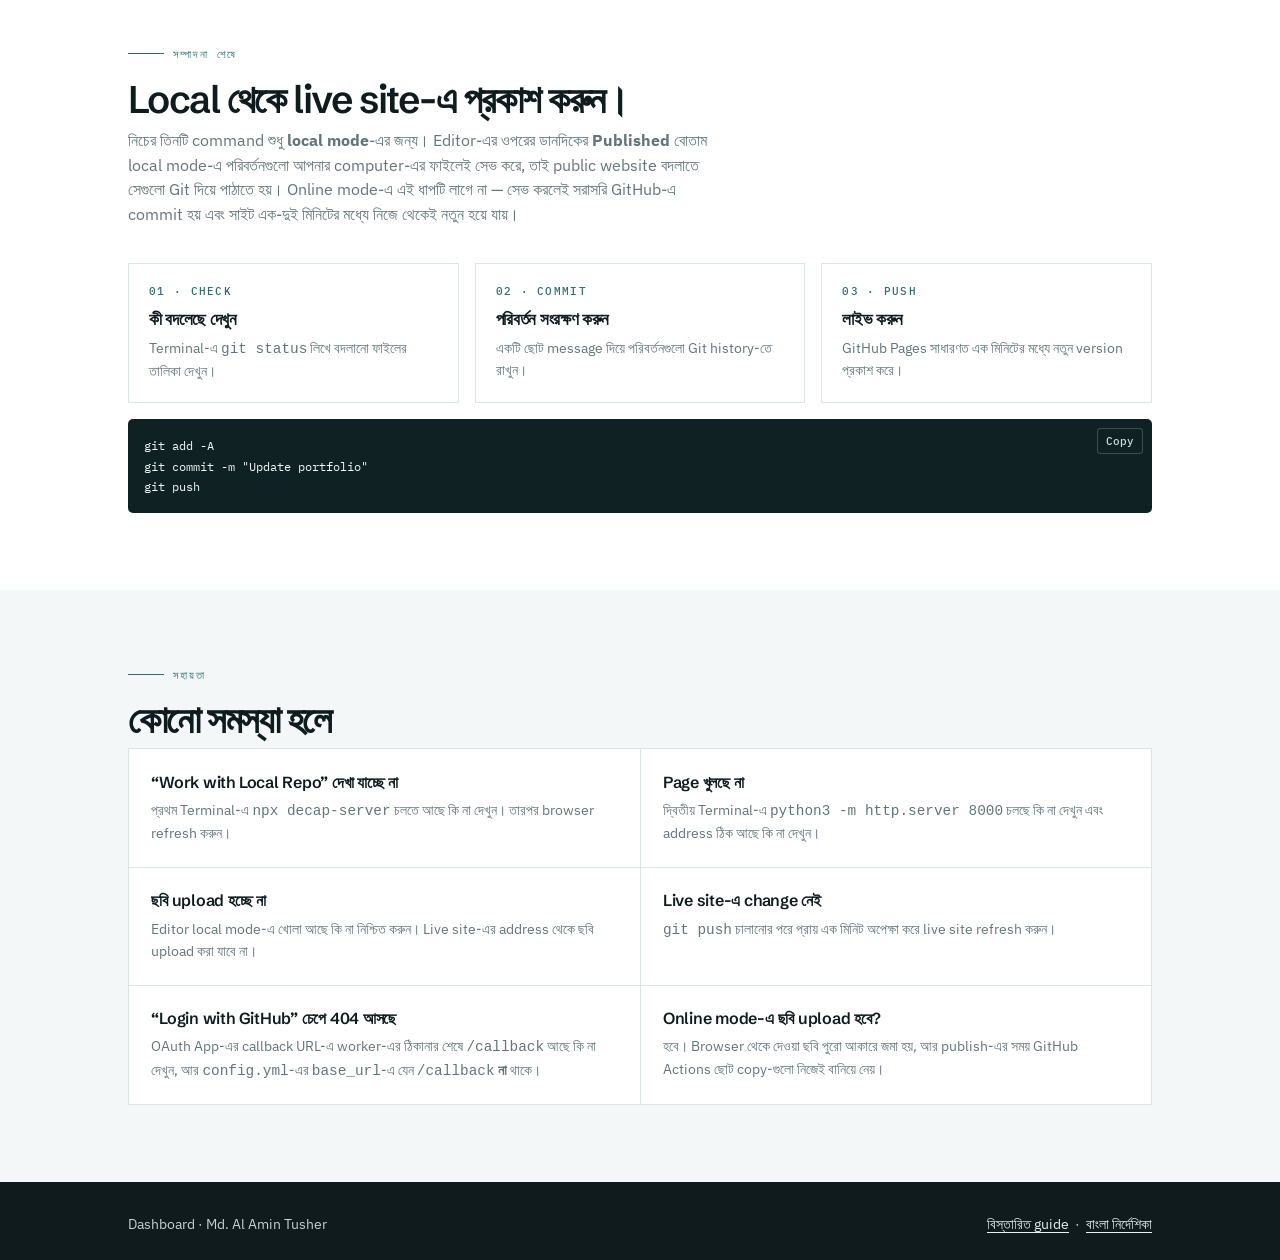
==== commit ea11f3ae: "m" ====
--- a/admin/index.html
+++ b/admin/index.html
@@ -121,14 +121,14 @@
           <li class="step"><span class="number">1</span><div><h3>Portfolio folder-এ Terminal খুলুন</h3><p>নিচের সব command এই folder-এর ভিতর থেকেই চালাতে হবে। Terminal প্রথমে home folder-এ খোলে, তাই folder-টিতে যেতে হবে। <strong>⌘ Space</strong> চেপে <em>Terminal</em> লিখে Return দিন, তারপর নিচের লাইনটি paste করে আবার Return দিন।</p><div class="command"><pre>cd ~/Documents/GitHub/Tusher-Portfolio</pre><button class="copy" type="button">Copy</button></div><p>অথবা Finder-এ <strong>Tusher-Portfolio</strong> folder-টিতে Control-click করে <strong>Services → New Terminal at Folder</strong> বেছে নিন — window সোজা folder-এর ভিতরেই খোলে।</p><p>ঠিক জায়গায় আছেন কি না দেখতে <code>ls</code> চালান। <code>index.html</code>, <code>admin</code> আর <code>content</code> দেখা গেলে ঠিক আছে।</p></div></li>
           <li class="step"><span class="number">2</span><div><h3>Local CMS চালু করুন</h3><p>এই লাইনটিও folder-এ যাওয়া আর CMS চালু করা — দুটোই করে, তাই Terminal কোথায় খুলেছে তা নিয়ে ভাবতে হবে না। এই window খোলা রাখুন; এটিই আপনার ফাইলগুলো edit করার অনুমতি দেয়।</p><div class="command"><pre>cd ~/Documents/GitHub/Tusher-Portfolio &amp;&amp; npx decap-server</pre><button class="copy" type="button">Copy</button></div></div></li>
           <li class="step"><span class="number">3</span><div><h3>আরেকটি Terminal খুলুন</h3><p>প্রথম window বন্ধ না করে <strong>⌘ N</strong> চেপে নতুন window খুলুন। নতুন window আবার home folder-এ শুরু হয়, তাই নিচের একটি লাইনেই folder-এ যাওয়া আর server চালু করা — দুটোই আছে। paste করে Return দিন। এই window-টিও খোলা রাখবেন।</p><div class="command"><pre>cd ~/Documents/GitHub/Tusher-Portfolio &amp;&amp; python3 -m http.server 8000</pre><button class="copy" type="button">Copy</button></div></div></li>
-          <li class="step"><span class="number">4</span><div><h3>Local editor খুলুন</h3><p>নিচের address browser-এ খুলুন, তারপর <strong>Work with Local Repo</strong> চাপুন। এখানেই সব content edit করবেন।</p><div class="command"><pre>http://localhost:8000/admin/</pre><button class="copy" type="button">Copy</button></div></div></li>
+          <li class="step"><span class="number">4</span><div><h3>Local editor খুলুন</h3><p>নিচের address browser-এ খুলুন, তারপর <strong>Work with Local Repo</strong> চাপুন। এখানেই সব content edit করবেন।</p><div class="command"><pre>http://localhost:8000/admin/</pre><button class="copy" type="button">Copy</button></div><p>Port নম্বরটি বাঁধা নয়, শর্ত দুটো: ঠিকানার শুরুতে <code>localhost</code> থাকতে হবে — তখনই editor খোলে — আর নম্বরটি হতে হবে আপনি যে server চালু করেছেন ঠিক সেটির। উপরের ধাপ <code>8000</code>-এ server চালায়, তাই ঠিকানাতেও <code>8000</code>। অন্য কোনো port-এ চললে <code>http://localhost:</code>-এর পরে সেই নম্বরটিই বসবে, বাকি সব একই থাকে।</p></div></li>
         </ol>
       </div>
       <aside class="panel">
         <h3>কাজ শুরু করার আগে</h3>
         <ul class="checklist">
           <li>দুটি Terminal window চালু আছে</li>
-          <li>Address-এ <code>localhost:8000/admin/</code> লেখা আছে</li>
+          <li>Address <code>localhost</code> দিয়ে শুরু, শেষে <code>/admin/</code> — যেমন <code>localhost:8000/admin/</code></li>
           <li><strong>Work with Local Repo</strong> button চাপা হয়েছে</li>
           <li>সাইটের সব ৯টি section editor-এ দেখা যাচ্ছে</li>
         </ul>
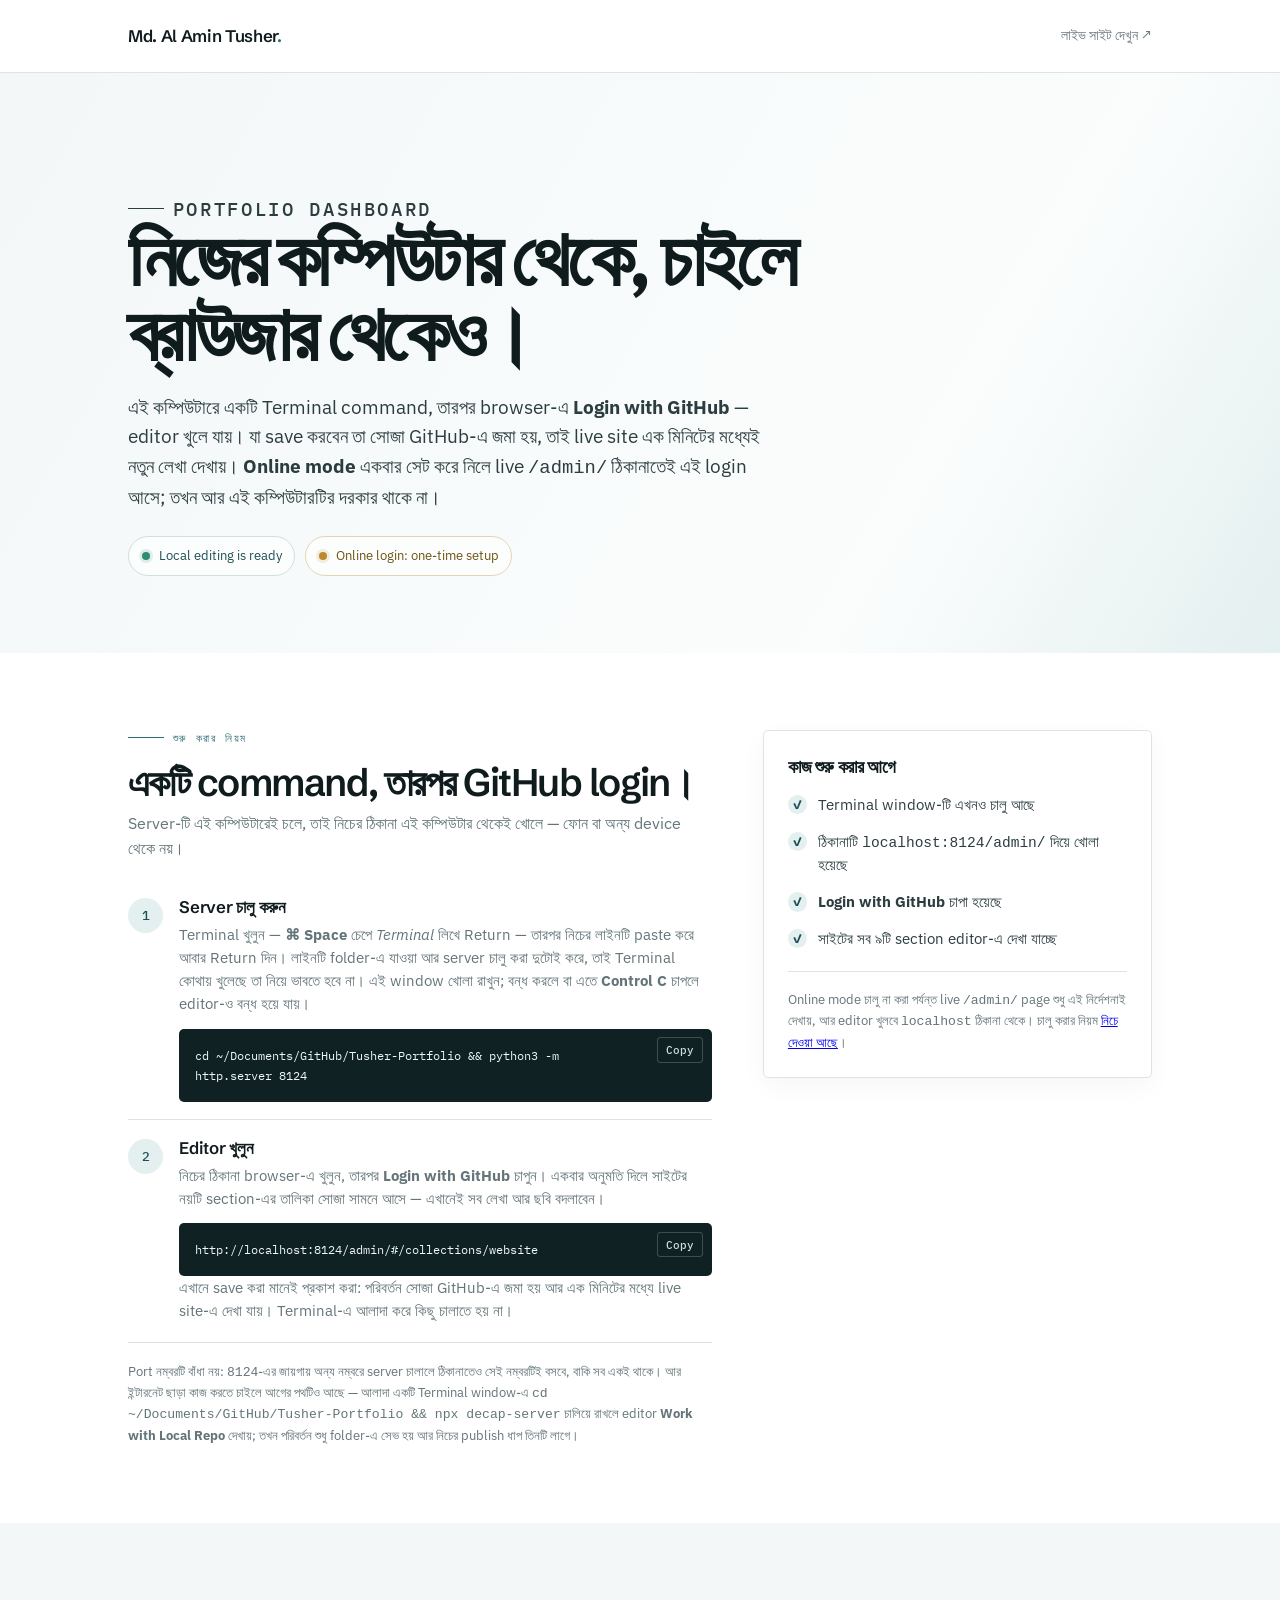
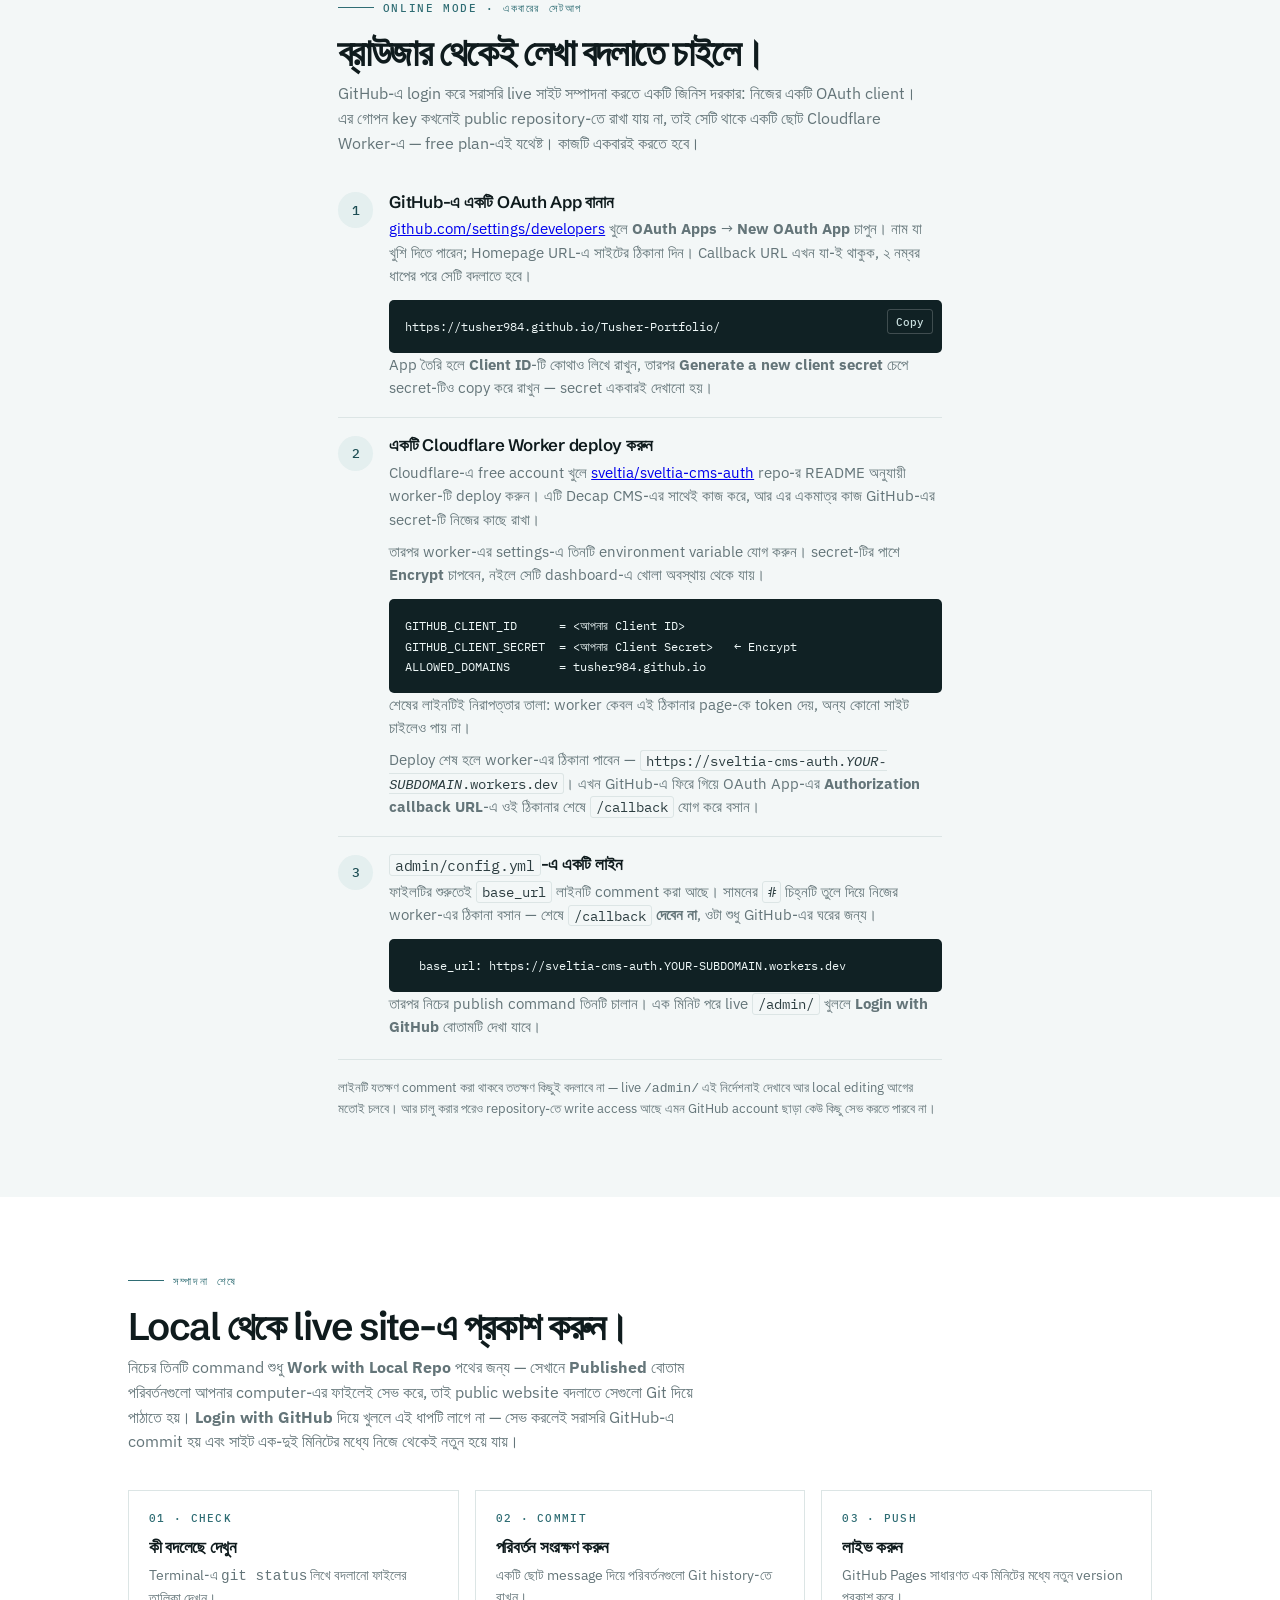
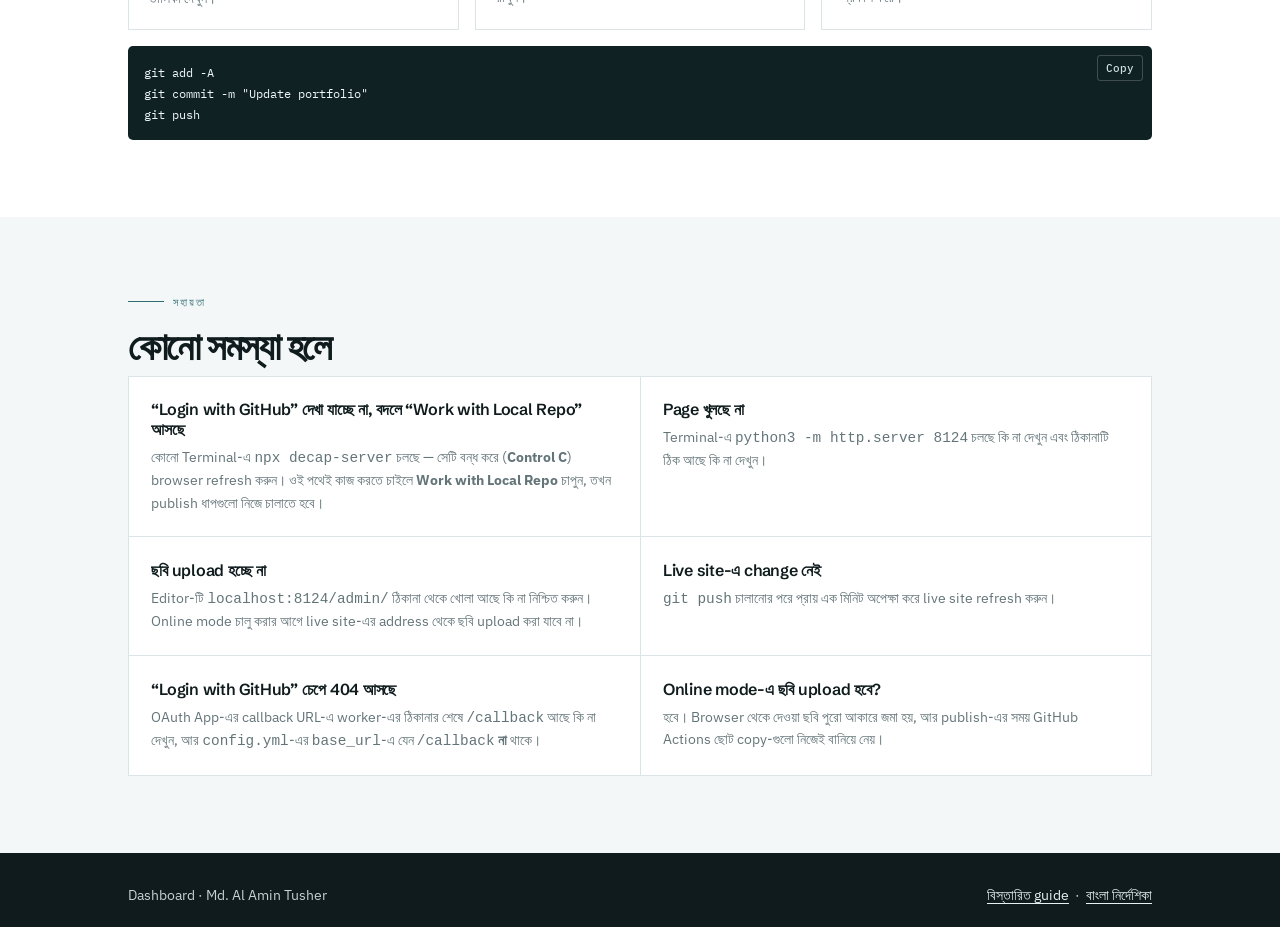
==== commit 7f4b4a67: "c" ====
--- a/admin/index.html
+++ b/admin/index.html
@@ -65,6 +65,9 @@
   .panel { padding:1.5rem; border:1px solid var(--rule); border-radius:5px; background:var(--paper); box-shadow:0 8px 26px rgba(15,27,29,.04); }
   .panel h3 { margin:0 0 1rem; font:600 1.15rem var(--display); letter-spacing:-.02em; }
   .checklist { display:grid; gap:.9rem; padding:0; margin:0; list-style:none; }
+  /* Two columns: the tick, then the line. Every child of the li is its own grid
+     item, so the text has to arrive as a single <span> — a bare <code> or
+     <strong> beside loose text would be dealt into the 1.2rem tick column. */
   .checklist li { display:grid; grid-template-columns:1.2rem 1fr; gap:.7rem; color:var(--ink-2); font-size:.91rem; }
   .checklist li::before { content:"✓"; display:grid; place-items:center; width:1.2rem; height:1.2rem; margin-top:.08rem; color:var(--accent-deep); background:var(--accent-soft); border-radius:50%; font-size:.72rem; font-weight:700; }
   .small-note { margin:1.25rem 0 0; padding-top:1.15rem; border-top:1px solid var(--rule); color:var(--muted); font-size:.82rem; }
@@ -107,30 +110,29 @@
     <div class="wrap">
       <p class="eyebrow">Portfolio dashboard</p>
       <h1>নিজের কম্পিউটার থেকে, চাইলে ব্রাউজার থেকেও।</h1>
-      <p>দুটি পথ, একই editor। <strong>Local mode</strong> এখনই তৈরি — দুটি Terminal command, কোনো account বা password ছাড়াই, আর সব পরিবর্তন সরাসরি আপনার project folder-এ সেভ হয়। <strong>Online mode</strong> একবার সেট করে নিলে live <code>/admin/</code> ঠিকানাতেই “Login with GitHub” আসে; তখন আর এই কম্পিউটারটিরই দরকার থাকে না।</p>
+      <p>এই কম্পিউটারে একটি Terminal command, তারপর browser-এ <strong>Login with GitHub</strong> — editor খুলে যায়। যা save করবেন তা সোজা GitHub-এ জমা হয়, তাই live site এক মিনিটের মধ্যেই নতুন লেখা দেখায়। <strong>Online mode</strong> একবার সেট করে নিলে live <code>/admin/</code> ঠিকানাতেই এই login আসে; তখন আর এই কম্পিউটারটির দরকার থাকে না।</p>
       <div class="statuses"><span class="status">Local editing is ready</span><span class="status status--todo">Online login: one-time setup</span></div>
     </div>
   </section>
   <section class="section section--white">
     <div class="wrap setup-grid">
       <div>
-        <p class="eyebrow">Local mode · শুরু করার নিয়ম</p>
-        <h2 class="section-title">দুটি Terminal, চারটি ছোট ধাপ।</h2>
-        <p class="section-lead">প্রথমবার <code>npx</code> Decap CMS download করতে ইন্টারনেট লাগতে পারে। পরেরবার সাধারণত শুধু command দুটো চালালেই হবে।</p>
+        <p class="eyebrow">শুরু করার নিয়ম</p>
+        <h2 class="section-title">একটি command, তারপর GitHub login।</h2>
+        <p class="section-lead">Server-টি এই কম্পিউটারেই চলে, তাই নিচের ঠিকানা এই কম্পিউটার থেকেই খোলে — ফোন বা অন্য device থেকে নয়।</p>
         <ol class="steps">
-          <li class="step"><span class="number">1</span><div><h3>Portfolio folder-এ Terminal খুলুন</h3><p>নিচের সব command এই folder-এর ভিতর থেকেই চালাতে হবে। Terminal প্রথমে home folder-এ খোলে, তাই folder-টিতে যেতে হবে। <strong>⌘ Space</strong> চেপে <em>Terminal</em> লিখে Return দিন, তারপর নিচের লাইনটি paste করে আবার Return দিন।</p><div class="command"><pre>cd ~/Documents/GitHub/Tusher-Portfolio</pre><button class="copy" type="button">Copy</button></div><p>অথবা Finder-এ <strong>Tusher-Portfolio</strong> folder-টিতে Control-click করে <strong>Services → New Terminal at Folder</strong> বেছে নিন — window সোজা folder-এর ভিতরেই খোলে।</p><p>ঠিক জায়গায় আছেন কি না দেখতে <code>ls</code> চালান। <code>index.html</code>, <code>admin</code> আর <code>content</code> দেখা গেলে ঠিক আছে।</p></div></li>
-          <li class="step"><span class="number">2</span><div><h3>Local CMS চালু করুন</h3><p>এই লাইনটিও folder-এ যাওয়া আর CMS চালু করা — দুটোই করে, তাই Terminal কোথায় খুলেছে তা নিয়ে ভাবতে হবে না। এই window খোলা রাখুন; এটিই আপনার ফাইলগুলো edit করার অনুমতি দেয়।</p><div class="command"><pre>cd ~/Documents/GitHub/Tusher-Portfolio &amp;&amp; npx decap-server</pre><button class="copy" type="button">Copy</button></div></div></li>
-          <li class="step"><span class="number">3</span><div><h3>আরেকটি Terminal খুলুন</h3><p>প্রথম window বন্ধ না করে <strong>⌘ N</strong> চেপে নতুন window খুলুন। নতুন window আবার home folder-এ শুরু হয়, তাই নিচের একটি লাইনেই folder-এ যাওয়া আর server চালু করা — দুটোই আছে। paste করে Return দিন। এই window-টিও খোলা রাখবেন।</p><div class="command"><pre>cd ~/Documents/GitHub/Tusher-Portfolio &amp;&amp; python3 -m http.server 8000</pre><button class="copy" type="button">Copy</button></div></div></li>
-          <li class="step"><span class="number">4</span><div><h3>Local editor খুলুন</h3><p>নিচের address browser-এ খুলুন, তারপর <strong>Work with Local Repo</strong> চাপুন। এখানেই সব content edit করবেন।</p><div class="command"><pre>http://localhost:8000/admin/</pre><button class="copy" type="button">Copy</button></div><p>Port নম্বরটি বাঁধা নয়, শর্ত দুটো: ঠিকানার শুরুতে <code>localhost</code> থাকতে হবে — তখনই editor খোলে — আর নম্বরটি হতে হবে আপনি যে server চালু করেছেন ঠিক সেটির। উপরের ধাপ <code>8000</code>-এ server চালায়, তাই ঠিকানাতেও <code>8000</code>। অন্য কোনো port-এ চললে <code>http://localhost:</code>-এর পরে সেই নম্বরটিই বসবে, বাকি সব একই থাকে।</p></div></li>
+          <li class="step"><span class="number">1</span><div><h3>Server চালু করুন</h3><p>Terminal খুলুন — <strong>⌘ Space</strong> চেপে <em>Terminal</em> লিখে Return — তারপর নিচের লাইনটি paste করে আবার Return দিন। লাইনটি folder-এ যাওয়া আর server চালু করা দুটোই করে, তাই Terminal কোথায় খুলেছে তা নিয়ে ভাবতে হবে না। এই window খোলা রাখুন; বন্ধ করলে বা এতে <strong>Control C</strong> চাপলে editor-ও বন্ধ হয়ে যায়।</p><div class="command"><pre>cd ~/Documents/GitHub/Tusher-Portfolio &amp;&amp; python3 -m http.server 8124</pre><button class="copy" type="button">Copy</button></div></div></li>
+          <li class="step"><span class="number">2</span><div><h3>Editor খুলুন</h3><p>নিচের ঠিকানা browser-এ খুলুন, তারপর <strong>Login with GitHub</strong> চাপুন। একবার অনুমতি দিলে সাইটের নয়টি section-এর তালিকা সোজা সামনে আসে — এখানেই সব লেখা আর ছবি বদলাবেন।</p><div class="command"><pre>http://localhost:8124/admin/#/collections/website</pre><button class="copy" type="button">Copy</button></div><p>এখানে save করা মানেই প্রকাশ করা: পরিবর্তন সোজা GitHub-এ জমা হয় আর এক মিনিটের মধ্যে live site-এ দেখা যায়। Terminal-এ আলাদা করে কিছু চালাতে হয় না।</p></div></li>
         </ol>
+        <p class="small-note">Port নম্বরটি বাঁধা নয়: <code>8124</code>-এর জায়গায় অন্য নম্বরে server চালালে ঠিকানাতেও সেই নম্বরটিই বসবে, বাকি সব একই থাকে। আর ইন্টারনেট ছাড়া কাজ করতে চাইলে আগের পথটিও আছে — আলাদা একটি Terminal window-এ <code>cd ~/Documents/GitHub/Tusher-Portfolio &amp;&amp; npx decap-server</code> চালিয়ে রাখলে editor <strong>Work with Local Repo</strong> দেখায়; তখন পরিবর্তন শুধু folder-এ সেভ হয় আর নিচের publish ধাপ তিনটি লাগে।</p>
       </div>
       <aside class="panel">
         <h3>কাজ শুরু করার আগে</h3>
         <ul class="checklist">
-          <li>দুটি Terminal window চালু আছে</li>
-          <li>Address <code>localhost</code> দিয়ে শুরু, শেষে <code>/admin/</code> — যেমন <code>localhost:8000/admin/</code></li>
-          <li><strong>Work with Local Repo</strong> button চাপা হয়েছে</li>
-          <li>সাইটের সব ৯টি section editor-এ দেখা যাচ্ছে</li>
+          <li><span>Terminal window-টি এখনও চালু আছে</span></li>
+          <li><span>ঠিকানাটি <code>localhost:8124/admin/</code> দিয়ে খোলা হয়েছে</span></li>
+          <li><span><strong>Login with GitHub</strong> চাপা হয়েছে</span></li>
+          <li><span>সাইটের সব ৯টি section editor-এ দেখা যাচ্ছে</span></li>
         </ul>
         <p class="small-note">Online mode চালু না করা পর্যন্ত live <code>/admin/</code> page শুধু এই নির্দেশনাই দেখায়, আর editor খুলবে <code>localhost</code> ঠিকানা থেকে। চালু করার নিয়ম <a href="#online">নিচে দেওয়া আছে</a>।</p>
       </aside>
@@ -155,7 +157,7 @@
     <div class="wrap">
       <p class="eyebrow">সম্পাদনা শেষে</p>
       <h2 class="section-title">Local থেকে live site-এ প্রকাশ করুন।</h2>
-      <p class="section-lead">নিচের তিনটি command শুধু <strong>local mode</strong>-এর জন্য। Editor-এর ওপরের ডানদিকের <strong>Published</strong> বোতাম local mode-এ পরিবর্তনগুলো আপনার computer-এর ফাইলেই সেভ করে, তাই public website বদলাতে সেগুলো Git দিয়ে পাঠাতে হয়। Online mode-এ এই ধাপটি লাগে না — সেভ করলেই সরাসরি GitHub-এ commit হয় এবং সাইট এক-দুই মিনিটের মধ্যে নিজে থেকেই নতুন হয়ে যায়।</p>
+      <p class="section-lead">নিচের তিনটি command শুধু <strong>Work with Local Repo</strong> পথের জন্য — সেখানে <strong>Published</strong> বোতাম পরিবর্তনগুলো আপনার computer-এর ফাইলেই সেভ করে, তাই public website বদলাতে সেগুলো Git দিয়ে পাঠাতে হয়। <strong>Login with GitHub</strong> দিয়ে খুললে এই ধাপটি লাগে না — সেভ করলেই সরাসরি GitHub-এ commit হয় এবং সাইট এক-দুই মিনিটের মধ্যে নিজে থেকেই নতুন হয়ে যায়।</p>
       <div class="publish-grid">
         <article class="publish-card"><p class="kicker">01 · Check</p><h3>কী বদলেছে দেখুন</h3><p>Terminal-এ <code>git status</code> লিখে বদলানো ফাইলের তালিকা দেখুন।</p></article>
         <article class="publish-card"><p class="kicker">02 · Commit</p><h3>পরিবর্তন সংরক্ষণ করুন</h3><p>একটি ছোট message দিয়ে পরিবর্তনগুলো Git history-তে রাখুন।</p></article>
@@ -171,9 +173,9 @@
       <p class="eyebrow">সহায়তা</p>
       <h2 class="section-title">কোনো সমস্যা হলে</h2>
       <div class="faq">
-        <article><h3>“Work with Local Repo” দেখা যাচ্ছে না</h3><p>প্রথম Terminal-এ <code>npx decap-server</code> চলতে আছে কি না দেখুন। তারপর browser refresh করুন।</p></article>
-        <article><h3>Page খুলছে না</h3><p>দ্বিতীয় Terminal-এ <code>python3 -m http.server 8000</code> চলছে কি না দেখুন এবং address ঠিক আছে কি না দেখুন।</p></article>
-        <article><h3>ছবি upload হচ্ছে না</h3><p>Editor local mode-এ খোলা আছে কি না নিশ্চিত করুন। Live site-এর address থেকে ছবি upload করা যাবে না।</p></article>
+        <article><h3>“Login with GitHub” দেখা যাচ্ছে না, বদলে “Work with Local Repo” আসছে</h3><p>কোনো Terminal-এ <code>npx decap-server</code> চলছে — সেটি বন্ধ করে (<strong>Control C</strong>) browser refresh করুন। ওই পথেই কাজ করতে চাইলে <strong>Work with Local Repo</strong> চাপুন, তখন publish ধাপগুলো নিজে চালাতে হবে।</p></article>
+        <article><h3>Page খুলছে না</h3><p>Terminal-এ <code>python3 -m http.server 8124</code> চলছে কি না দেখুন এবং ঠিকানাটি ঠিক আছে কি না দেখুন।</p></article>
+        <article><h3>ছবি upload হচ্ছে না</h3><p>Editor-টি <code>localhost:8124/admin/</code> ঠিকানা থেকে খোলা আছে কি না নিশ্চিত করুন। Online mode চালু করার আগে live site-এর address থেকে ছবি upload করা যাবে না।</p></article>
         <article><h3>Live site-এ change নেই</h3><p><code>git push</code> চালানোর পরে প্রায় এক মিনিট অপেক্ষা করে live site refresh করুন।</p></article>
         <article><h3>“Login with GitHub” চেপে 404 আসছে</h3><p>OAuth App-এর callback URL-এ worker-এর ঠিকানার শেষে <code>/callback</code> আছে কি না দেখুন, আর <code>config.yml</code>-এর <code>base_url</code>-এ যেন <code>/callback</code> <strong>না</strong> থাকে।</p></article>
         <article><h3>Online mode-এ ছবি upload হবে?</h3><p>হবে। Browser থেকে দেওয়া ছবি পুরো আকারে জমা হয়, আর publish-এর সময় GitHub Actions ছোট copy-গুলো নিজেই বানিয়ে নেয়।</p></article>
